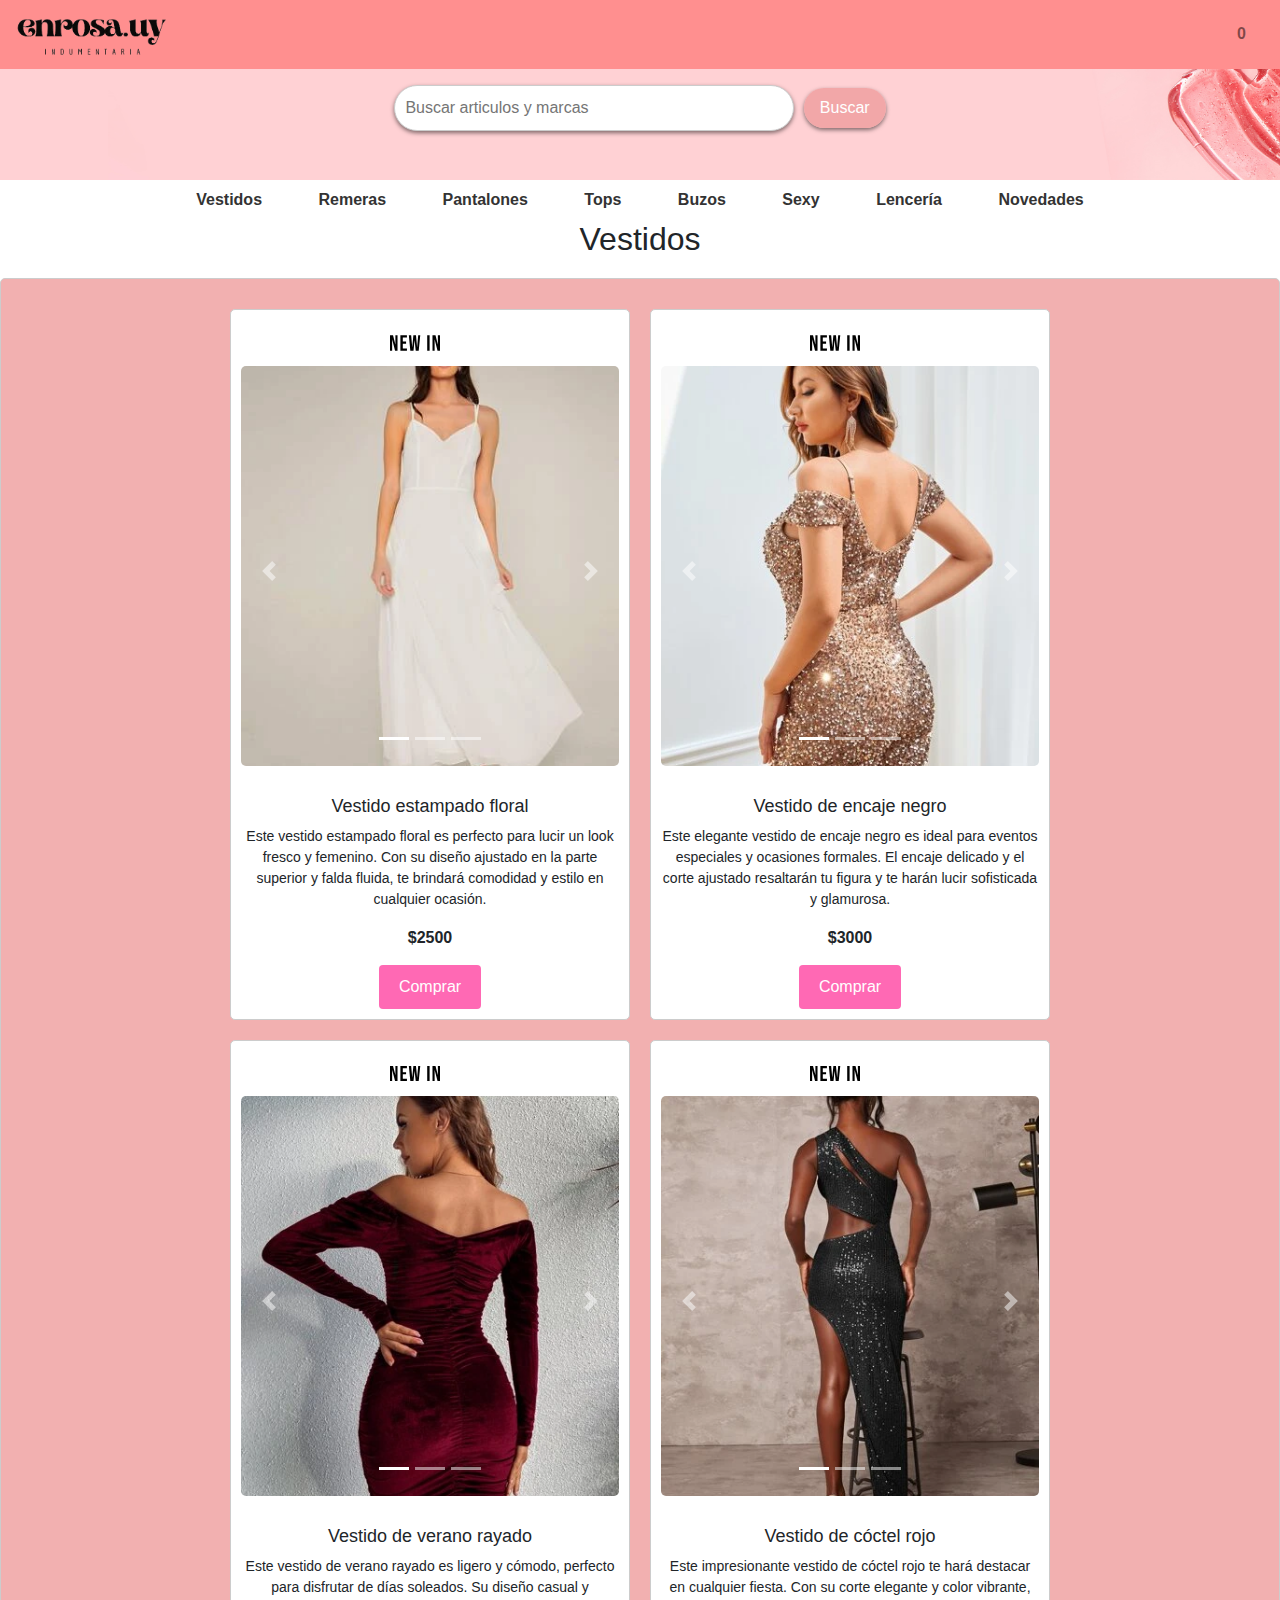
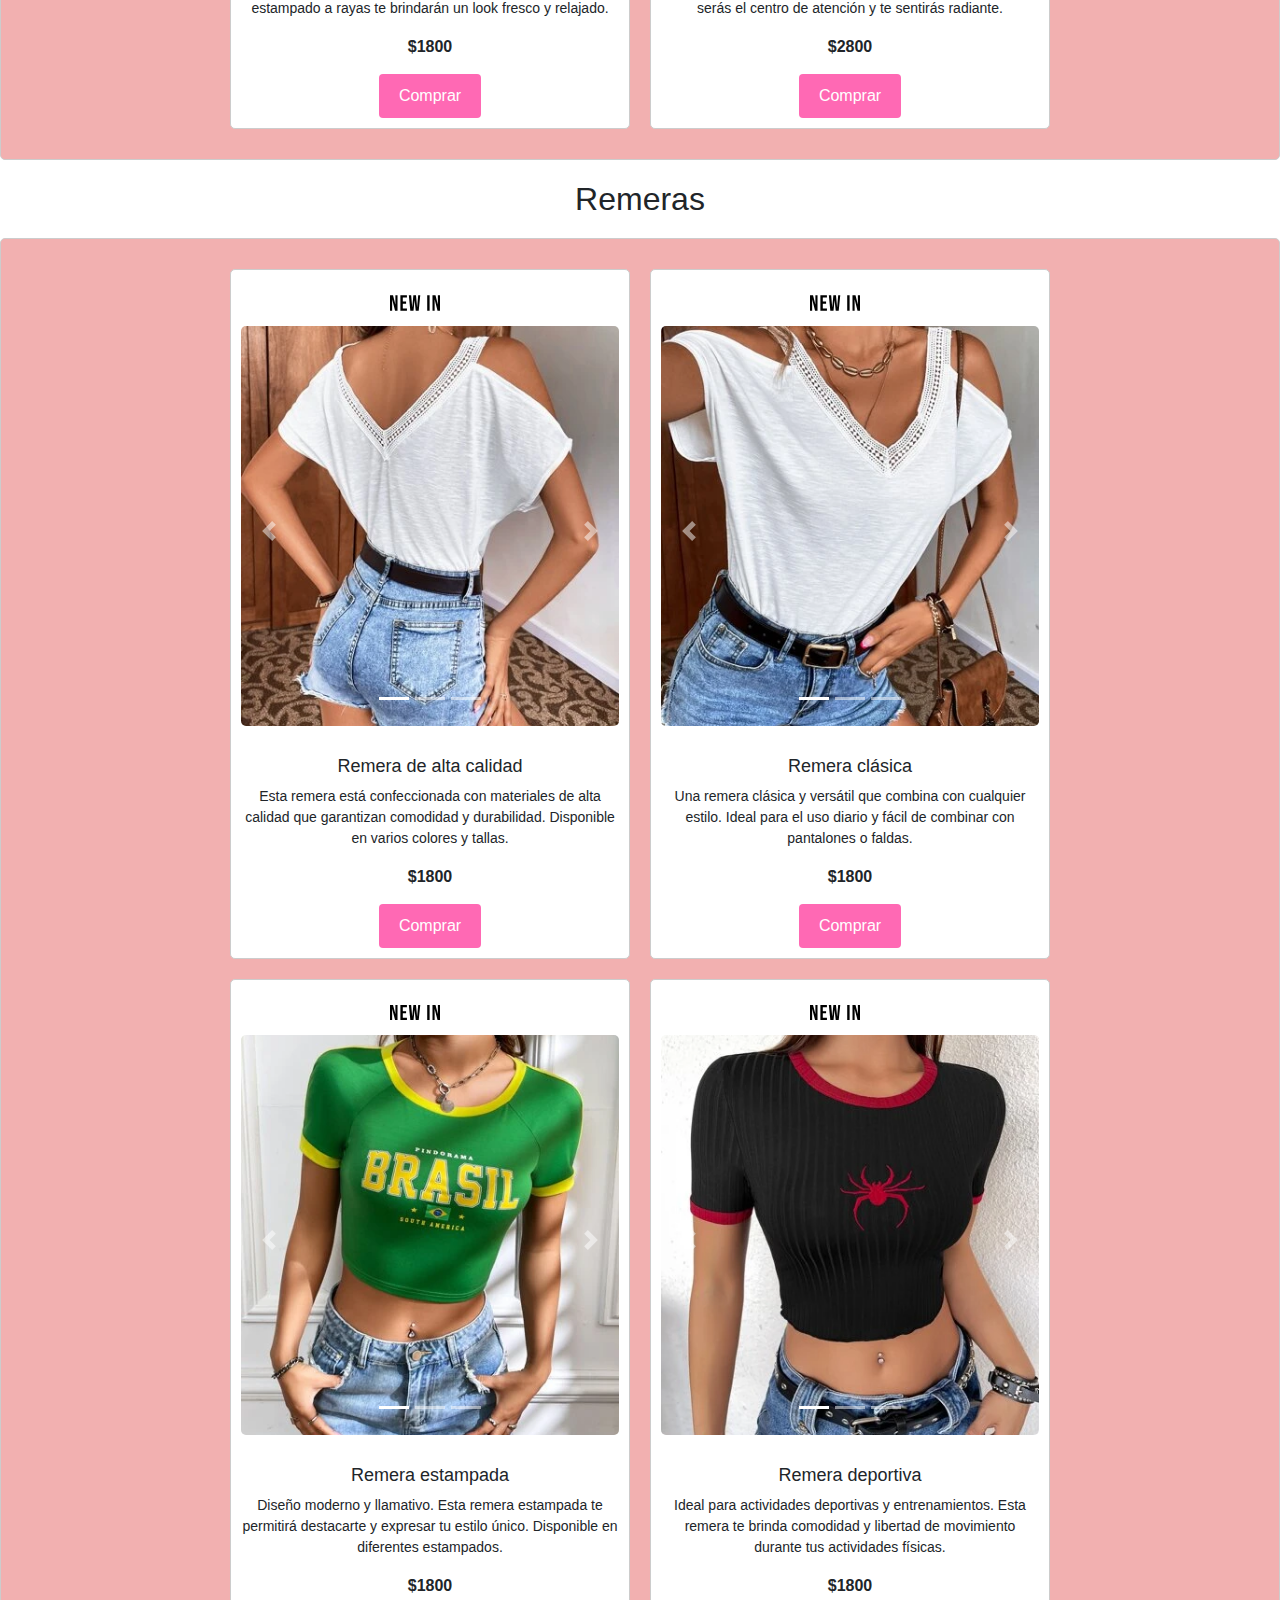
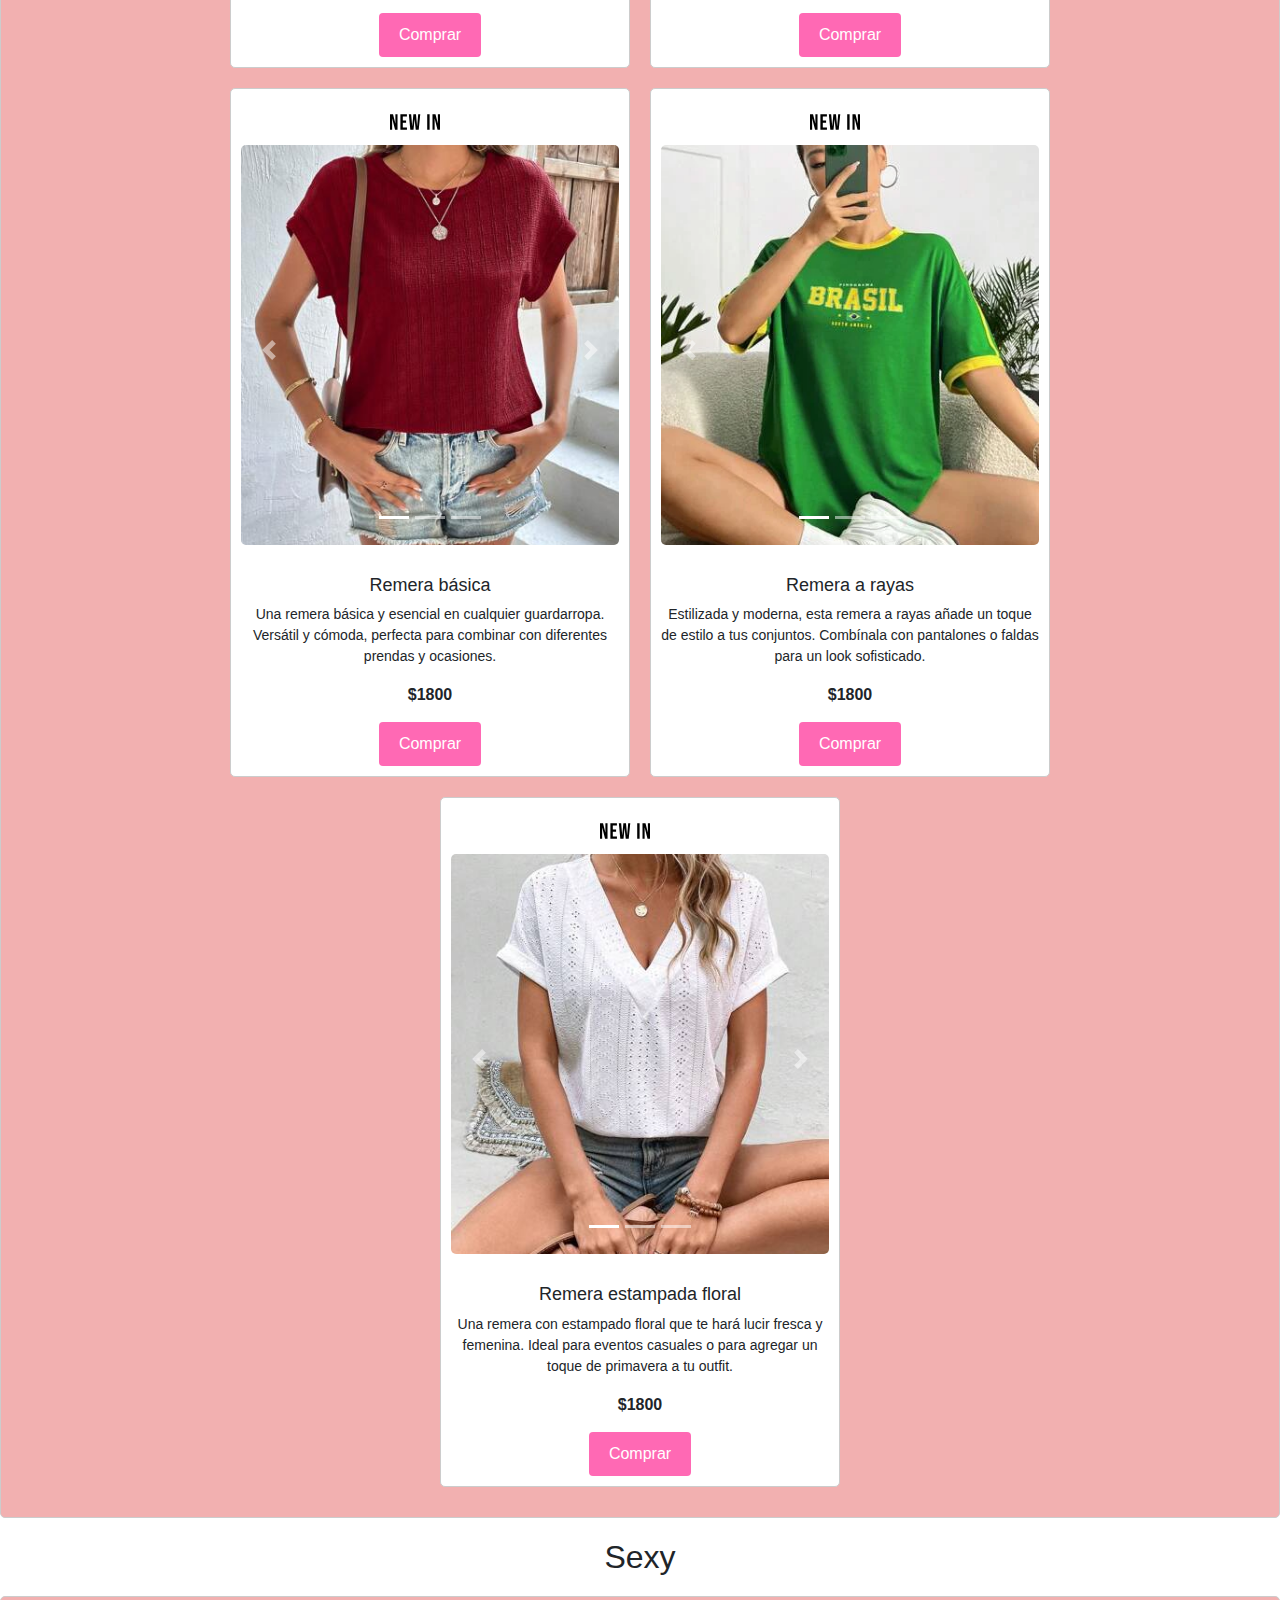
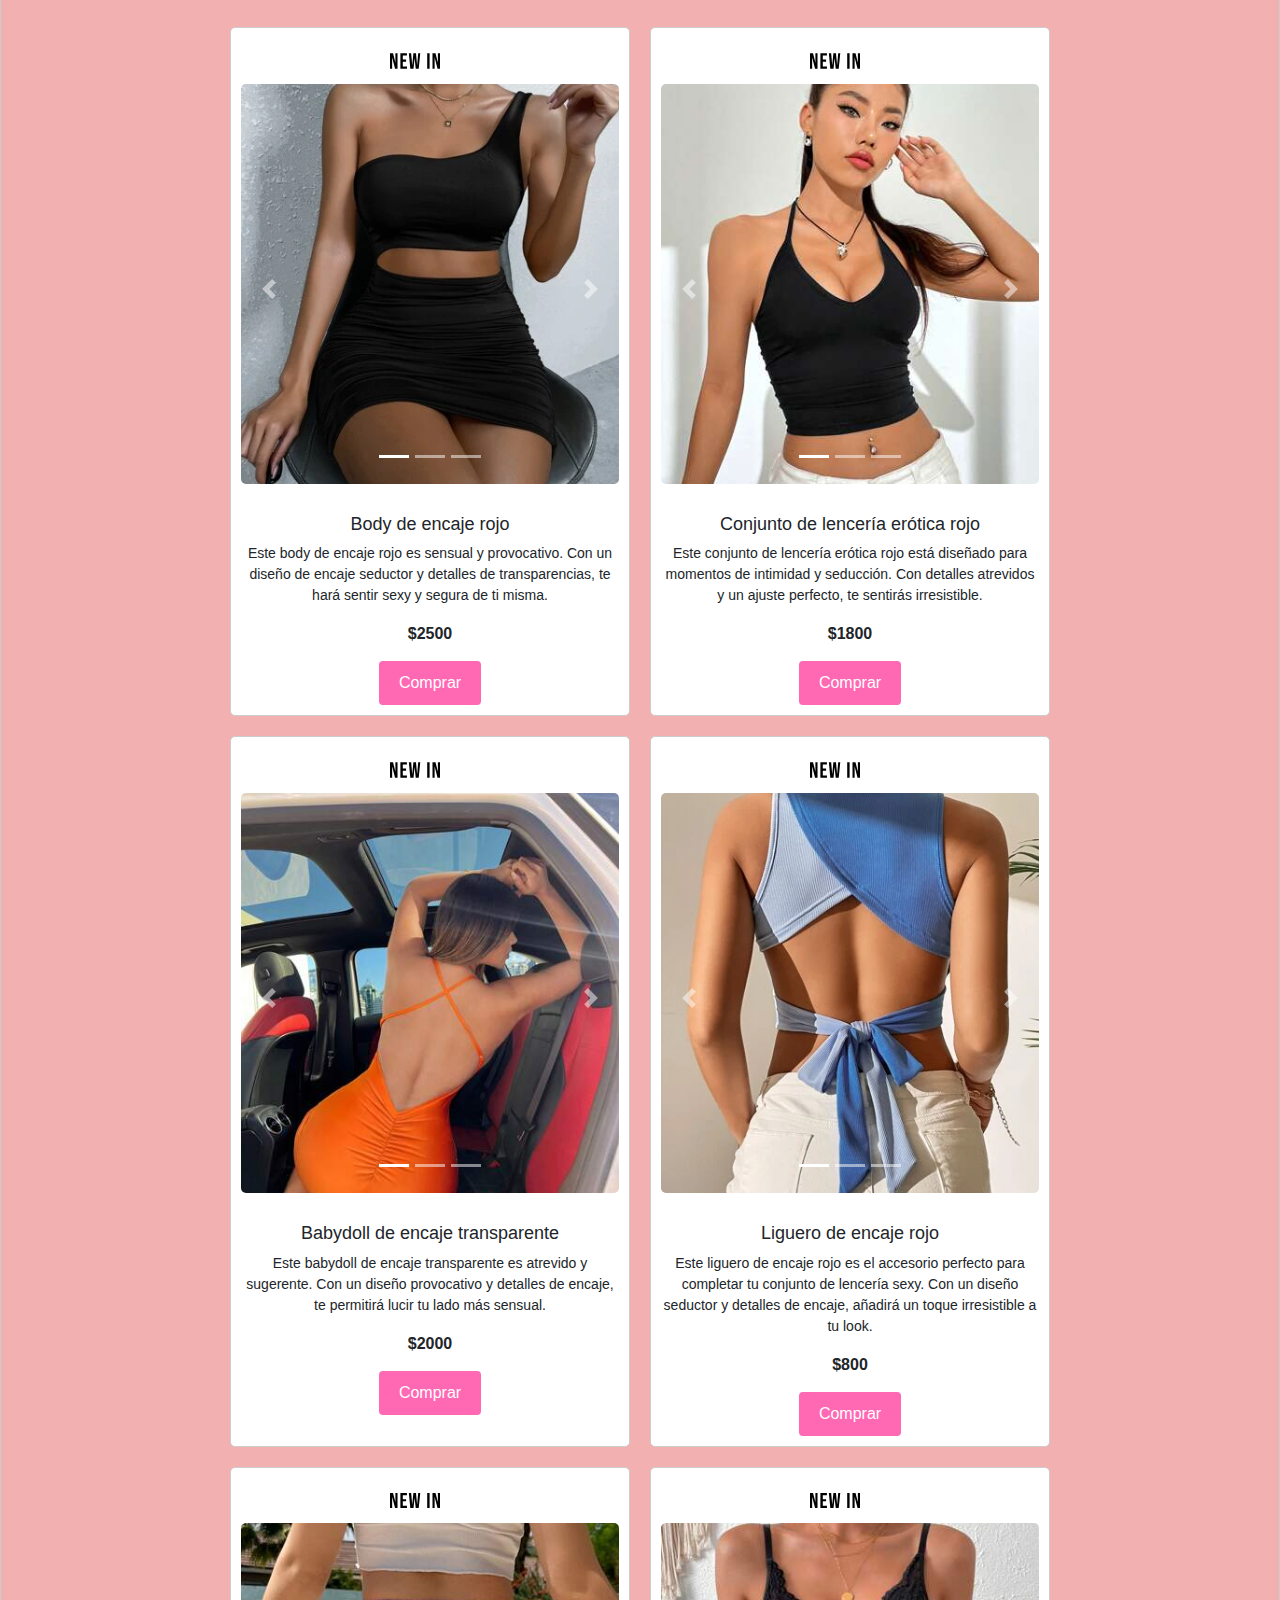
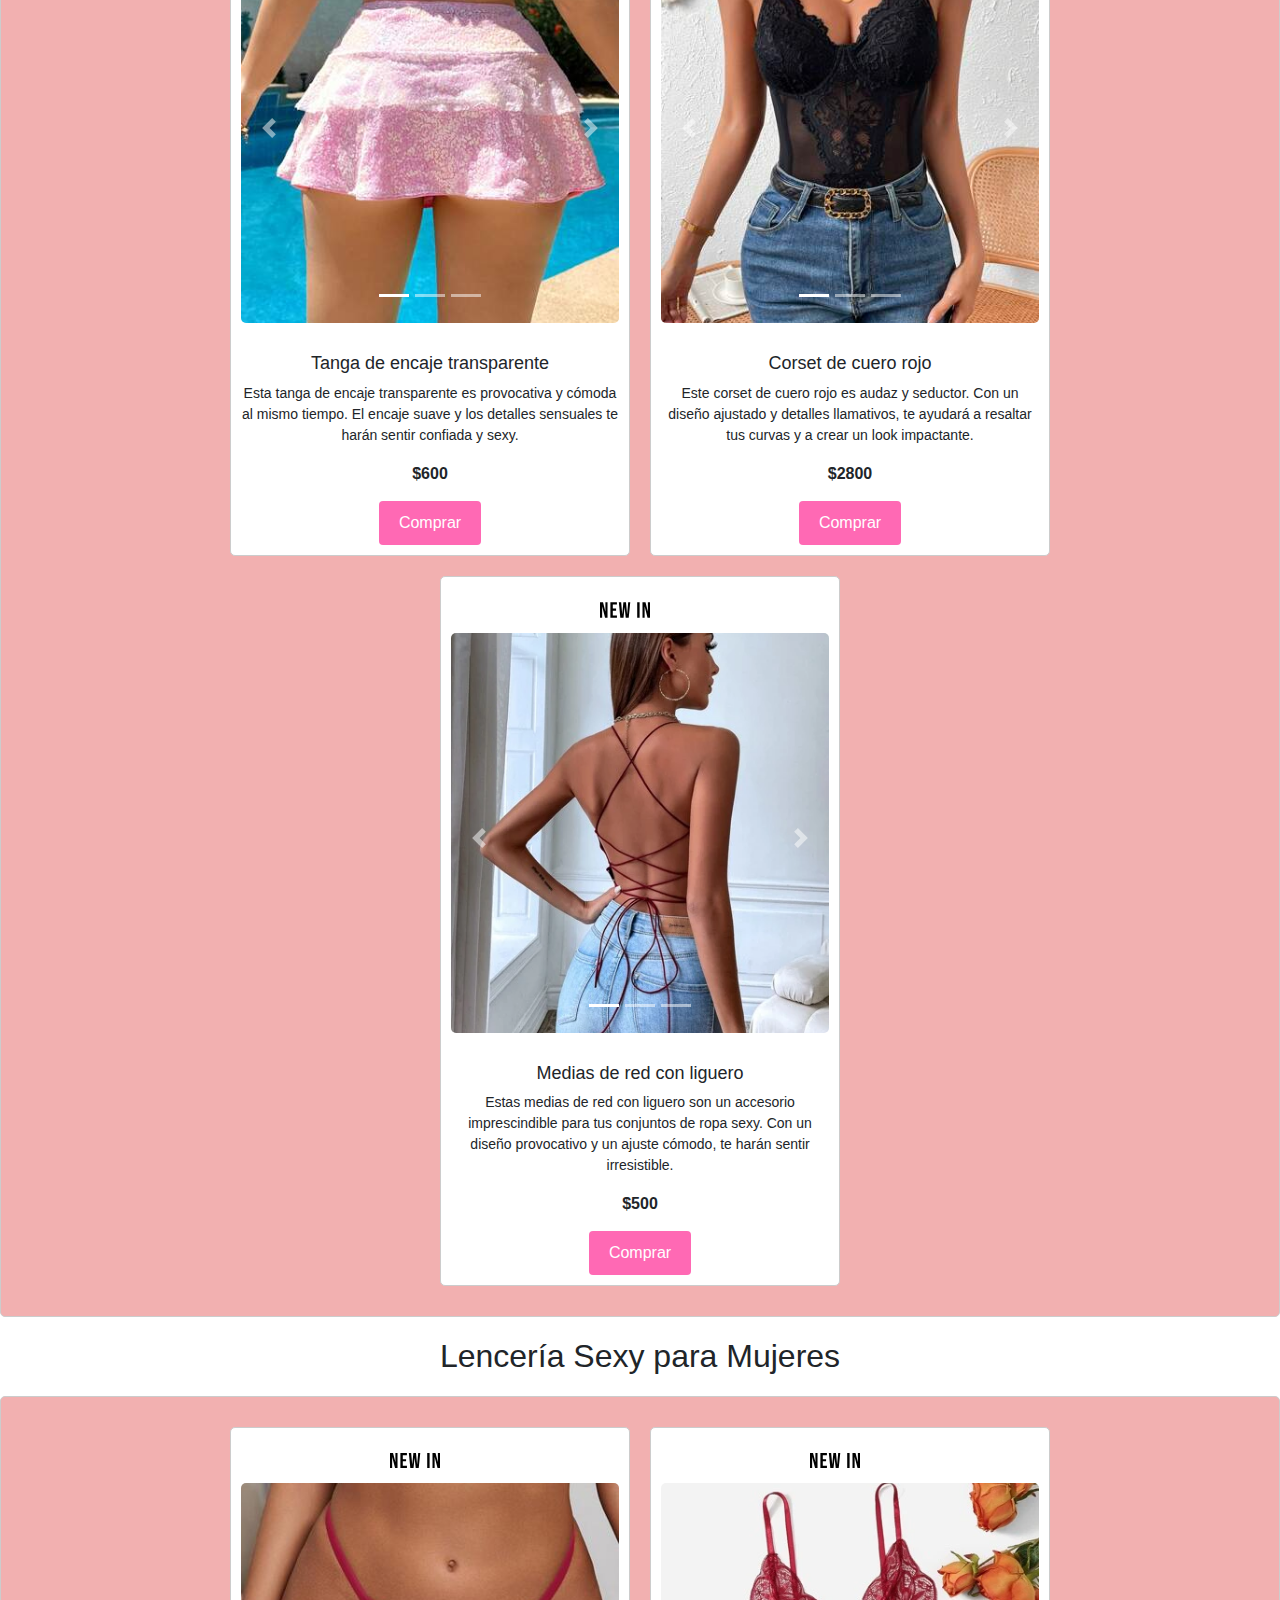
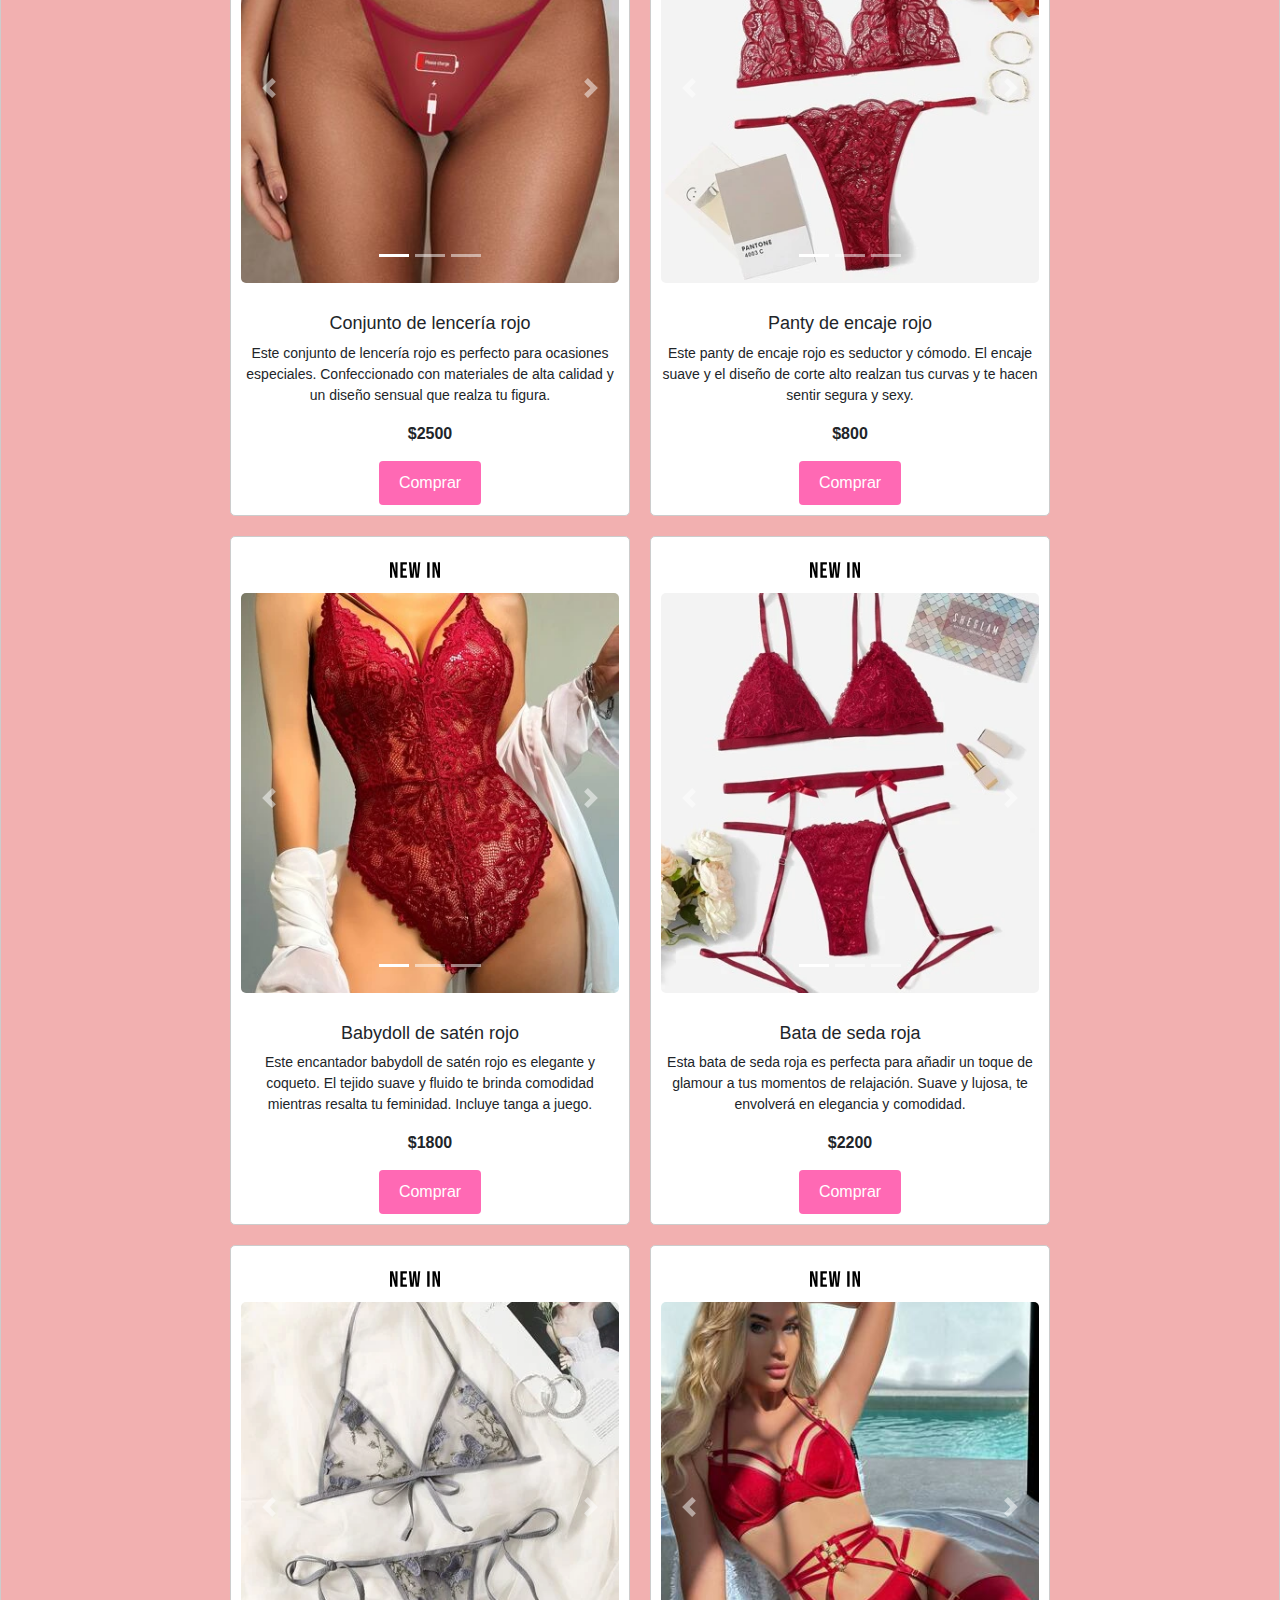
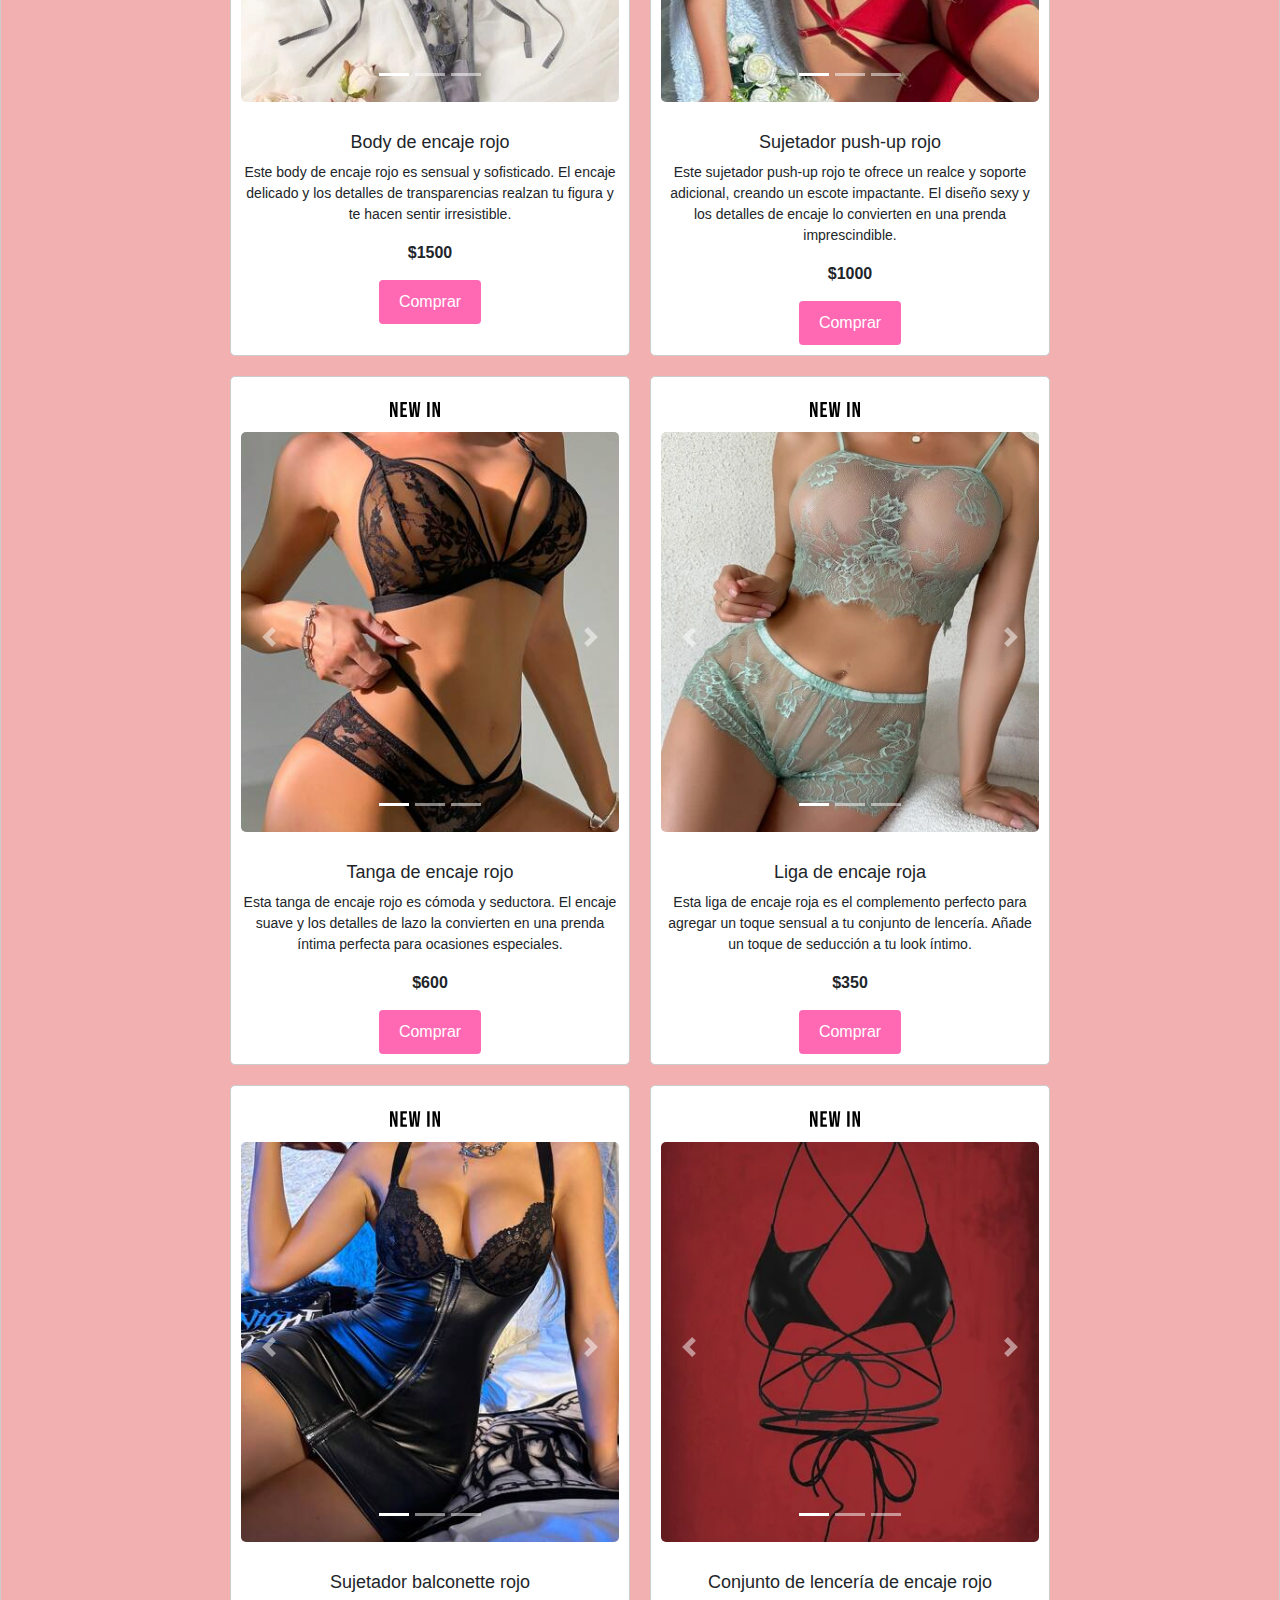
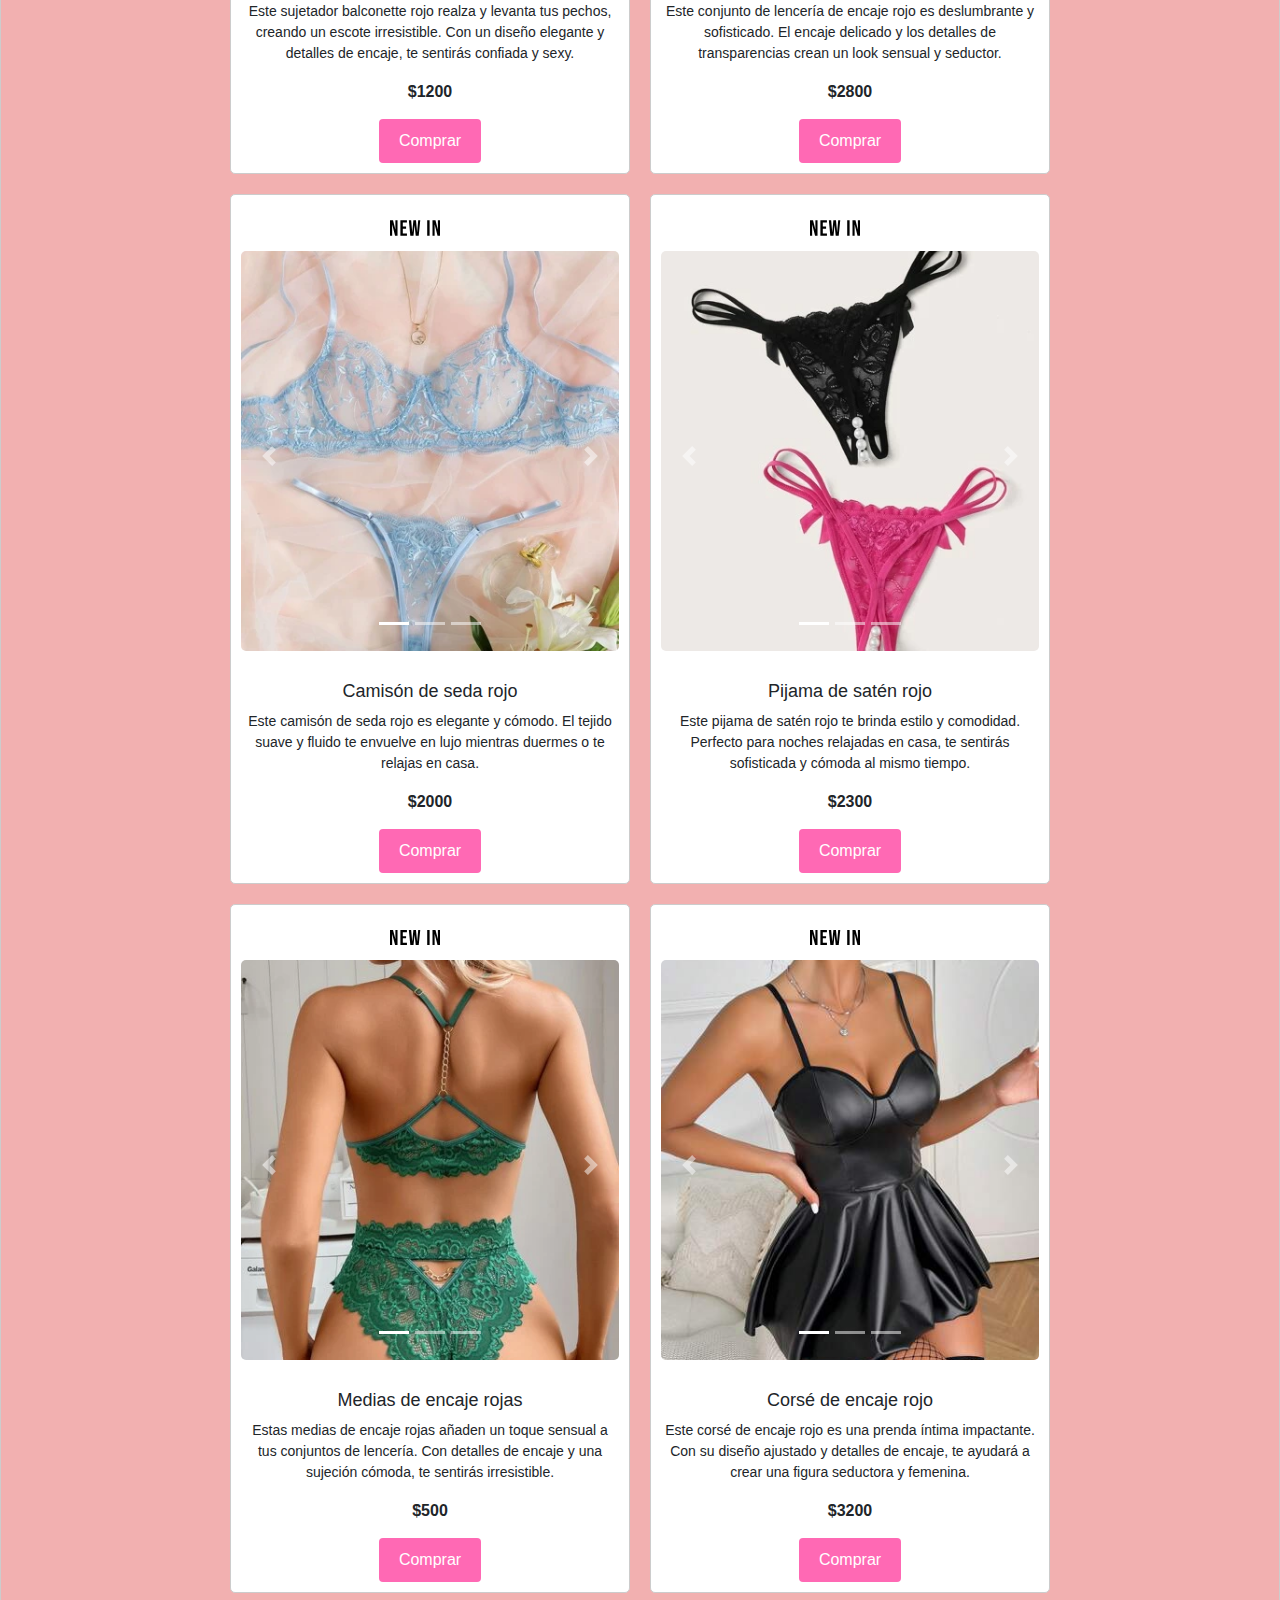
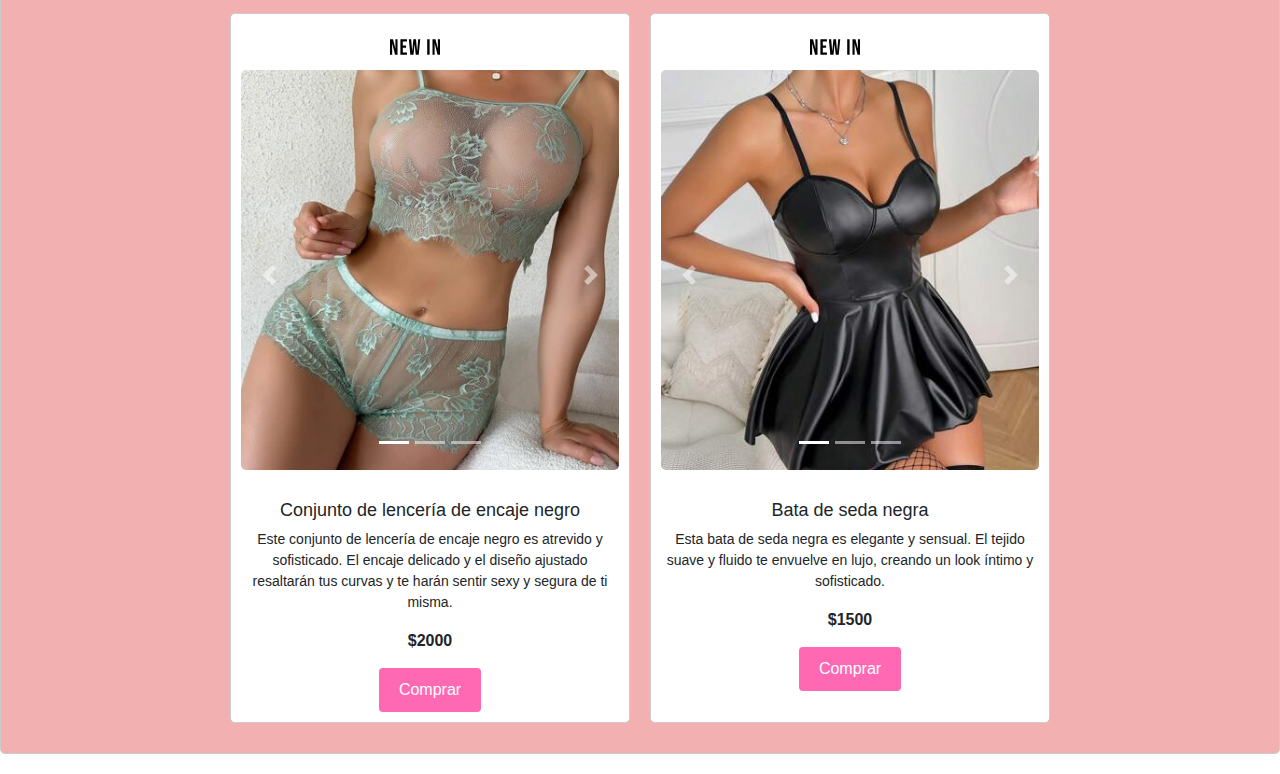
==== index.html @ fdf48790 "Commit inicial" ====
<!DOCTYPE html>
<html lang="en">

<head>
    <meta charset="UTF-8">
    <meta http-equiv="X-UA-Compatible" content="IE=edge">
    <meta name="viewport" content="width=device-width, initial-scale=1.0">
    <link rel="stylesheet" href="https://stackpath.bootstrapcdn.com/bootstrap/4.3.1/css/bootstrap.min.css">
    <script src="https://kit.fontawesome.com/1cd972ff5a.js" crossorigin="anonymous"></script>
    <link rel="stylesheet" href="./css/style.css">
    <title>En Rosa UY</title>
</head>

<body>


    <!-- Navbar -->
<nav class="navbar navbar-expand-lg navbar-light bg-light">
    <a class="navbar-brand" href="#"><img  class="lgobarra" src="./imagenes/logo3-removebg-preview (1).png" alt=""></a>
    <button class="navbar-toggler" type="button" data-toggle="collapse" data-target="#navbarNav"
        aria-controls="navbarNav" aria-expanded="false" aria-label="Toggle navigation">
        <span class="navbar-toggler-icon"></span>
    </button>
    <div class="collapse navbar-collapse" id="navbarNav">
        <ul class="social-icons">
            <li><a href="#" target="_blank"><i class="fab fa-facebook" style="color: #1877f2;"></i></a></li>
            <li><a href="#" target="_blank"><i class="fab fa-whatsapp" style="color: #25d366;"></i></a></li>
        </ul>
        <ul class="navbar-nav ml-auto">
            <li class="nav-item">
                <a class="nav-link" href="./pages/carrito.html">
                    <i class="fas fa-shopping-cart"></i>
                    <span id="cartCount">0</span>
                </a>
            </li>
        </ul>
    </div>
</nav>




  
    <div class="contbus">
        <div class="search-container justi">
            <input type="text" class="search-input buscadorBarra" placeholder="Buscar articulos y marcas">
            <button class="search-button BuscarBoton">Buscar</button>
        </div>
    </div>



    
    

    <nav>
        <ul>
            <li><a class="nav-link" href="#calzas">Vestidos</a></li>
            <li><a class="nav-link" href="#remeras">Remeras</a></li>
            <li><a class="nav-link" href="#pantalones">Pantalones</a></li>
            <li><a class="nav-link" href="#tops">Tops</a></li>
            <li><a class="nav-link" href="#buzos">Buzos</a></li>
            <li><a class="nav-link" href="#sexy">Sexy</a></li>
            <li><a class="nav-link" href="#Lencería">Lencería</a></li>
            <li><a class="nav-link" href="#novedades">Novedades</a></li>


        </ul>
    </nav>

  


    </div>

    <div class="resultadosBusqueda" id="resultadosBusqueda"></div>
    

    <div id="contenedorProductos"></div>


    <h2 id="calzas">Vestidos</h2>
    <div class="sectionVestidos section"></div>







    <h2 id="remeras">Remeras</h2>
    <div class="sectionRemeras section"></div>









    <h2 id="sexy">Sexy</h2>
    <div class="sectionSexy section"></div>
    





    <h2 id="Lencería">Lencería Sexy para Mujeres</h2>

    <div class="sectionLenceria section"></div>



















    <button id="scrollToTopBtn" onclick="scrollToTop()">Subir</button>


    <script src="https://code.jquery.com/jquery-3.3.1.slim.min.js"></script>
    <script src="https://cdnjs.cloudflare.com/ajax/libs/popper.js/1.14.7/umd/popper.min.js"></script>
    <script src="https://stackpath.bootstrapcdn.com/bootstrap/4.3.1/js/bootstrap.min.js"></script>

    <script src="https://stackpath.bootstrapcdn.com/bootstrap/4.3.1/js/bootstrap.min.js"></script>
    <script src="https://cdn.jsdelivr.net/npm/bootstrap@5.3.0/dist/js/bootstrap.bundle.min.js"
        integrity="sha384-geWF76RCwLtnZ8qwWowPQNguL3RmwHVBC9FhGdlKrxdiJJigb/j/68SIy3Te4Bkz"
        crossorigin="anonymous"></script>
        <script src="//cdn.jsdelivr.net/npm/sweetalert2@11"></script>

    <script src="./js/main.js"></script>
    <script src="./js/carrito.js"></script>
</body>

</html>
---- css/style.css ----
navbar-toggler {
    border: none;
    outline: none;
    padding: 0;
    width: 40px;
    height: 40px;
    background-color: transparent;
}

.navbar-toggler-icon {
    width: 20px;
    height: 2px;
    background-color: #333;
    display: block;
    position: relative;
    transition: background-color 0.3s ease;
}

.navbar-toggler-icon:before,
.navbar-toggler-icon:after {
    content: "";
    width: 20px;
    height: 2px;
    background-color: #333;
    position: absolute;
    left: 0;
    transition: transform 0.3s ease;
}

.navbar-toggler-icon:before {
    top: -6px;
}

.navbar-toggler-icon:after {
    top: 6px;
}

.navbar-toggler[aria-expanded="true"] .navbar-toggler-icon {
    background-color: transparent;
}

.navbar-toggler[aria-expanded="true"] .navbar-toggler-icon:before {
    transform: rotate(45deg);
}

.navbar-toggler[aria-expanded="true"] .navbar-toggler-icon:after {
    transform: rotate(-45deg);
}

.social-icons {
    list-style: none;
    margin: 0;
    padding: 0;
}

.social-icons li {
    display: inline-block;
    margin-right: 10px;
}

.social-icons li:last-child {
    margin-right: 0;
}

.social-icons a {
    color: #fff;
    font-size: 20px;
}

.social-icons a:hover {
    color: #ccc;
}

.bg-light {
    background-color: #ff8f8f !important;
}

.search-container {

    justify-content: center;
    align-items: center;
}

.search-input {
    padding: 8px;
    border: 1px solid #ccc;
    border-radius: 1.5rem;
    margin-right: 5px;
    width: 500px;
    margin-top: 50px;
    box-shadow: 0 2px 4px rgba(0, 0, 0, 0.5);
}



.search-button {
    padding: 8px 16px;
    background-color: #ef9c9ccc;
    color: white;
    border: none;
    border-radius: 1.5rem;
    cursor: pointer;
    margin-top: 50px;
    box-shadow: 0 2px 4px rgba(0, 0, 0, 0.5);
}

#scrollToTopBtn {
    display: none;
    position: fixed;
    bottom: 20px;
    right: 20px;
    z-index: 99;
    cursor: pointer;
    padding: 10px;
    border: none;
    border-radius: 50%;
    background-color: pink;
    color: #fff;
}

#scrollToTopBtn:hover {
    background-color: #ff87b3;
}

.center-button {
    display: flex;
    justify-content: center;
    align-items: center;
    height: 100vh;
}

.clothing-item {
    max-width: 400px;
    margin: 0 auto;
    padding: 20px;
    border: 1px solid #ccc;
    border-radius: 5px;
    text-align: center;
    margin: 50px 10px;
}


.clothing-item h3 {
    margin-top: 10px;
    font-size: 18px;
}

.clothing-item p {
    margin-top: 5px;
    font-size: 14px;
}

.clothing-item span {
    display: block;
    margin-top: 10px;
    font-weight: bold;
    font-size: 16px;
}

.clothing-item .buy-button {
    margin-top: 15px;
    padding: 10px 20px;
    background-color: #FF69B4;
    color: white;
    border: none;
    border-radius: 4px;
    cursor: pointer;
}


.contenedor {
    display: flex;
    justify-content: center;
}

.contbus {
    background-image: url(../imagenes/rosa.jpg);
    background-size: cover;
    background-position: center center;
    background-repeat: no-repeat;
    height: 180px;
    display: flex;
    justify-content: center;
    align-items: center;
}







body {
    font-family: Arial, sans-serif;
}

h2 {
    text-align: center;
}

/* Estilos de las secciones */
.section {
    max-width: 800px;
    margin: 20px auto;
    padding: 20px;
    border: 1px solid #ccc;
    border-radius: 5px;

}

/* Estilos de los ítems */
.item {
    display: inline-block;
    margin: 10px;
    padding: 10px;
    border: 1px solid #ccc;
    border-radius: 5px;
    background-color: #fff;
    text-align: center;
}



.section {
    max-width: 100%;
    margin: 20px auto;
    padding: 20px;
    border: 1px solid #ccc;
    border-radius: 5px;
    background-color: #ef9c9ccc;
    display: flex;
    justify-content: center;
    flex-wrap: wrap;
}

/* Estilos de los ítems */
.item {
    display: inline-block;
    margin: 10px;
    padding: 10px;
    border: 1px solid #ccc;
    border-radius: 5px;
    background-color: #fff;
    text-align: center;
}

/* Estilos de la lista de navegación */
nav ul {
    list-style: none;
    padding: 0;
    margin: 0;
    text-align: center;
}

nav ul li {
    display: inline-block;
    margin: 0 10px;
}

nav ul li a {
    text-decoration: none;
    color: #333;
    font-weight: bold;
}

nav ul li a:hover {
    color: #ff69b4;
}

.carousel {
    margin: 20px 0px;
}


.cart-section {
    display: flex;
    margin: 10px;
    align-items: center;
    margin-top: 50px;
    border: solid 1px black;
    margin-bottom: 10px;

}

.product-item {
    display: flex;
    flex-wrap: wrap;
    margin-bottom: 20px;
}

.product-item img {

    margin-right: 20px;
}

.product-details {
    display: flex;
    flex-direction: column;
    width: 300px;
}

.add-button,
.remove-button {
    padding: 8px 16px;
    margin-top: 10px;
    border: none;
    background-color: #1877f2;
    color: #fff;
    cursor: pointer;
}

.add-button:hover,
.remove-button:hover {
    background-color: #125699;
}


.imgCarrito {
    max-width: 150px;
    height: auto;
}

.cart-section {
    display: block;
}

.quantity-input {
    width: 40px;
    height: 20px;
    text-align: center;
}


table {
    width: 100%;
    border-collapse: collapse;
}

th,
td {
    padding: 8px;
    text-align: left;
    border-bottom: 1px solid #ddd;
}



.remove-button {
    background-color: #ff0000;
    color: #fff;
    border: none;
    padding: 5px 10px;
    cursor: pointer;
}

/* Estilos CSS para la tabla del carrito */
table {
    width: 100%;
    border-collapse: collapse;
}

th,
td {
    padding: 8px;
    text-align: left;
    border-bottom: 1px solid #ddd;
}



.remove-button {
    background-color: #ff0000;
    color: #fff;
    border: none;
    padding: 5px 10px;
    cursor: pointer;
}


.product-description {
    max-width: 600px;
}


form {
    max-width: 600px;
    margin: 0 auto;
}

label {
    display: block;
    margin-bottom: 10px;
}

input[type="text"],
textarea {
    width: 100%;
    padding: 5px;
    margin-bottom: 10px;
}

button[type="submit"] {
    background-color: #4CAF50;
    color: white;
    padding: 10px 20px;
    border: none;
    cursor: pointer;
}

button[type="submit"]:hover {
    background-color: #45a049;
}



#checkout-form {
    background-color: #fff;
    padding: 20px;
    border-radius: 10px;
    box-shadow: 0px 0px 10px rgba(0, 0, 0, 0.2);
    max-width: 500px;
}

label {
    display: block;
    margin-bottom: 10px;
    color: #333;
}

input[type="text"],
textarea {
    width: 400px;
    padding: 10px;
    border: 1px solid #ccc;
    border-radius: 1.5rem;
    margin-bottom: 15px;
}

button {
    background-color: #ff5c8a;
    color: #fff;
    padding: 10px 20px;
    border: none;
    border-radius: 5px;
    cursor: pointer;
}

button:hover {
    background-color: #ff3a6d;
}


.resultadosBusqueda {
    display: flex;
    justify-content: center;
    flex-wrap: wrap;

}

.navbar {
    position: fixed;
    top: 0;
    left: 0;
    width: 100%;
    background-color: #b61063;


}





  .number-input .decrement {
    background-color: red;
    color: white;
    padding: 5px 20px;
  }

  .number-input .increment {
    background-color: green;
    color: white;
    padding: 5px 20px;
  }

  .numbeaumenta{
    width: 50px;
  }


  .my-swal-container {
    background-color: #ff5c8a;
    color: #333;
    border-radius: 5px;
    padding: 10px;
  }
  
  .my-swal-title {
    font-size: 18px;
    font-weight: bold;
    color: #ff5c8a;
  }
  

  
  @media (max-width: 550px) {
  .BuscarBoton{
    margin-bottom: 12px;
  }

  .justi{
    display: flex;
    
  }
  .buscadorBarra{
    max-width: 290px !important;
  }

 
}


.nav-menu {
    display: flex;
    justify-content: center;
    list-style: none;
}

.nav-link {
    font-size: 16px;
}

@media (max-width: 550px) {
    .nav-menu {
        flex-wrap: wrap;
    }

    .nav-link {
        font-size: 14px;
        padding: 5px 10px;
    }

 
}



.logo-img {
   
    
    top: 10px;
    right: 15px;
    max-width: 50px;
}


body {
    overflow-x: hidden;
  }
  

  .lgobarra{
    max-width: 150px;
  }


  .carousel {
    position: relative; /* Agregar posición absoluta */
    top: 0;
    left: 0;
    z-index: 1; /* Asegurarse de que el carrusel esté debajo del menú */
  }




.tit{
    text-align: center;
}

.navTop{margin-top: 80px;}


.clothing-item img {
    width: 100%;
    max-height: 400px;
    object-fit: cover;
    border-radius: 5px;

}

.navbar {
    position: fixed;
    top: 0;
    left: 0;
    width: 100%;
    z-index: 1000; /* Ajusta el valor del z-index según sea necesario */
  }
  
  img {
    max-width: 100%;
    height: auto;
    display: block;
    margin: 0 auto;
    position: relative;
    z-index: 1;
  }
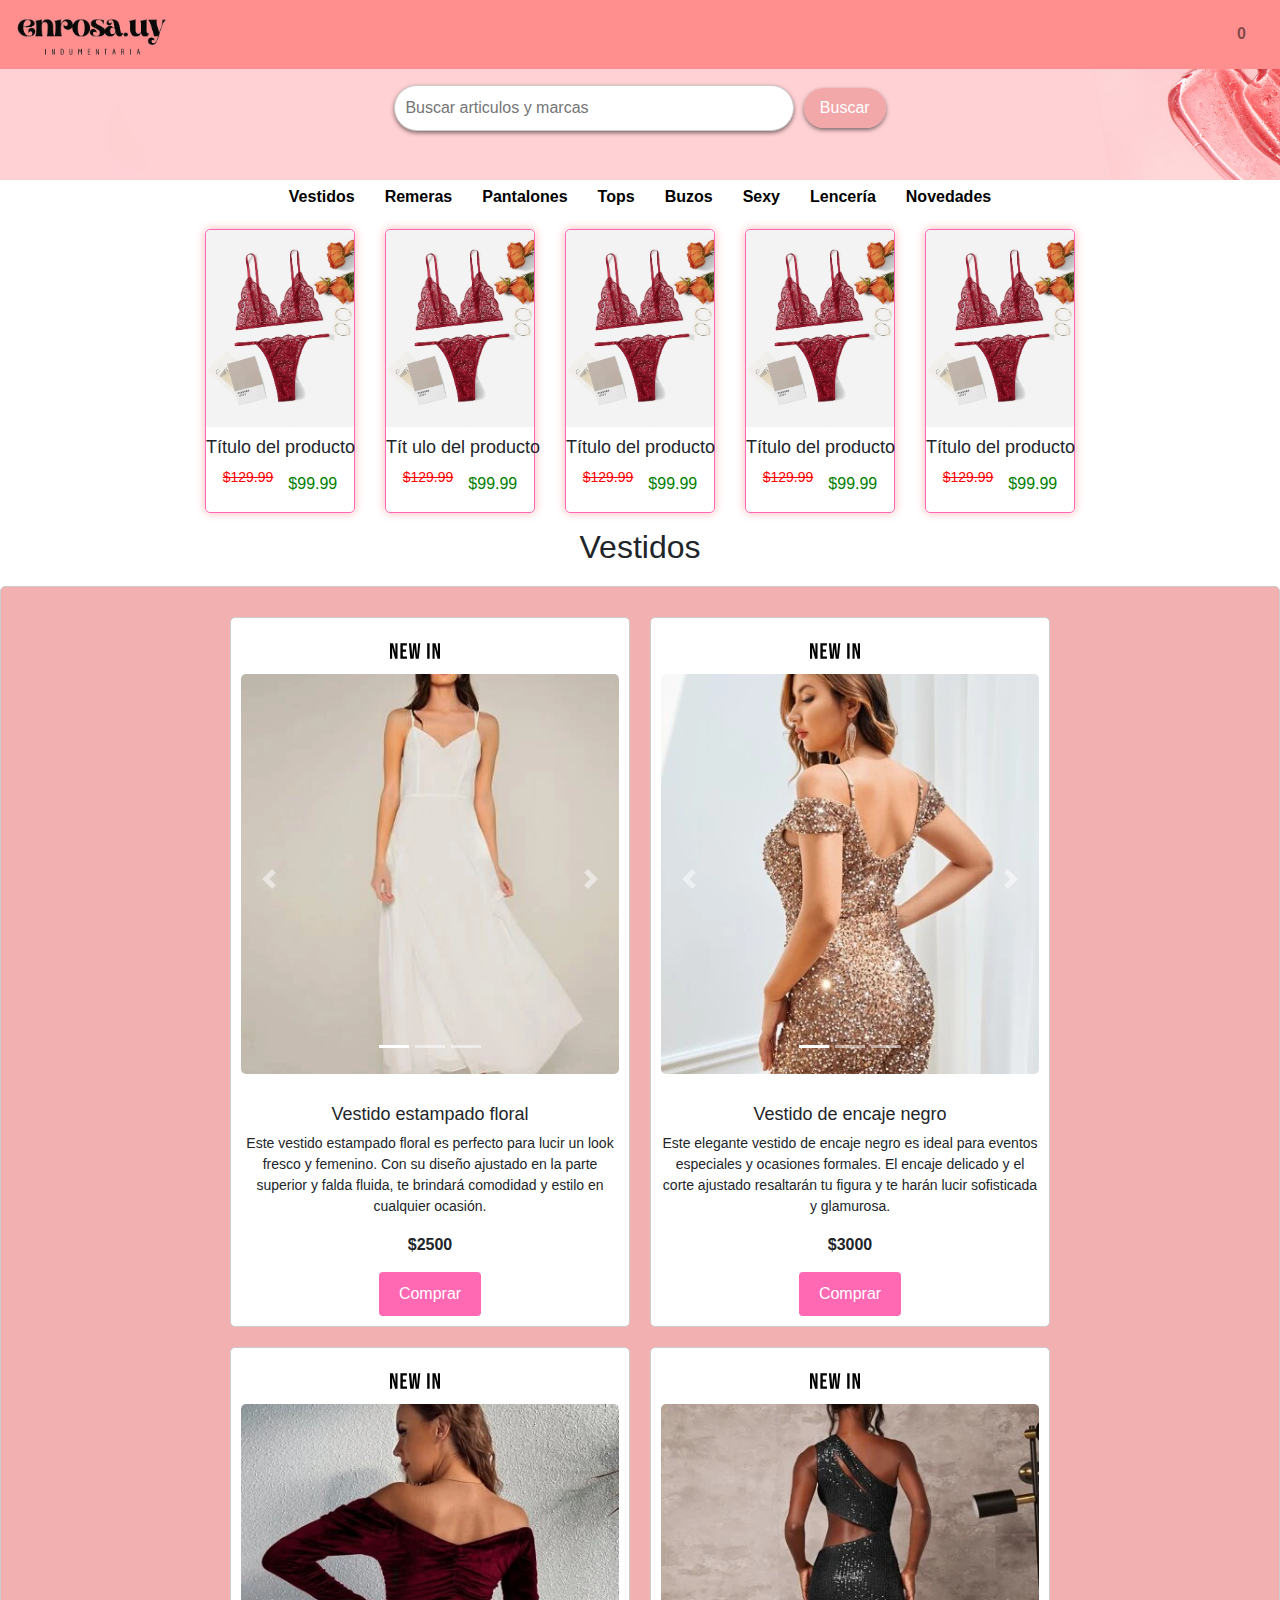
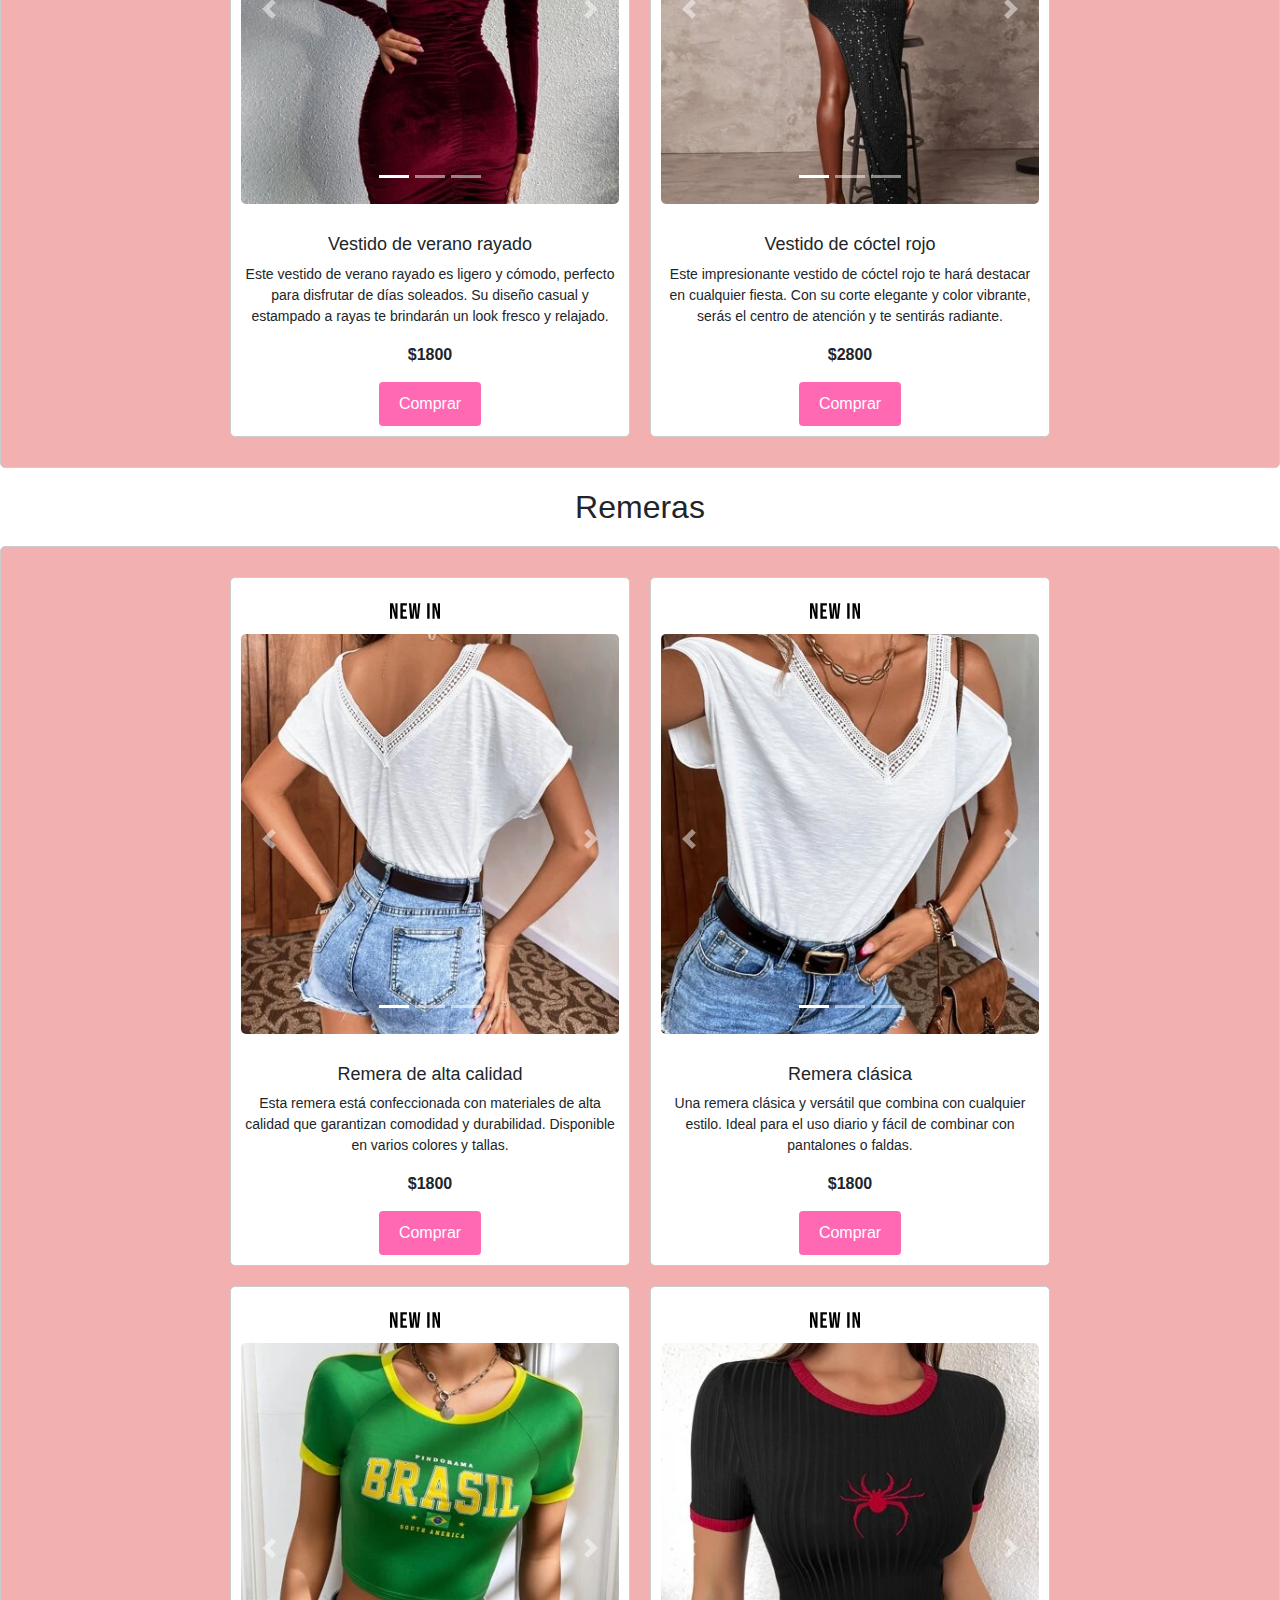
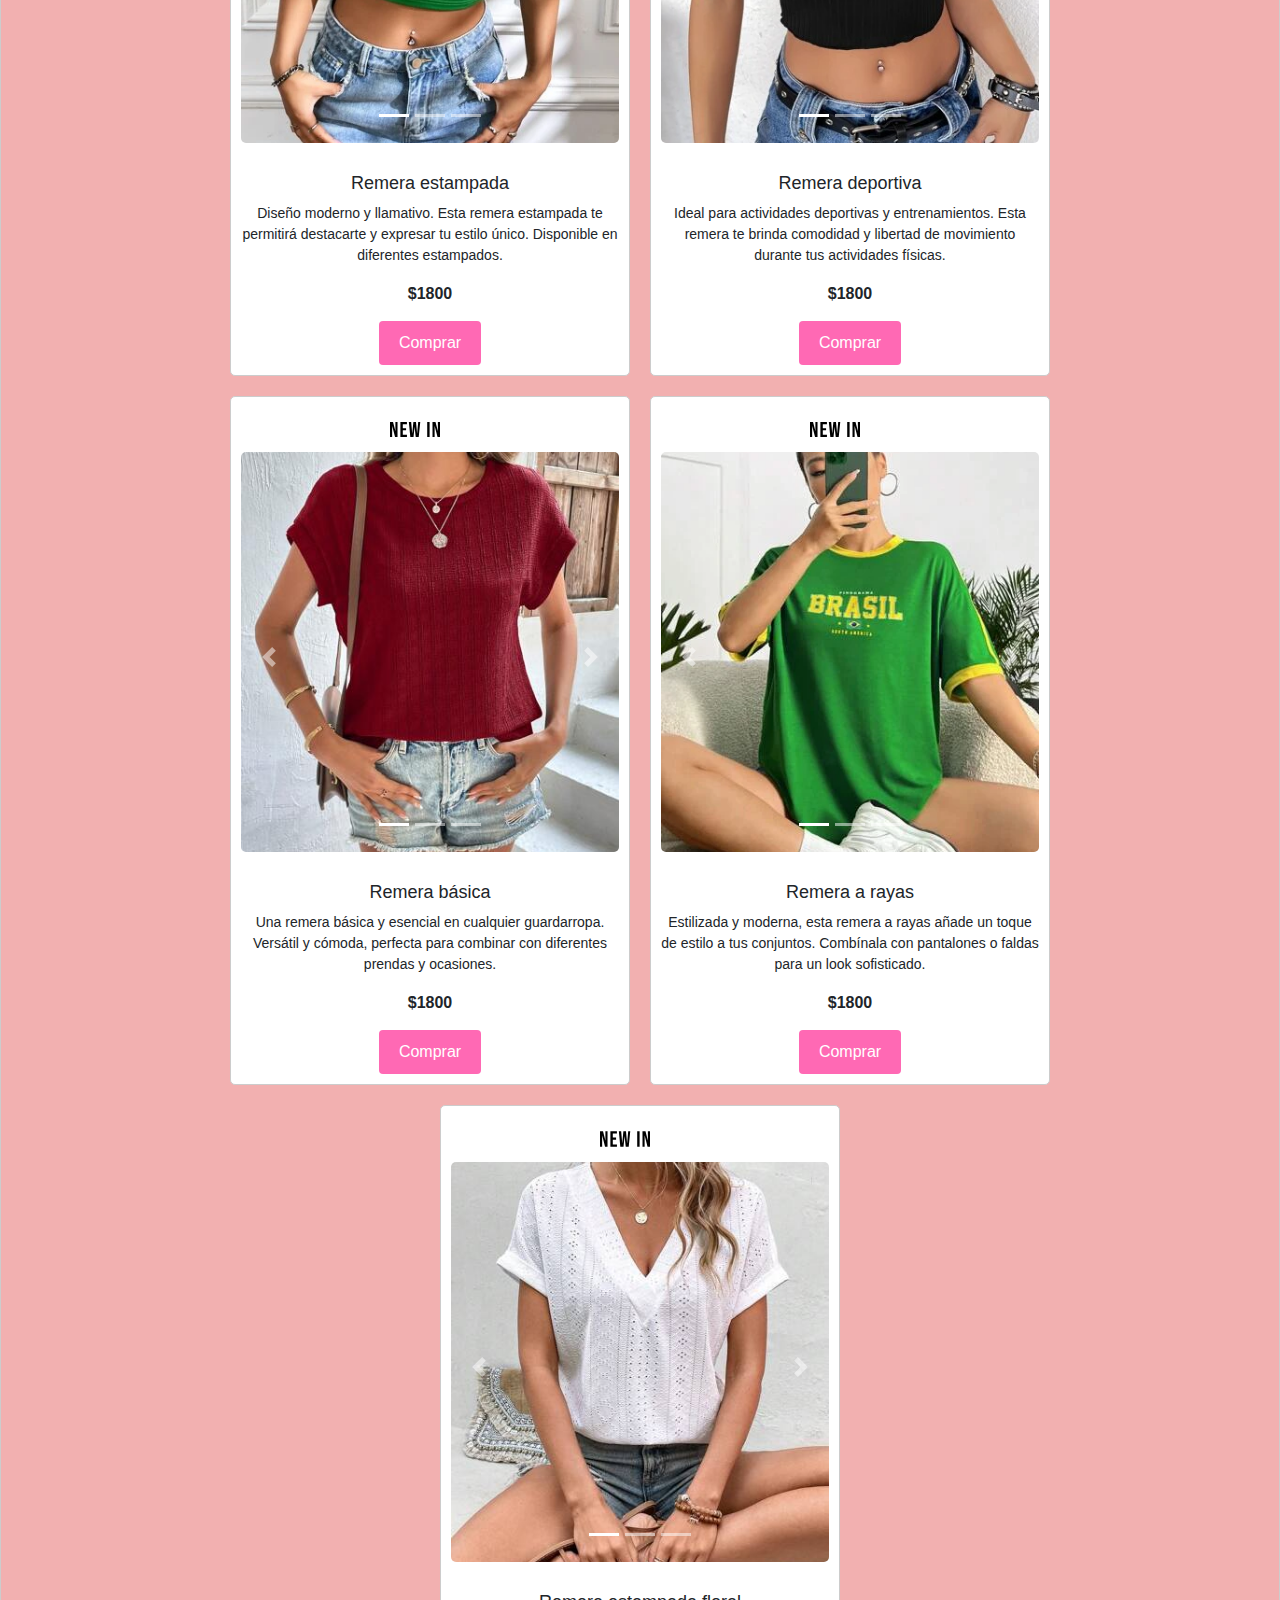
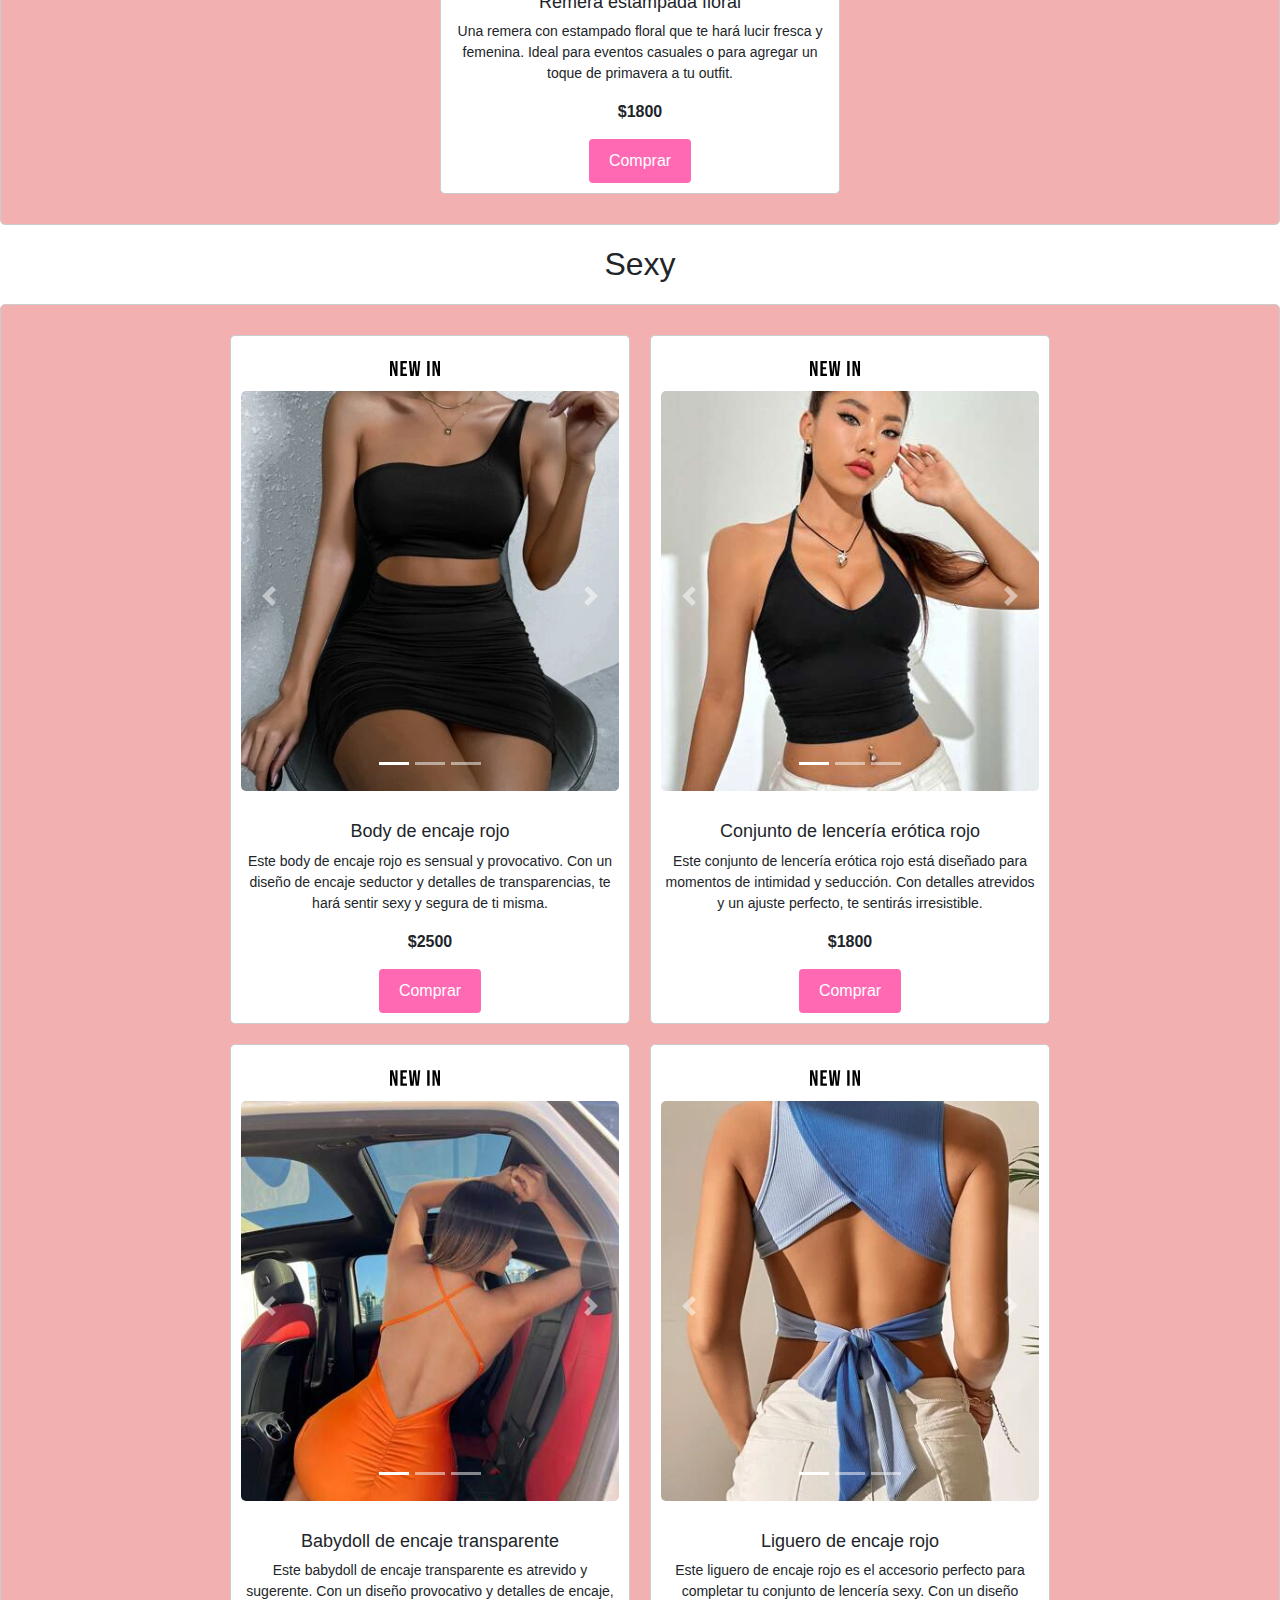
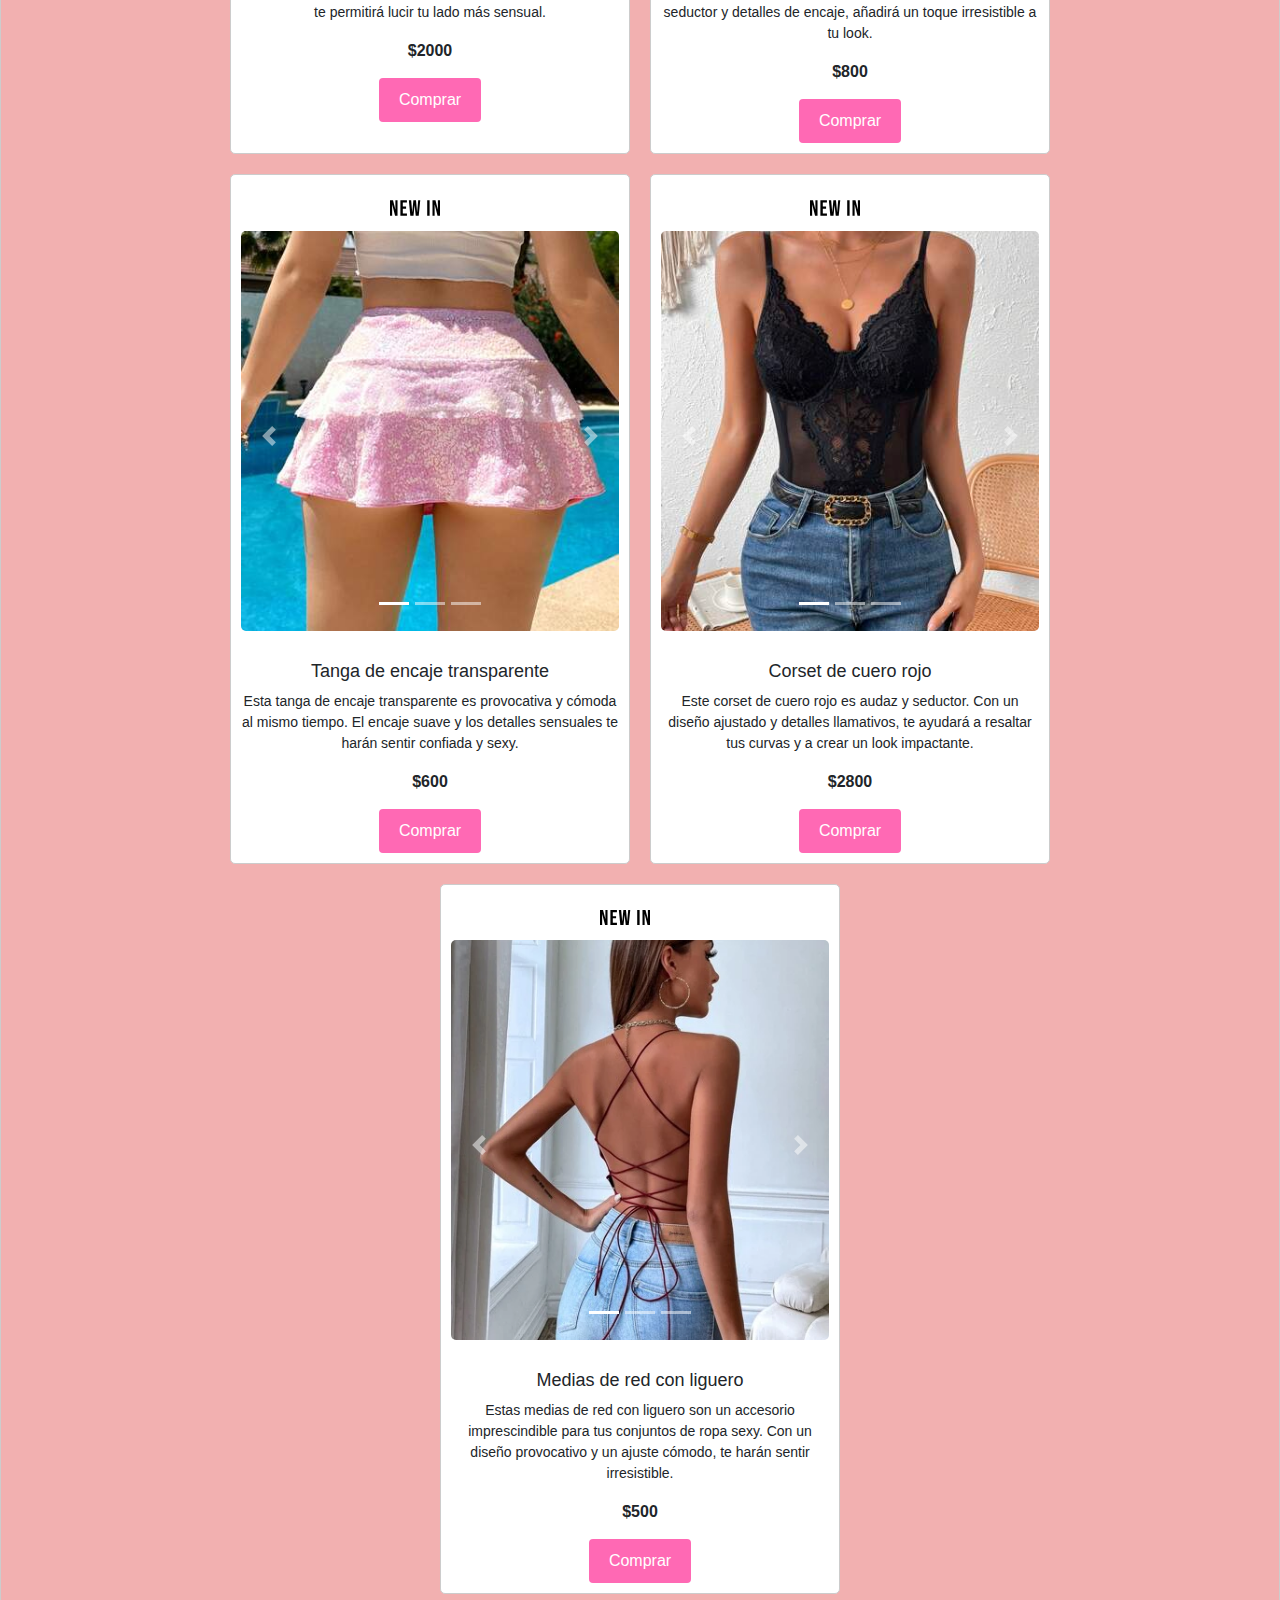
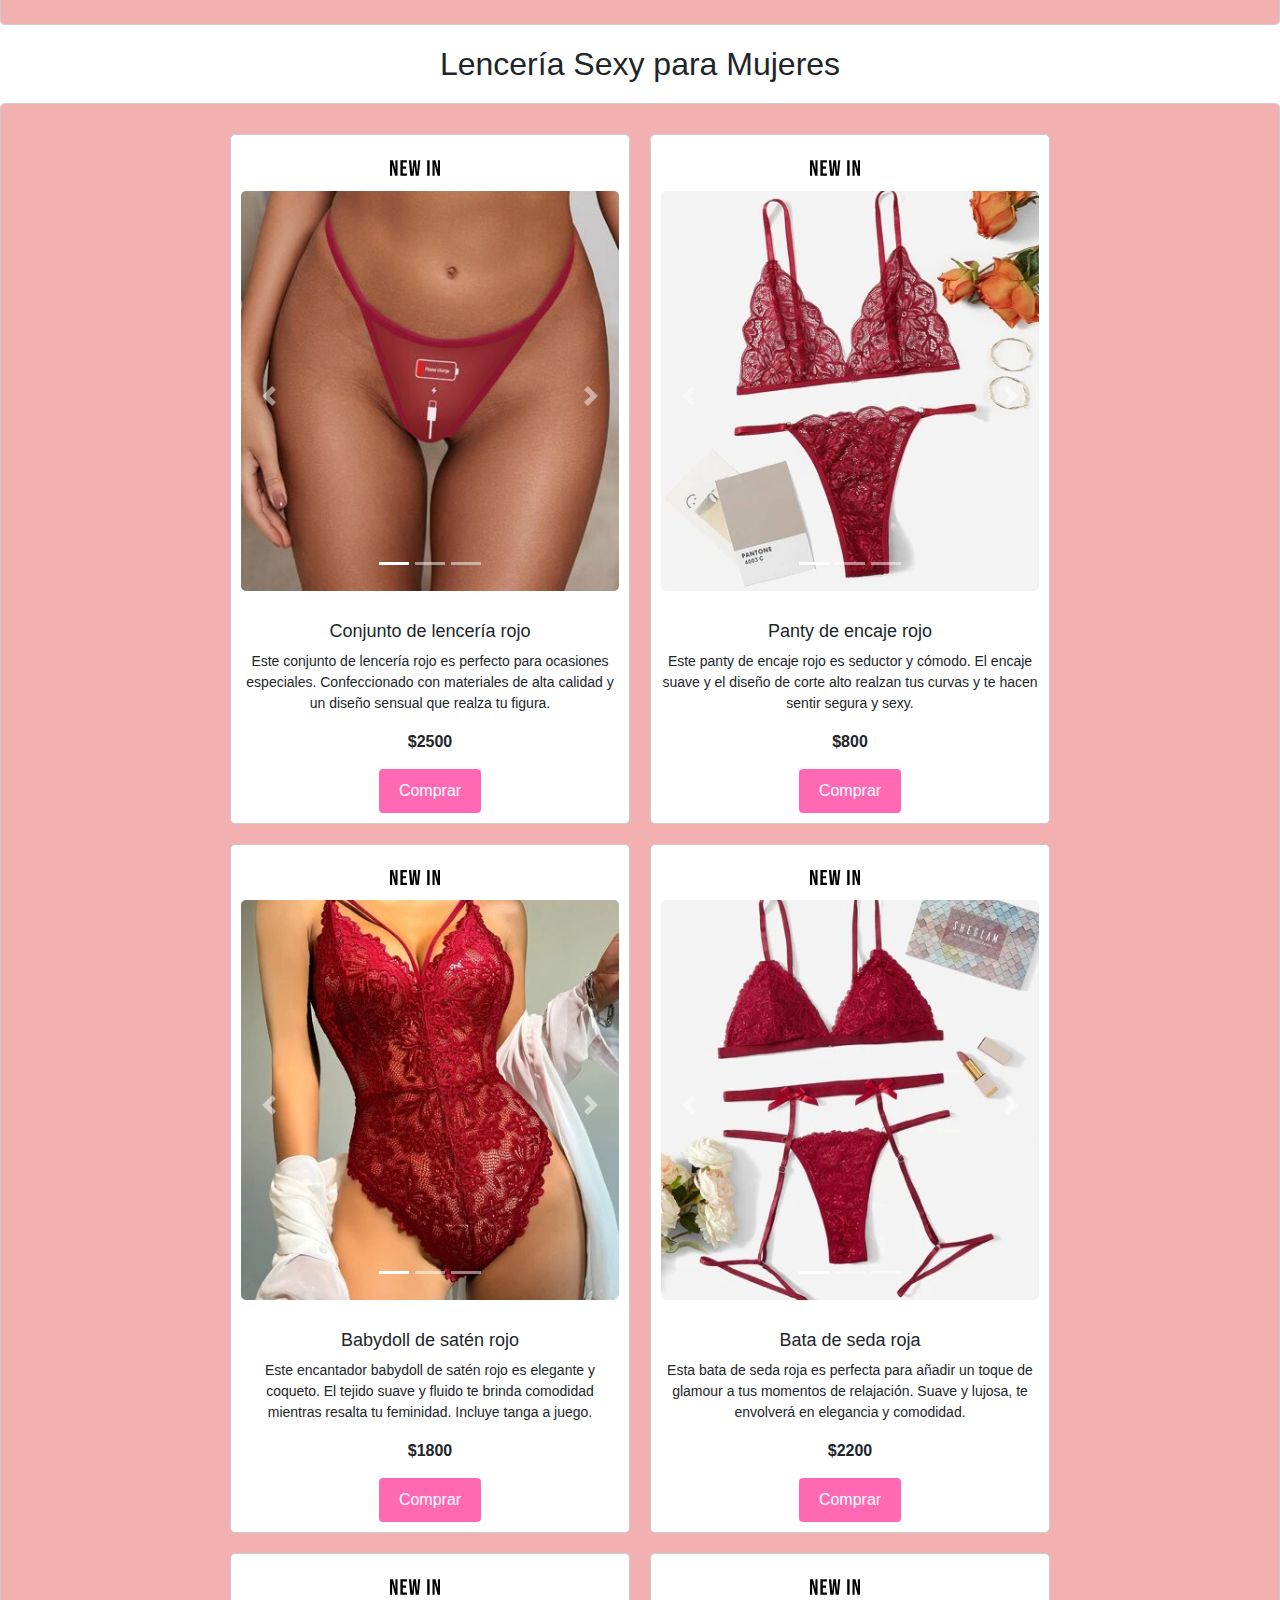
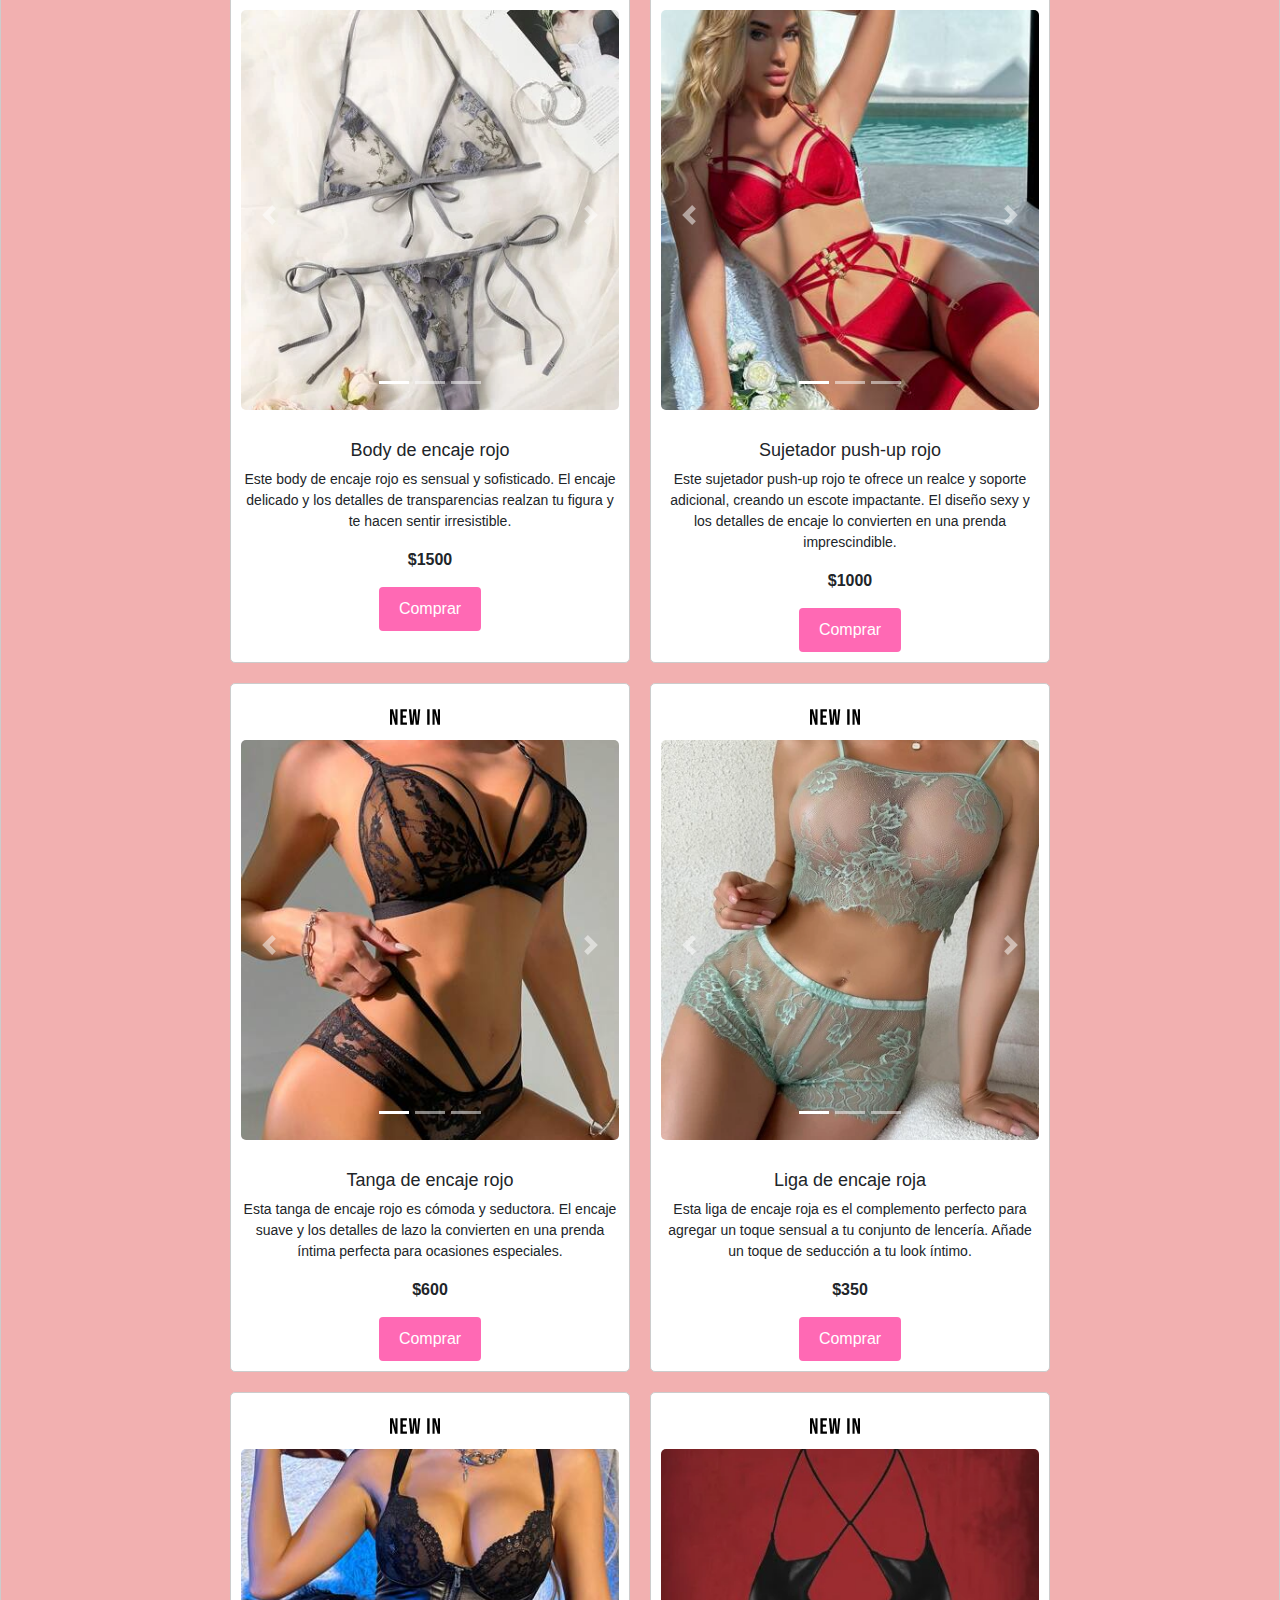
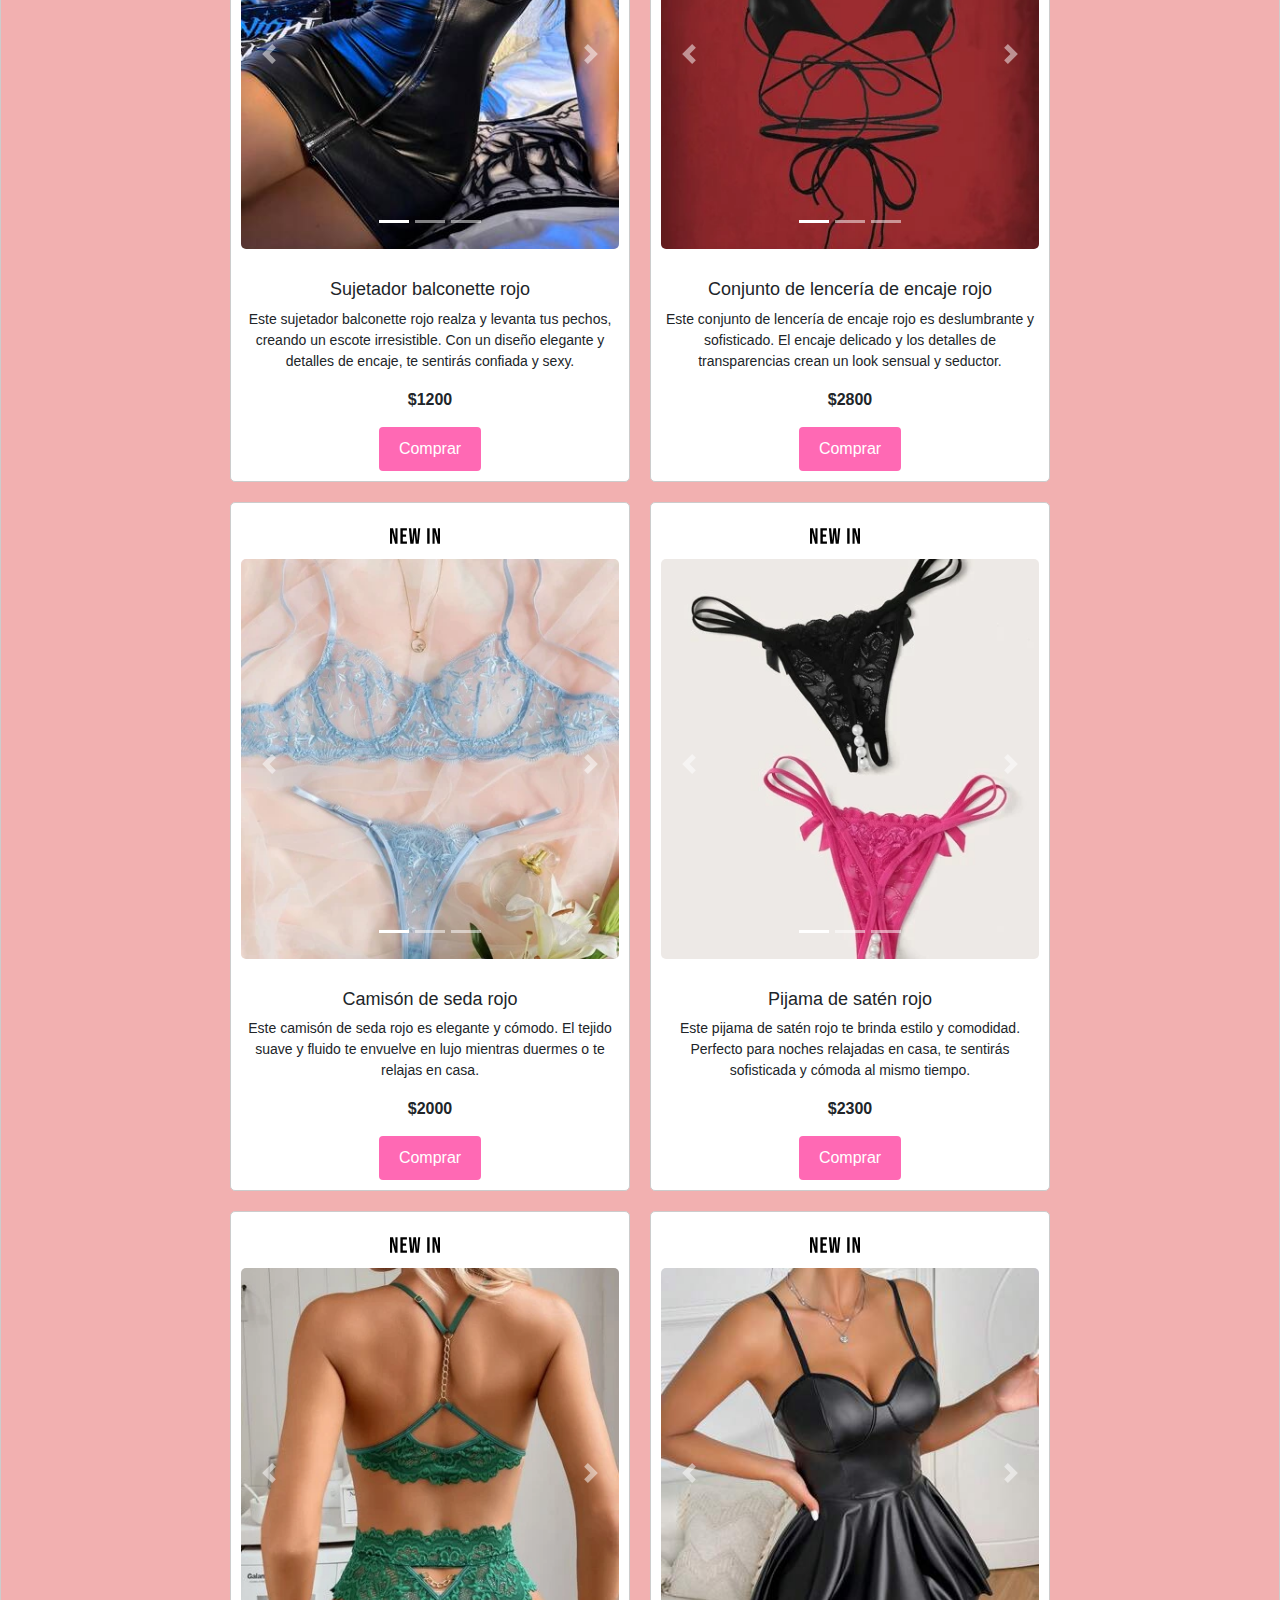
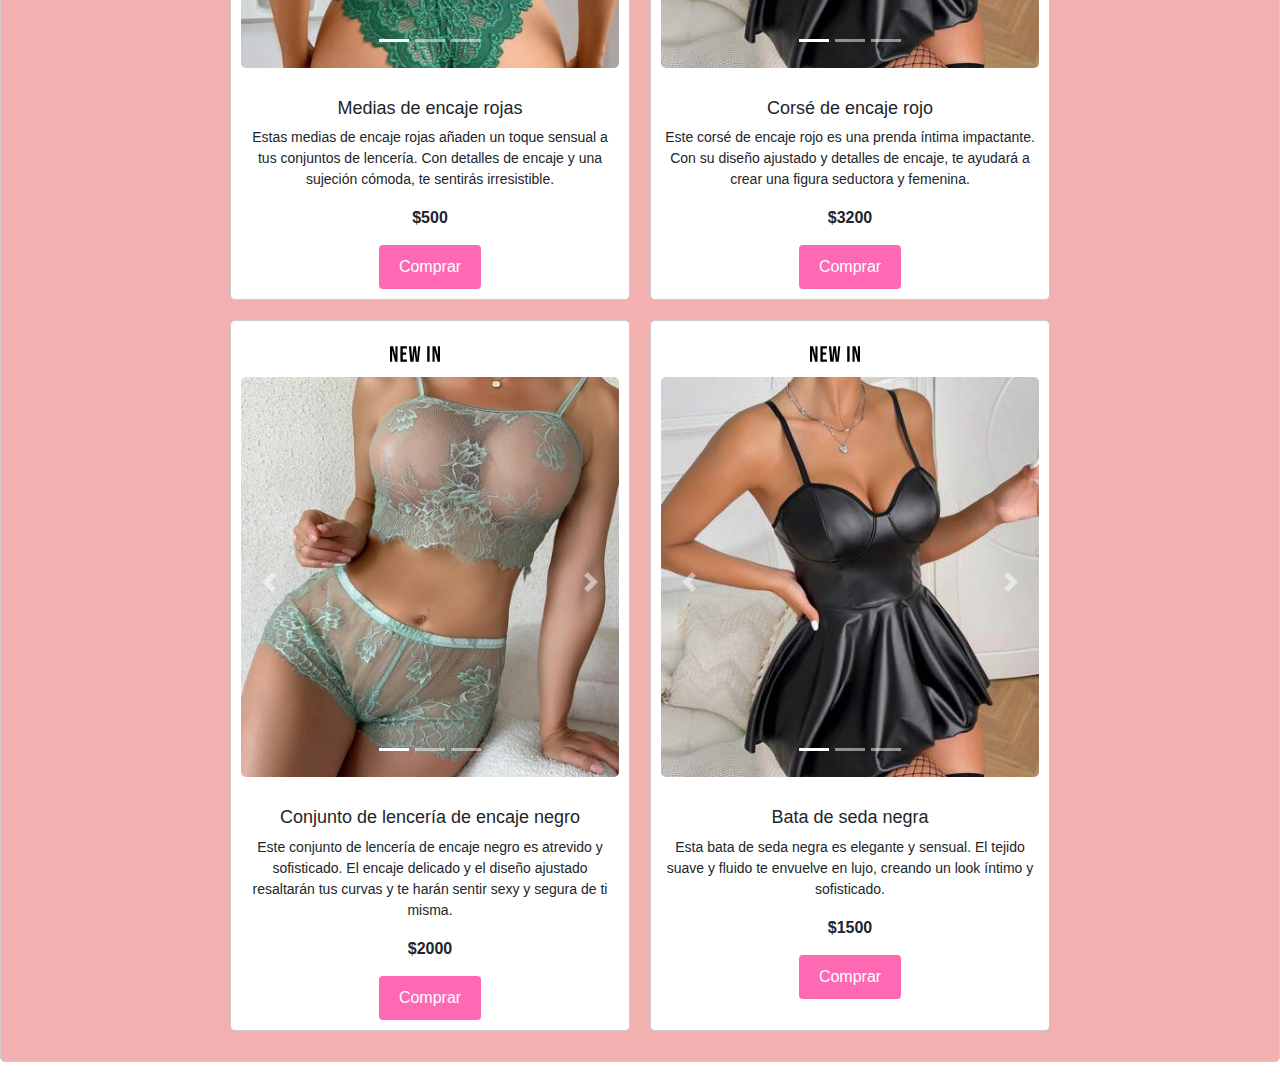
==== commit c512561c: "scroll" ====
--- a/index.html
+++ b/index.html
@@ -15,32 +15,33 @@
 
 
     <!-- Navbar -->
-<nav class="navbar navbar-expand-lg navbar-light bg-light">
-    <a class="navbar-brand" href="#"><img  class="lgobarra" src="./imagenes/logo3-removebg-preview (1).png" alt=""></a>
-    <button class="navbar-toggler" type="button" data-toggle="collapse" data-target="#navbarNav"
-        aria-controls="navbarNav" aria-expanded="false" aria-label="Toggle navigation">
-        <span class="navbar-toggler-icon"></span>
-    </button>
-    <div class="collapse navbar-collapse" id="navbarNav">
-        <ul class="social-icons">
-            <li><a href="#" target="_blank"><i class="fab fa-facebook" style="color: #1877f2;"></i></a></li>
-            <li><a href="#" target="_blank"><i class="fab fa-whatsapp" style="color: #25d366;"></i></a></li>
-        </ul>
-        <ul class="navbar-nav ml-auto">
-            <li class="nav-item">
-                <a class="nav-link" href="./pages/carrito.html">
-                    <i class="fas fa-shopping-cart"></i>
-                    <span id="cartCount">0</span>
-                </a>
-            </li>
-        </ul>
-    </div>
-</nav>
-
-
-
-
-  
+    <nav class="navbar navbar-expand-lg navbar-light bg-light">
+        <a class="navbar-brand" href="#"><img class="lgobarra" src="./imagenes/logo3-removebg-preview (1).png"
+                alt=""></a>
+        <button class="navbar-toggler" type="button" data-toggle="collapse" data-target="#navbarNav"
+            aria-controls="navbarNav" aria-expanded="false" aria-label="Toggle navigation">
+            <span class="navbar-toggler-icon"></span>
+        </button>
+        <div class="collapse navbar-collapse" id="navbarNav">
+            <ul class="social-icons">
+                <li><a href="#" target="_blank"><i class="fab fa-facebook" style="color: #1877f2;"></i></a></li>
+                <li><a href="#" target="_blank"><i class="fab fa-whatsapp" style="color: #25d366;"></i></a></li>
+            </ul>
+            <ul class="navbar-nav ml-auto">
+                <li class="nav-item">
+                    <a class="nav-link" href="./pages/carrito.html">
+                        <i class="fas fa-shopping-cart"></i>
+                        <span id="cartCount">0</span>
+                    </a>
+                </li>
+            </ul>
+        </div>
+    </nav>
+
+
+
+
+
     <div class="contbus">
         <div class="search-container justi">
             <input type="text" class="search-input buscadorBarra" placeholder="Buscar articulos y marcas">
@@ -50,8 +51,8 @@
 
 
 
-    
-    
+
+
 
     <nav>
         <ul>
@@ -68,13 +69,89 @@
         </ul>
     </nav>
 
-  
+
+
+
+    <div class="pasante">
+
+       <div class="product-container">
+            <img class="product-image" src="./imagenes/lenceria1.webp" alt="Imagen">
+            <h2 class="title">Título del producto</h2>
+            <div class="antPrecio">
+                <p class="old-price"> $129.99</p>
+                <p class="price"> $99.99</p>
+            </div>
+
+        </div>
+
+
+        <div class="product-container">
+            <img class="product-image" src="./imagenes/lenceria1.webp" alt="Imagen">
+            <h2 class="title">Tít ulo del producto</h2>
+            <div class="antPrecio">
+                <p class="old-price"> $129.99</p>
+                <p class="price"> $99.99</p>
+            </div>
+
+        </div>
+
+
+        <div class="product-container">
+            <img class="product-image" src="./imagenes/lenceria1.webp" alt="Imagen">
+            <h2 class="title">Título del producto</h2>
+            <div class="antPrecio">
+                <p class="old-price"> $129.99</p>
+                <p class="price"> $99.99</p>
+            </div>
+
+        </div>
+
+
+        <div class="product-container">
+            <img class="product-image" src="./imagenes/lenceria1.webp" alt="Imagen">
+            <h2 class="title">Título del producto</h2>
+            <div class="antPrecio">
+                <p class="old-price"> $129.99</p>
+                <p class="price"> $99.99</p>
+            </div>
+
+        </div>
+
+        <div class="product-container">
+            <img class="product-image" src="./imagenes/lenceria1.webp" alt="Imagen">
+            <h2 class="title">Título del producto</h2>
+            <div class="antPrecio">
+                <p class="old-price"> $129.99</p>
+                <p class="price"> $99.99</p>
+            </div>
+
+        </div>
+
+
 
 
     </div>
 
+
+
+
+
+
+
+
+
+
+
+
+
+
+
+
+
     <div class="resultadosBusqueda" id="resultadosBusqueda"></div>
-    
+
+
+
 
     <div id="contenedorProductos"></div>
 
@@ -101,7 +178,7 @@
 
     <h2 id="sexy">Sexy</h2>
     <div class="sectionSexy section"></div>
-    
+
 
 
 
@@ -140,7 +217,7 @@
     <script src="https://cdn.jsdelivr.net/npm/bootstrap@5.3.0/dist/js/bootstrap.bundle.min.js"
         integrity="sha384-geWF76RCwLtnZ8qwWowPQNguL3RmwHVBC9FhGdlKrxdiJJigb/j/68SIy3Te4Bkz"
         crossorigin="anonymous"></script>
-        <script src="//cdn.jsdelivr.net/npm/sweetalert2@11"></script>
+    <script src="//cdn.jsdelivr.net/npm/sweetalert2@11"></script>
 
     <script src="./js/main.js"></script>
     <script src="./js/carrito.js"></script>
--- a/css/style.css
+++ b/css/style.css
@@ -471,52 +471,53 @@
 
 
 
-  .number-input .decrement {
+.number-input .decrement {
     background-color: red;
     color: white;
     padding: 5px 20px;
-  }
-
-  .number-input .increment {
+}
+
+.number-input .increment {
     background-color: green;
     color: white;
     padding: 5px 20px;
-  }
-
-  .numbeaumenta{
+}
+
+.numbeaumenta {
     width: 50px;
-  }
-
-
-  .my-swal-container {
+}
+
+
+.my-swal-container {
     background-color: #ff5c8a;
     color: #333;
     border-radius: 5px;
     padding: 10px;
-  }
-  
-  .my-swal-title {
+}
+
+.my-swal-title {
     font-size: 18px;
     font-weight: bold;
     color: #ff5c8a;
-  }
-  
-
-  
-  @media (max-width: 550px) {
-  .BuscarBoton{
-    margin-bottom: 12px;
-  }
-
-  .justi{
-    display: flex;
-    
-  }
-  .buscadorBarra{
-    max-width: 290px !important;
-  }
-
- 
+}
+
+
+
+@media (max-width: 550px) {
+    .BuscarBoton {
+        margin-bottom: 12px;
+    }
+
+    .justi {
+        display: flex;
+
+    }
+
+    .buscadorBarra {
+        max-width: 290px !important;
+    }
+
+
 }
 
 
@@ -540,14 +541,14 @@
         padding: 5px 10px;
     }
 
- 
+
 }
 
 
 
 .logo-img {
-   
-    
+
+
     top: 10px;
     right: 15px;
     max-width: 50px;
@@ -556,29 +557,33 @@
 
 body {
     overflow-x: hidden;
-  }
-  
-
-  .lgobarra{
+}
+
+
+.lgobarra {
     max-width: 150px;
-  }
-
-
-  .carousel {
-    position: relative; /* Agregar posición absoluta */
+}
+
+
+.carousel {
+    position: relative;
+    /* Agregar posición absoluta */
     top: 0;
     left: 0;
-    z-index: 1; /* Asegurarse de que el carrusel esté debajo del menú */
-  }
-
-
-
-
-.tit{
+    z-index: 1;
+    /* Asegurarse de que el carrusel esté debajo del menú */
+}
+
+
+
+
+.tit {
     text-align: center;
 }
 
-.navTop{margin-top: 80px;}
+.navTop {
+    margin-top: 80px;
+}
 
 
 .clothing-item img {
@@ -594,15 +599,266 @@
     top: 0;
     left: 0;
     width: 100%;
-    z-index: 1000; /* Ajusta el valor del z-index según sea necesario */
-  }
-  
-  img {
+    z-index: 1000;
+    /* Ajusta el valor del z-index según sea necesario */
+}
+
+img {
     max-width: 100%;
     height: auto;
     display: block;
     margin: 0 auto;
     position: relative;
     z-index: 1;
+}
+
+
+.totpagarCar {
+    font-size: 1.2rem;
+    font-weight: bold;
+    color: #333;
+}
+
+.totpagarCar samp {
+    display: inline-block;
+    font-size: 1rem;
+    font-weight: bold;
+    color: #ff5c8a;
+    padding: 5px 10px;
+    background-color: #f9f9f9;
+    border-radius: 5px;
+    border: 1px solid #ccc;
+    box-shadow: 2px 2px 4px rgba(0, 0, 0, 0.1);
+}
+
+
+
+.totpagarCar i {
+    margin-right: 10px;
+}
+
+.totpagarCar {
+    text-align: center;
+}
+
+.shopping-bag-icon {
+    color: #ff5c8a;
+    /* Color rosado en código hexadecimal */
+    font-size: 24px;
+    /* Tamaño de fuente más grande */
+}
+
+
+.mi-formulario {
+    display: flex;
+    flex-direction: column;
+    max-width: 500px;
+    margin: 0 auto;
+}
+
+.mi-grupo-form {
+    margin-bottom: 20px;
+}
+
+
+.my-form {
+    display: flex;
+    flex-direction: column;
+    max-width: 500px;
+    margin: 0 auto;
+}
+
+.form-group {
+    margin-bottom: 0;
+}
+
+.my-label {
+    font-weight: bold;
+}
+
+.my-input {
+    width: 100% !important;
+    height: 35px !important;
+    padding: 8px;
+    border: 1px solid #ccc;
+    border-radius: 4px;
+    box-shadow: 0px 0px 10px rgba(0, 0, 0, 0.2);
+}
+
+.my-button {
+    padding: 10px 20px;
+    background-color: #ff5c8a !important;
+    color: white;
+    border: none;
+    border-radius: 4px;
+    cursor: pointer;
+}
+
+.my-button:hover {
+    background-color: #a51f45 !important;
+}
+
+@media (max-width: 768px) {
+    .my-form {
+        max-width: 100%;
+        padding: 0 20px;
+    }
+}
+
+
+.carousel-inner {
+    transition-duration: 0.2s !important;
+    /* Ajusta la duración según tus necesidades */
+}
+
+
+
+
+
+.product-image {
+    width: 100%;
+    height: auto;
+    border-top-right-radius: 5px;
+    border-top-left-radius: 5px;
+}
+
+.title {
+    font-size: 14px;
+    margin-top: 10px;
+}
+
+.price {
+    font-size: 16px;
+
+    color: green;
+    margin-left: 15px;
+
+}
+
+.old-price {
+    font-size: 14px;
+    color: red;
+    text-decoration: line-through;
+}
+
+.antPrecio {
+    display: flex;
+    justify-content: center;
+}
+
+.pasante {
+    display: flex;
+    justify-content: center;
+    width: 100%;
+    overflow-x: scroll;
+}
+
+
+
+
+.product-container-wrapper {
+    overflow-x: scroll;
+}
+
+.product-container {
+    max-width: 150px;
+    text-align: center;
+    white-space: nowrap;
+    /* Evita el salto de línea */
+    display: inline-block;
+    /* Permite el desplazamiento horizontal */
+    margin-right: 10px;
+    /* Espacio entre los elementos del contenedor */
+    border: 1px solid #FF69B4;
+    margin: 15px;
+    border-radius: 5px;
+  
+    box-shadow: 0 0 10px rgba(255, 0, 0, 0.3);
+}
+
+.product-image {
+    width: 100%;
+    height: auto;
+}
+
+.title {
+    font-size: 18px;
+    margin-top: 10px;
+   
+}
+
+.price {
+    font-size: 16px;
+    margin-top: 5px;
+    color: green;
+}
+
+.old-price {
+    font-size: 14px;
+    color: red;
+    text-decoration: line-through;
+}
+
+
+
+
+
+
+nav {
+    display: flex;
+    justify-content: center;
+    overflow-x: auto; /* Desplazamiento horizontal */
+  }
+
+  ul {
+    white-space: nowrap; /* Evita el salto de línea */
+    display: flex; /* Permite el desplazamiento horizontal */
+    padding: 0;
+    margin: 0;
+    list-style: none;
+  }
+
+  li {
+    margin-right: 10px; /* Espacio entre los elementos */
+  }
+
+  .nav-link {
+    text-decoration: none;
+    color: #000;
+    padding: 5px;
+  }
+
+  @media screen and (max-width: 480px) {
+    ul {
+      flex-wrap: nowrap; /* Asegura que los elementos no se ajusten automáticamente */
+    }
+
+    li {
+      flex: 0 0 auto; /* Permite que los elementos tengan su tamaño original */
+    }
+  }
+
+
+  nav::-webkit-scrollbar {
+    display: none; /* Oculta las barras de desplazamiento en navegadores webkit */
   }
   
+  nav {
+    scrollbar-width: none; /* Oculta las barras de desplazamiento en navegadores Firefox */
+  }
+  
+
+
+  
+  @media (max-width: 600px) {
+    .pasante::-webkit-scrollbar {
+      display: none; /* Oculta las barras de desplazamiento en navegadores webkit */
+    }
+    
+    .pasante {
+      scrollbar-width: none; /* Oculta las barras de desplazamiento en navegadores Firefox */
+    }
+  }
+  
+
+
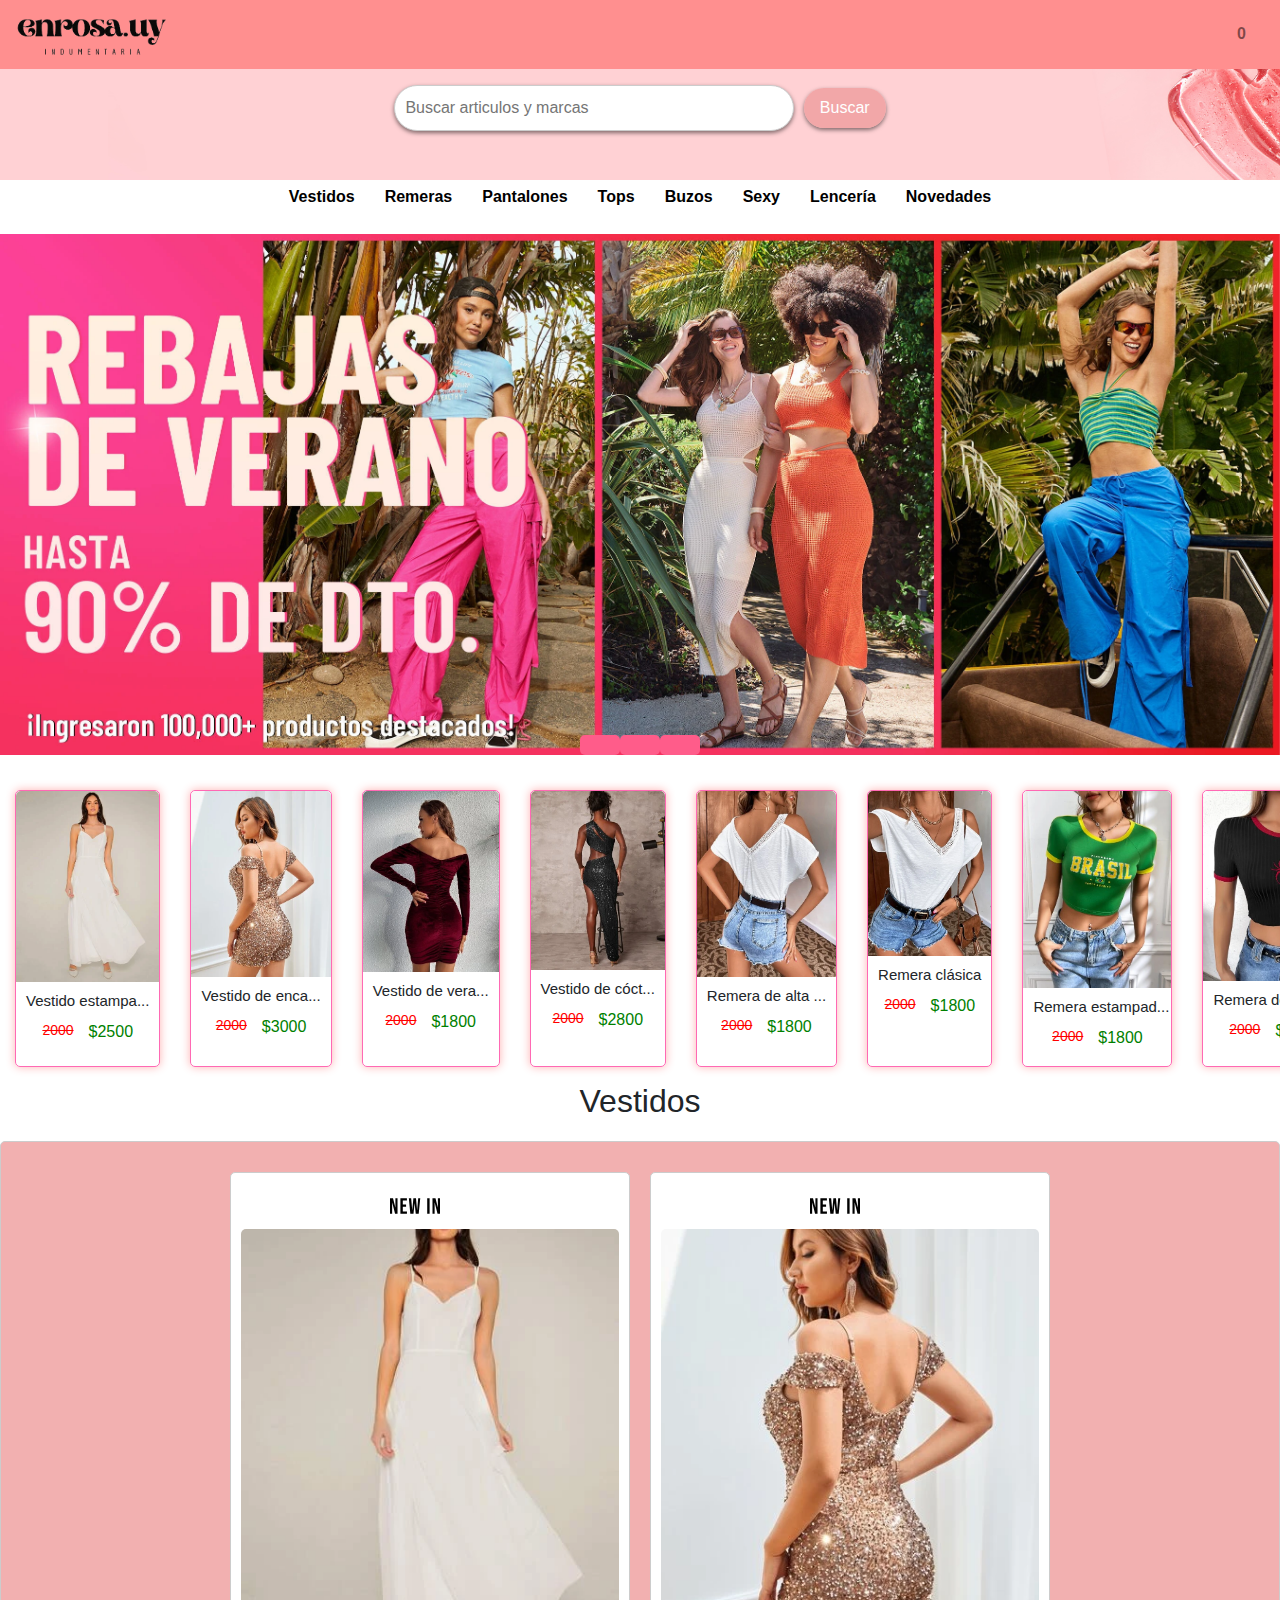
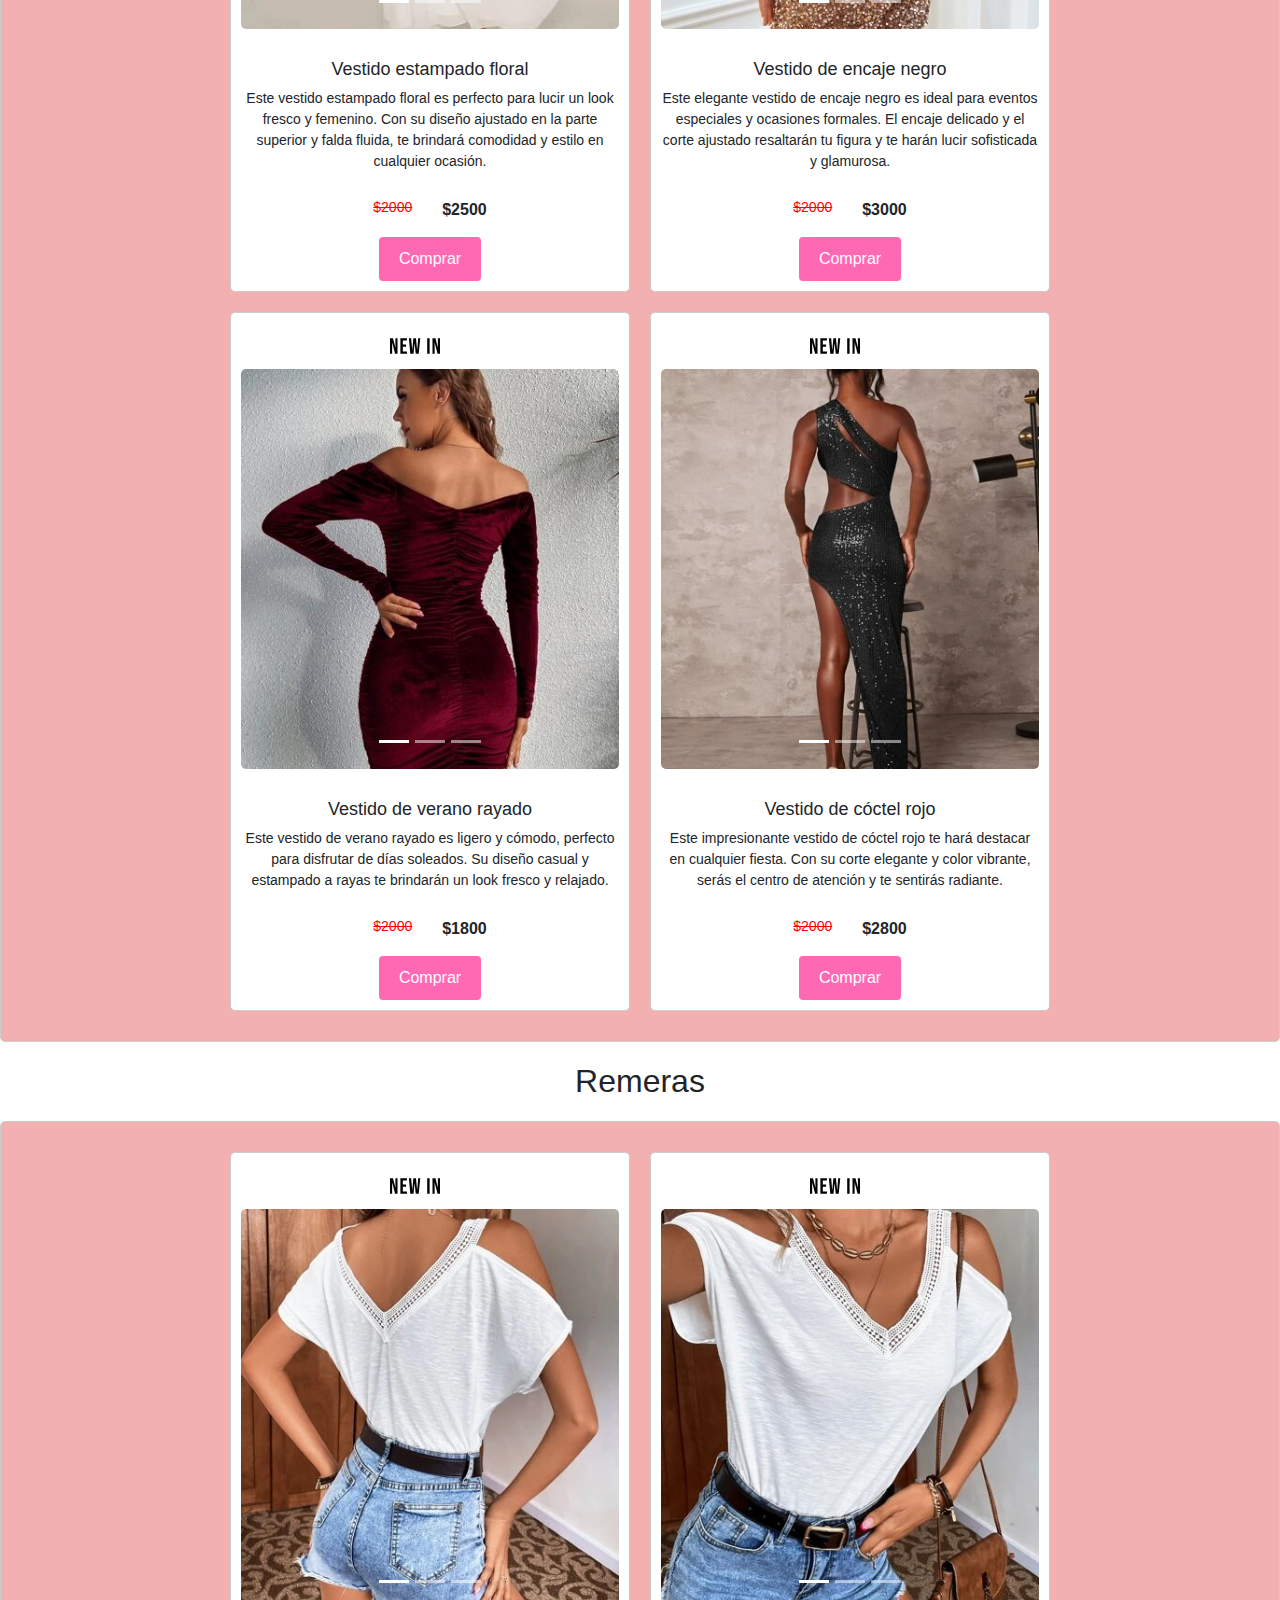
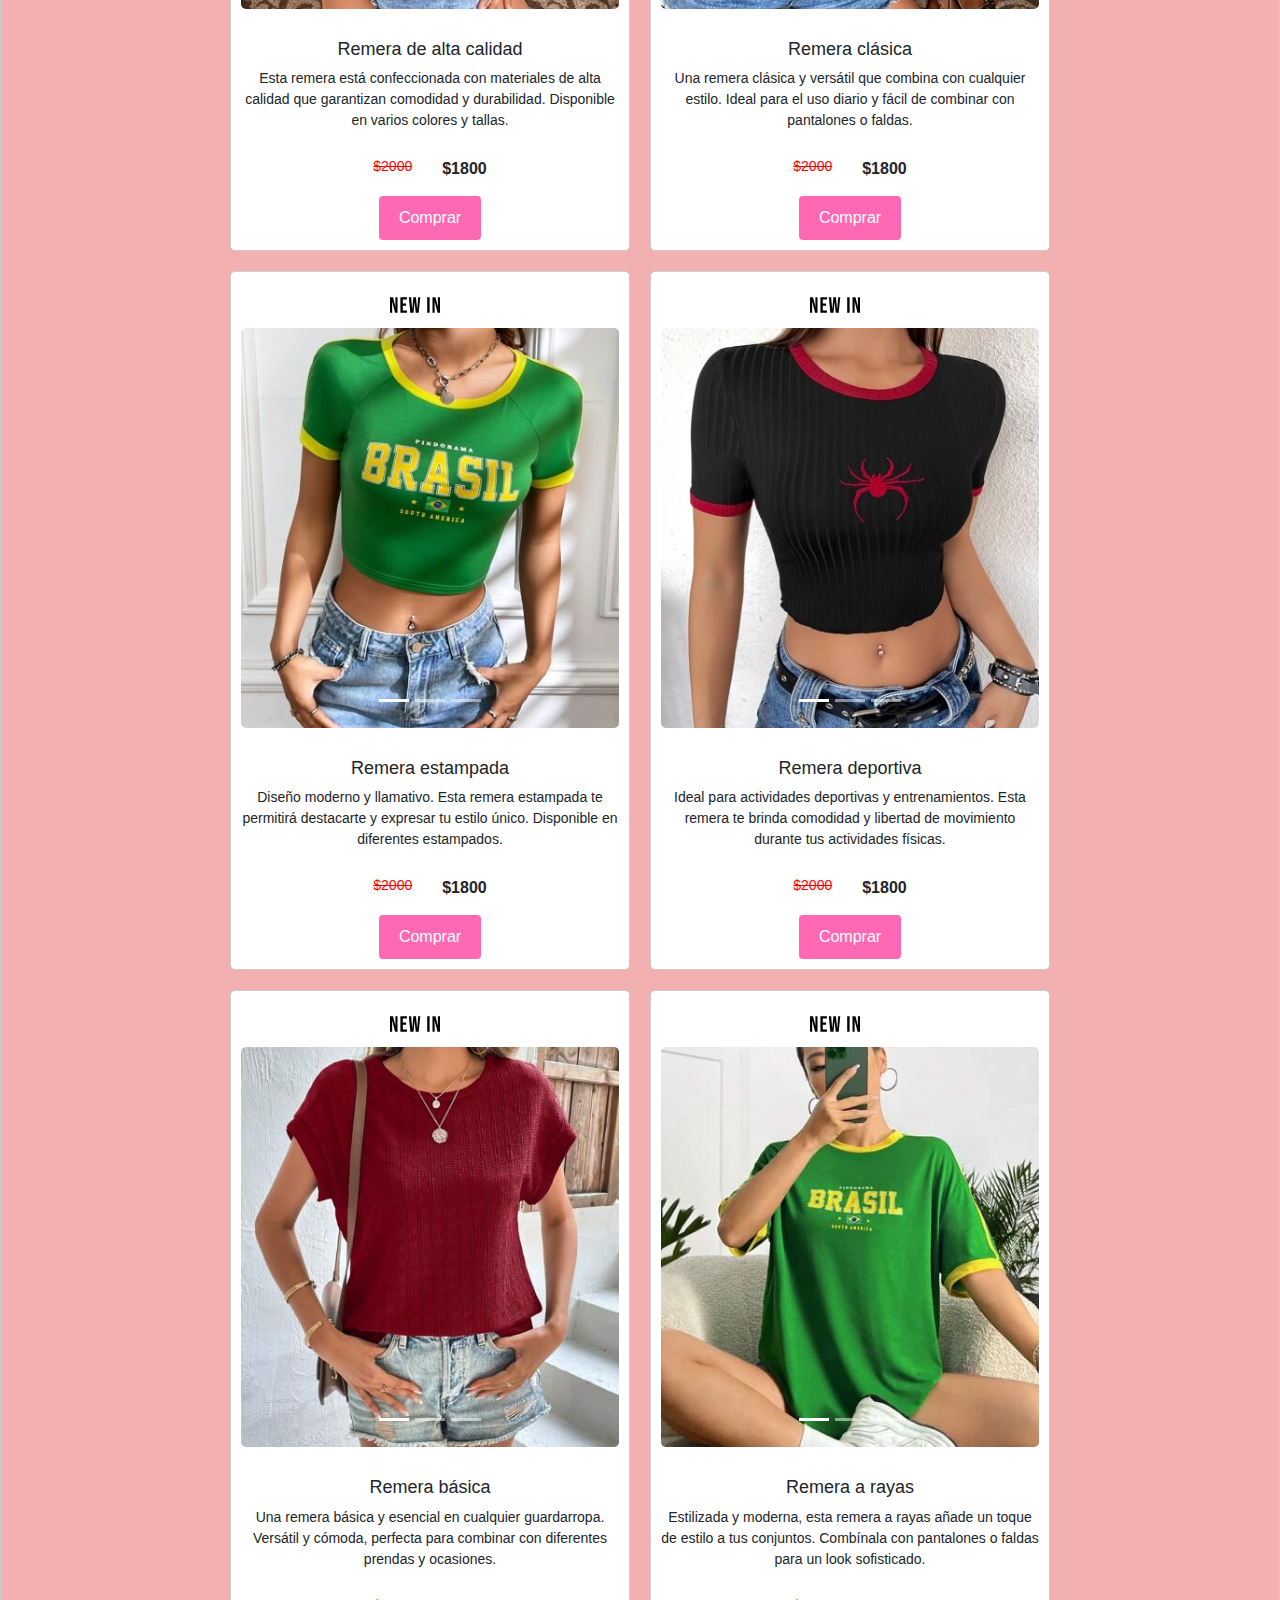
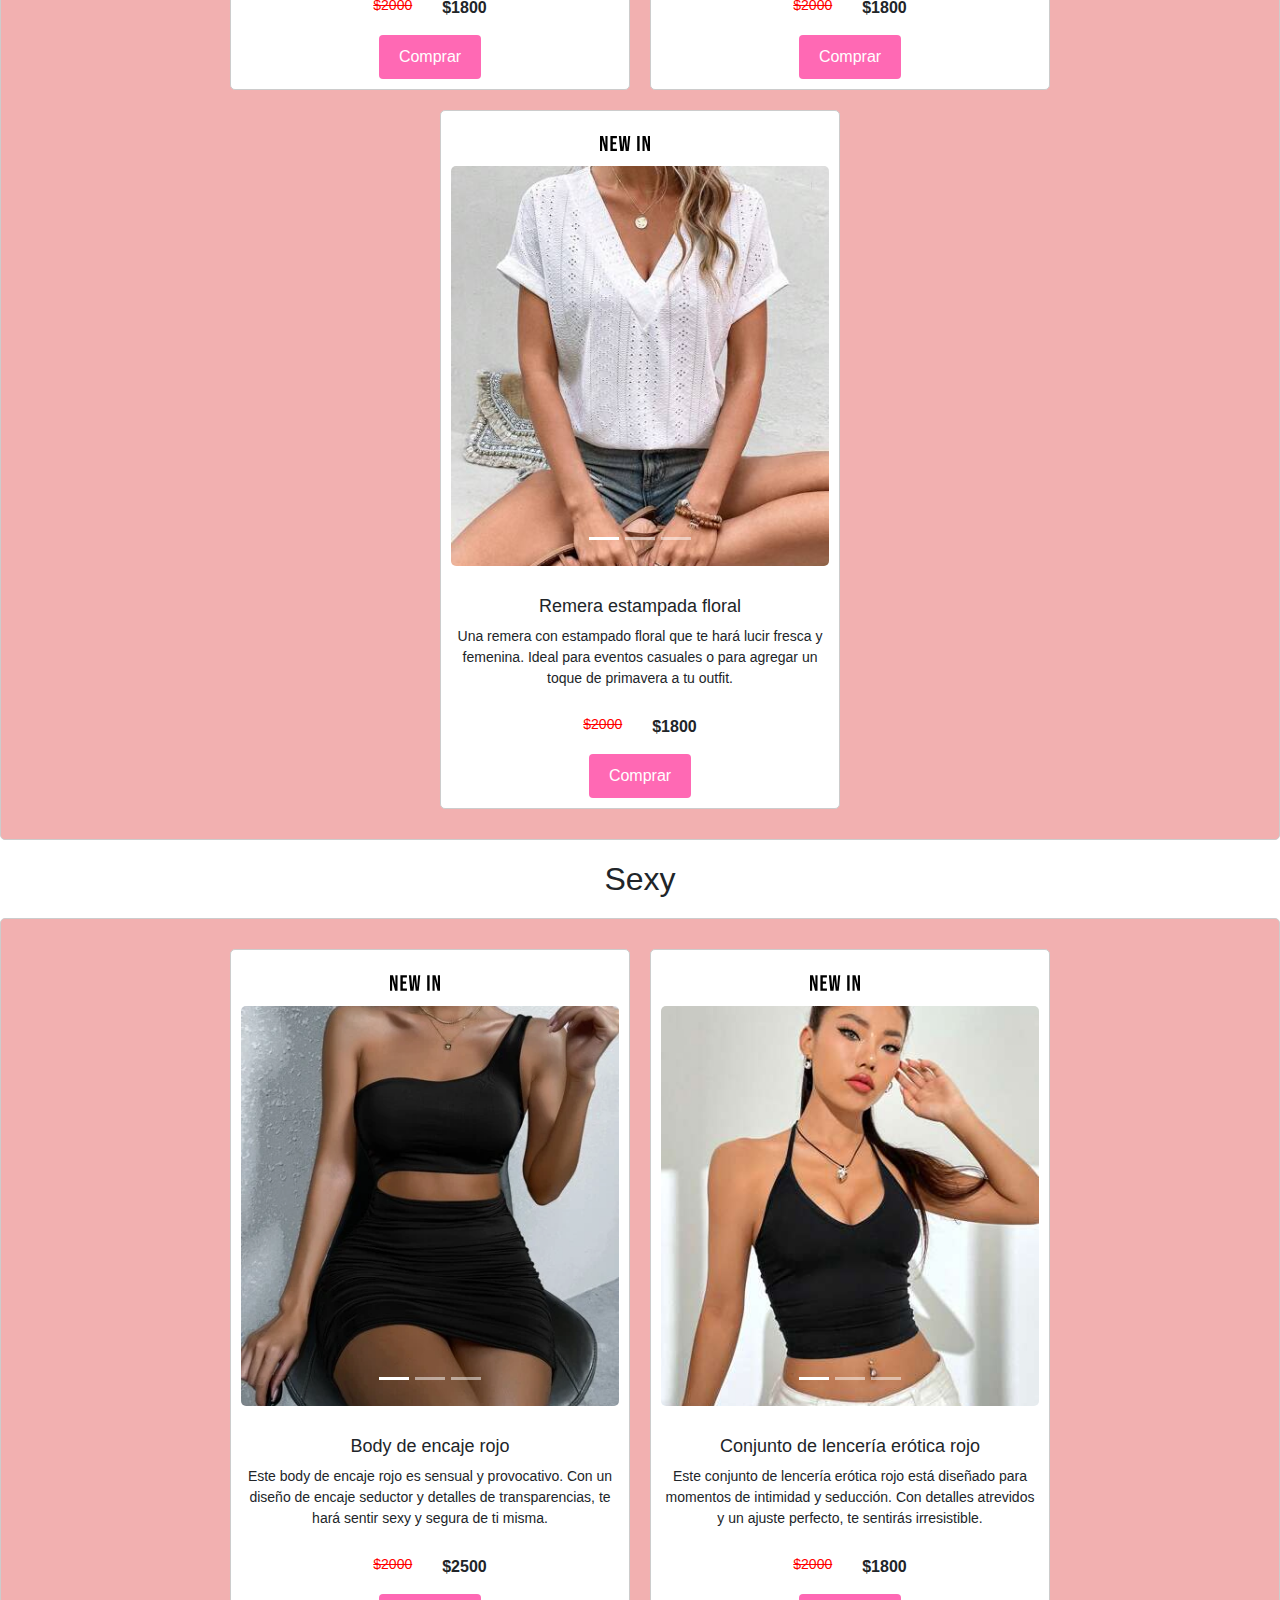
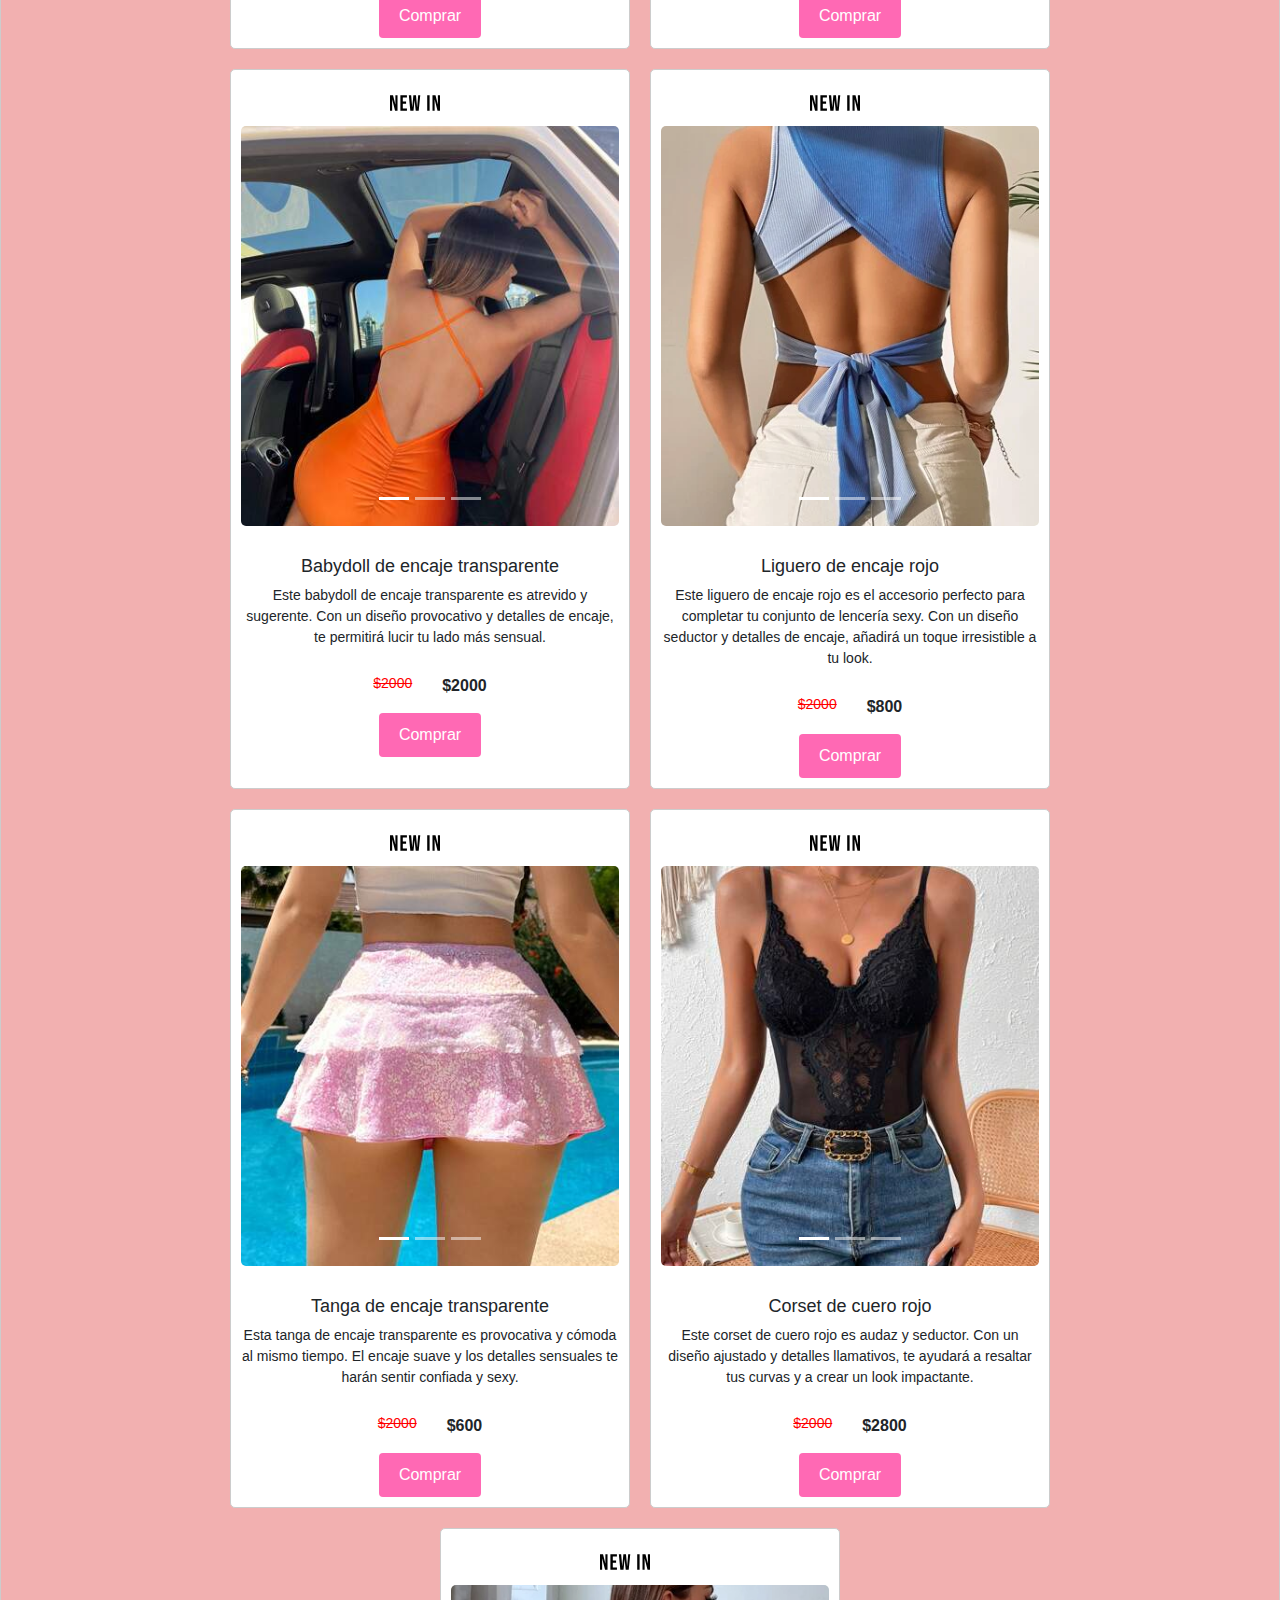
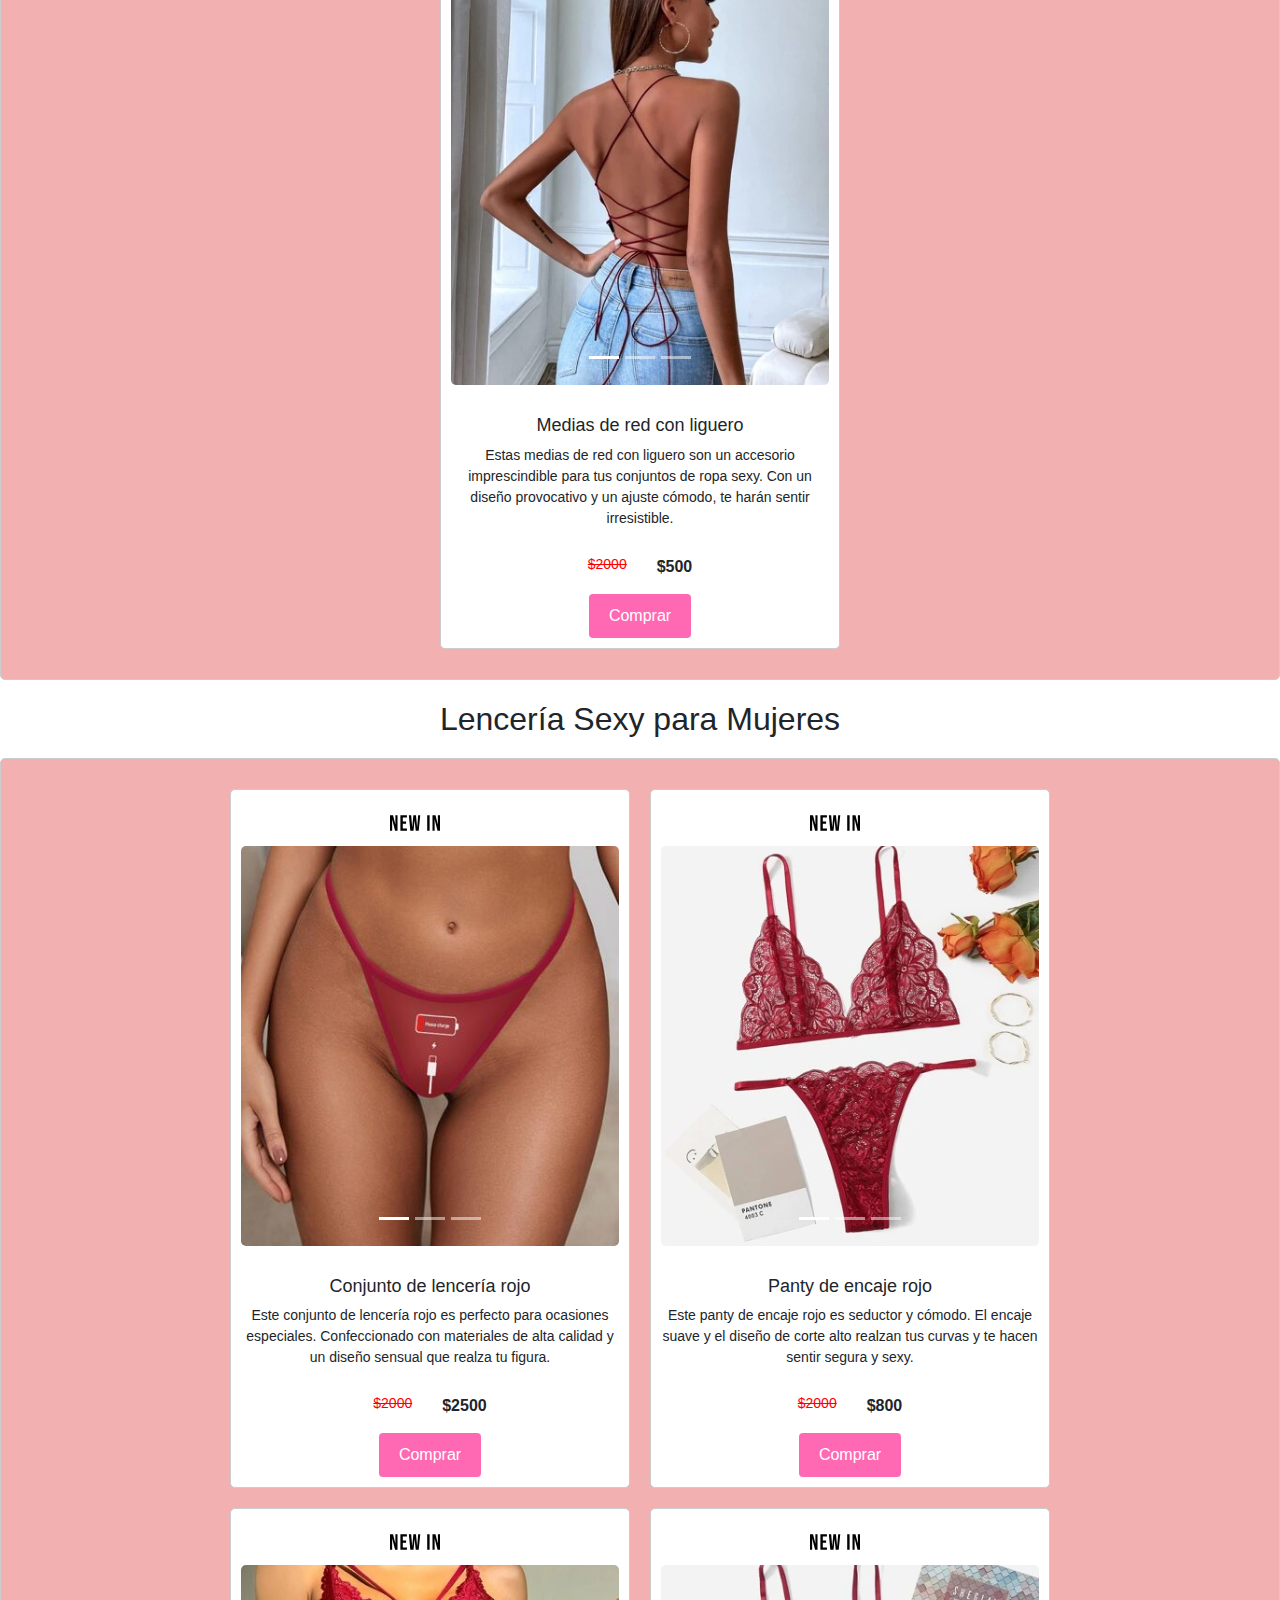
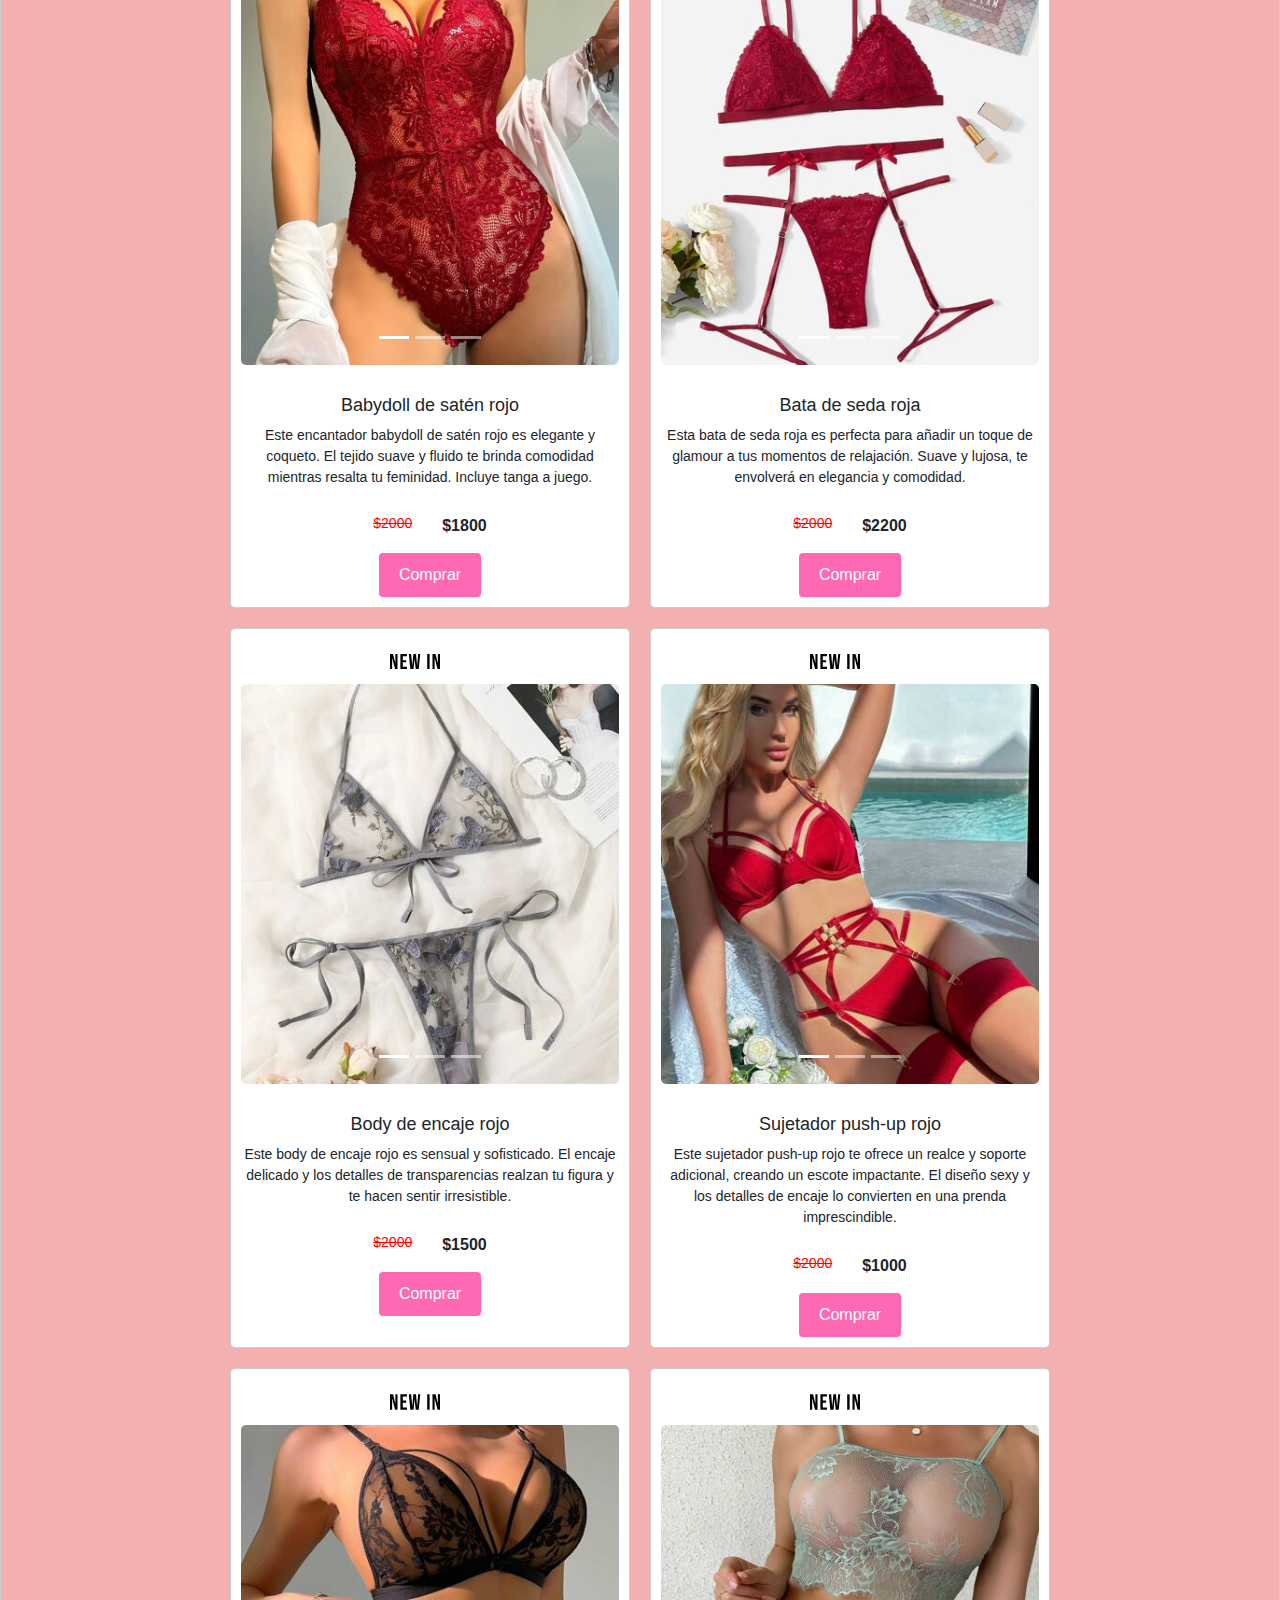
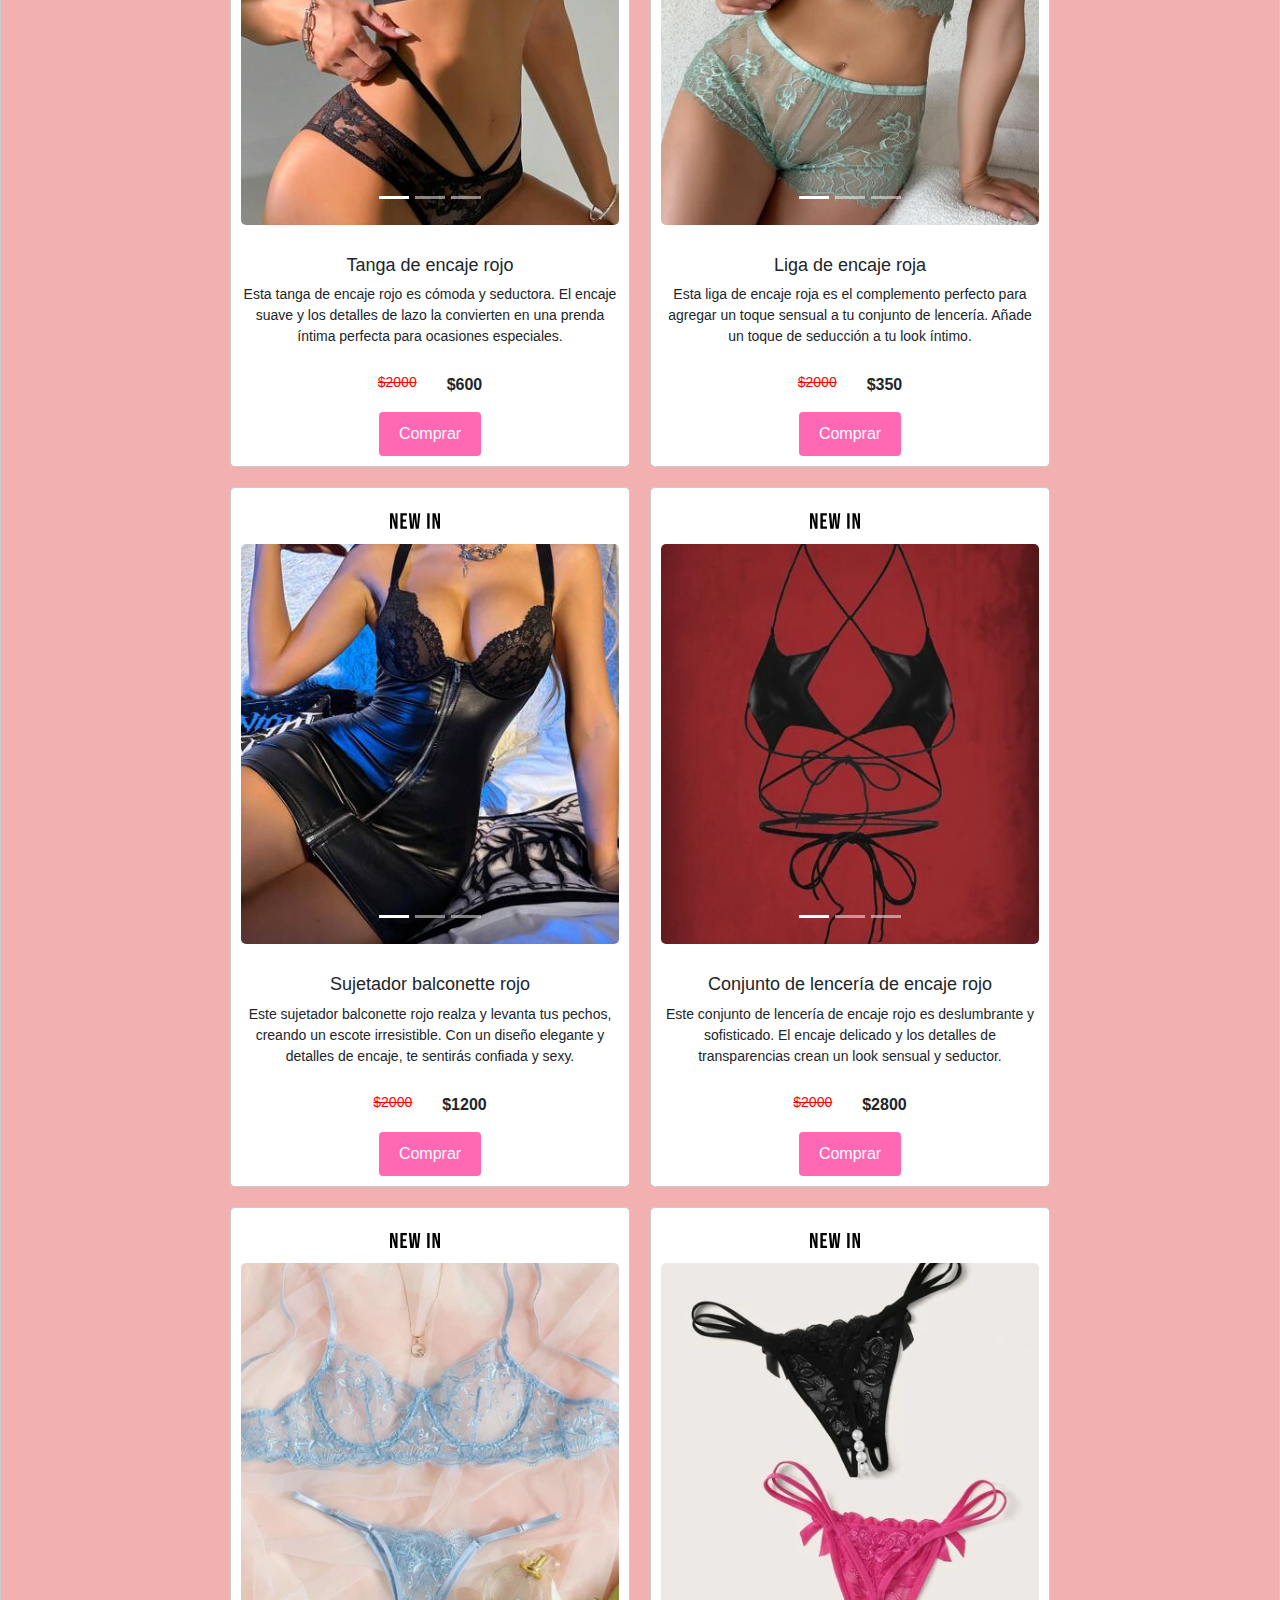
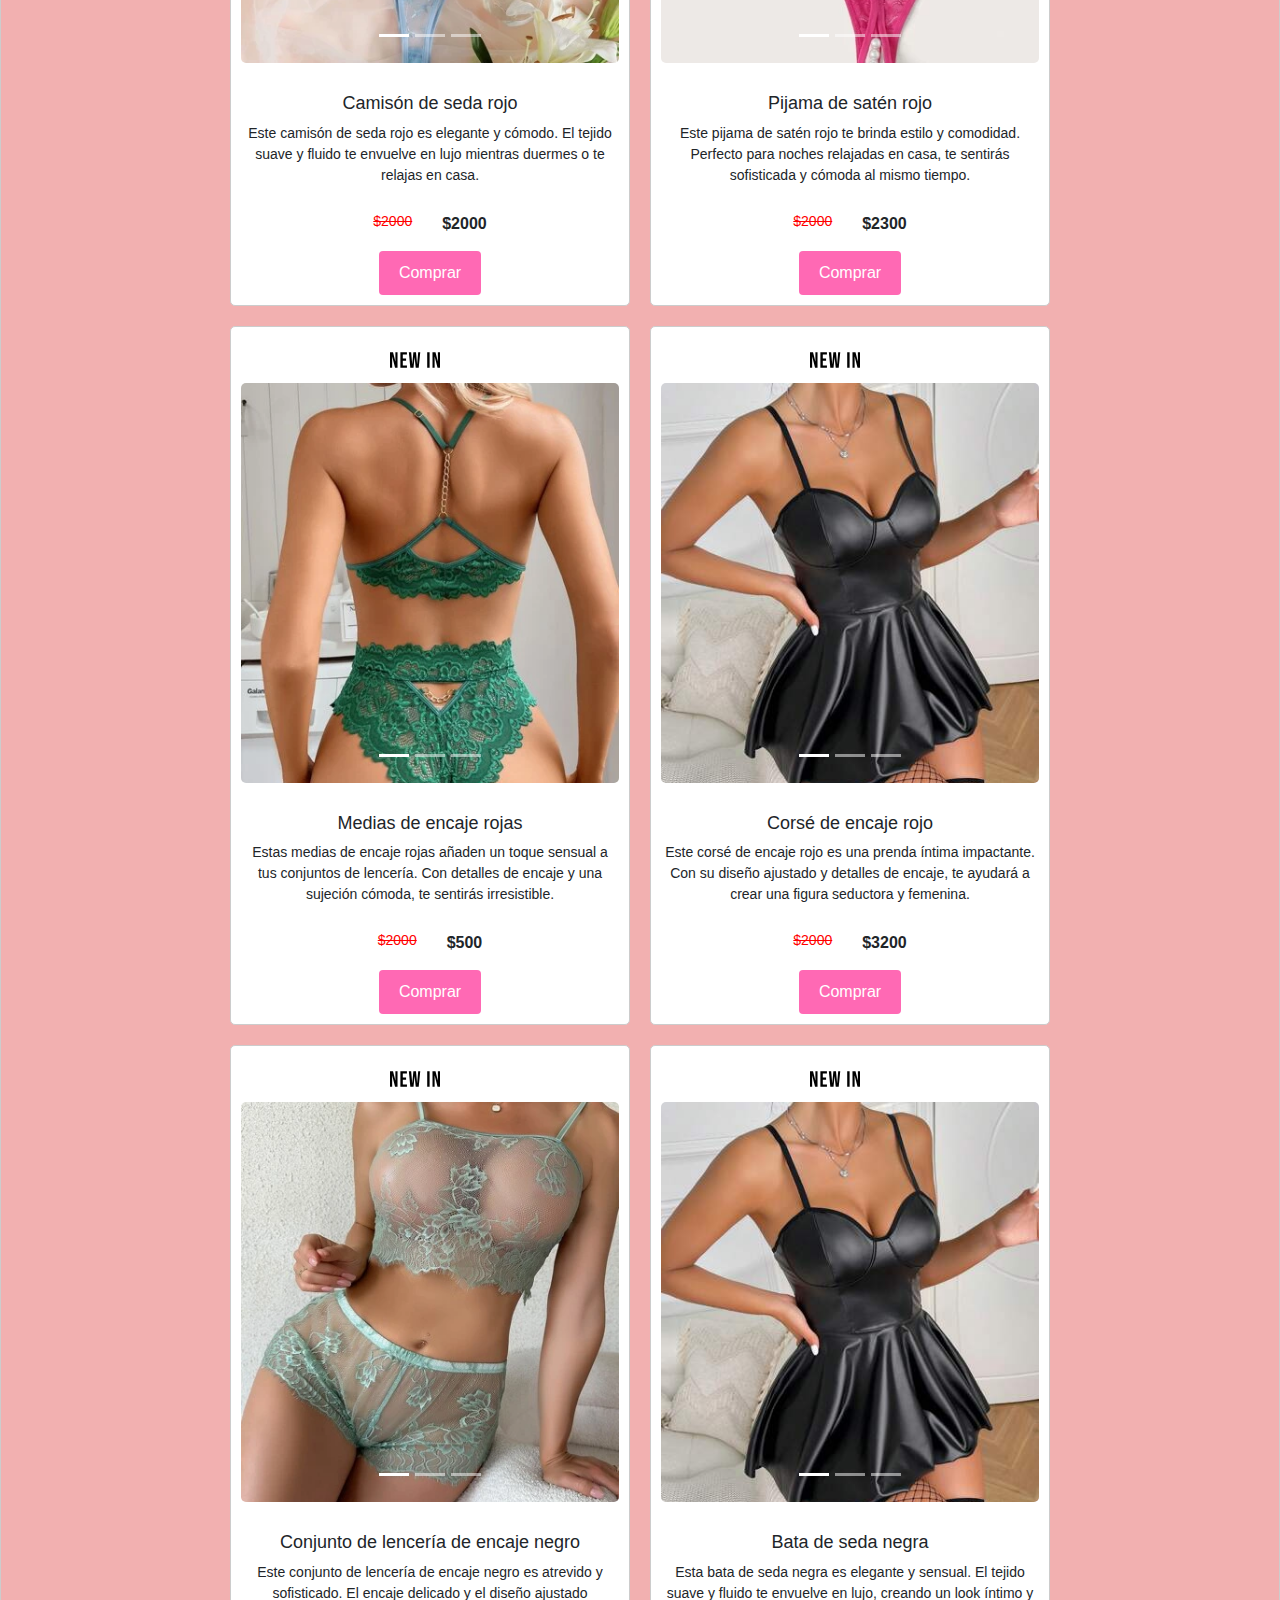
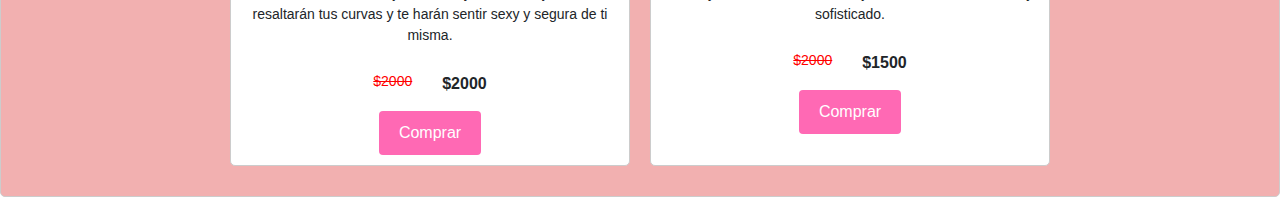
==== commit ae11c5a5: "carrusel" ====
--- a/index.html
+++ b/index.html
@@ -70,65 +70,45 @@
     </nav>
 
 
-
-
-    <div class="pasante">
-
-       <div class="product-container">
-            <img class="product-image" src="./imagenes/lenceria1.webp" alt="Imagen">
-            <h2 class="title">Título del producto</h2>
-            <div class="antPrecio">
-                <p class="old-price"> $129.99</p>
-                <p class="price"> $99.99</p>
+    <div id="carouselExampleIndicators" class="carousel slide">
+        <div class="carousel-indicators">
+            <button type="button" data-bs-target="#carouselExampleIndicators" data-bs-slide-to="0" class="active"
+                aria-current="true" aria-label="Slide 1"></button>
+            <button type="button" data-bs-target="#carouselExampleIndicators" data-bs-slide-to="1"
+                aria-label="Slide 2"></button>
+            <button type="button" data-bs-target="#carouselExampleIndicators" data-bs-slide-to="2"
+                aria-label="Slide 3"></button>
+        </div>
+        <div class="carousel-inner">
+            <div class="carousel-item active">
+                <img src="./imagenes/carusel.webp" class="d-block w-100" alt="...">
             </div>
-
-        </div>
-
-
-        <div class="product-container">
-            <img class="product-image" src="./imagenes/lenceria1.webp" alt="Imagen">
-            <h2 class="title">Tít ulo del producto</h2>
-            <div class="antPrecio">
-                <p class="old-price"> $129.99</p>
-                <p class="price"> $99.99</p>
+            <div class="carousel-item">
+                <img src="./imagenes/carssusel2.webp" class="d-block w-100" alt="...">
             </div>
-
-        </div>
-
-
-        <div class="product-container">
-            <img class="product-image" src="./imagenes/lenceria1.webp" alt="Imagen">
-            <h2 class="title">Título del producto</h2>
-            <div class="antPrecio">
-                <p class="old-price"> $129.99</p>
-                <p class="price"> $99.99</p>
+            <div class="carousel-item">
+                <img src="./imagenes/carrsuel3.webp" class="d-block w-100" alt="...">
             </div>
-
-        </div>
-
-
-        <div class="product-container">
-            <img class="product-image" src="./imagenes/lenceria1.webp" alt="Imagen">
-            <h2 class="title">Título del producto</h2>
-            <div class="antPrecio">
-                <p class="old-price"> $129.99</p>
-                <p class="price"> $99.99</p>
-            </div>
-
-        </div>
-
-        <div class="product-container">
-            <img class="product-image" src="./imagenes/lenceria1.webp" alt="Imagen">
-            <h2 class="title">Título del producto</h2>
-            <div class="antPrecio">
-                <p class="old-price"> $129.99</p>
-                <p class="price"> $99.99</p>
-            </div>
-
-        </div>
-
-
-
+        </div>
+        <button class="carousel-control-prev" type="button" data-bs-target="#carouselExampleIndicators"
+            data-bs-slide="prev">
+            <span class="carousel-control-prev-icon" aria-hidden="true"></span>
+            <span class="visually-hidden">Previous</span>
+        </button>
+        <button class="carousel-control-next" type="button" data-bs-target="#carouselExampleIndicators"
+            data-bs-slide="next">
+            <span class="carousel-control-next-icon" aria-hidden="true"></span>
+            <span class="visually-hidden">Next</span>
+        </button>
+    </div>
+
+
+
+
+
+    <div class="pasante " id="contenedorProductos">
+
+      
 
     </div>
 
--- a/css/style.css
+++ b/css/style.css
@@ -192,6 +192,7 @@
 
 body {
     font-family: Arial, sans-serif;
+    box-sizing: border-box;
 }
 
 h2 {
@@ -746,119 +747,144 @@
     justify-content: center;
 }
 
-.pasante {
-    display: flex;
-    justify-content: center;
-    width: 100%;
-    overflow-x: scroll;
-}
-
-
-
-
-.product-container-wrapper {
-    overflow-x: scroll;
-}
-
-.product-container {
-    max-width: 150px;
-    text-align: center;
+
+
+
+
+
+.product-image {
+    width: 100%;
+    height: auto;
+}
+
+.title {
+    font-size: 15px;
+    margin: 10px;
+    text-align: center;
+
+
+}
+
+.price {
+    font-size: 16px;
+    margin-top: 0;
+    color: green;
+}
+
+.old-price {
+    font-size: 14px;
+    color: red;
+    text-decoration: line-through;
+}
+
+
+
+
+
+
+nav {
+    display: flex;
+    justify-content: center;
+    width: 100%;
+    overflow-x: auto;
+    white-space: nowrap;
+}
+
+ul {
     white-space: nowrap;
     /* Evita el salto de línea */
-    display: inline-block;
+    display: flex;
+    /* Permite el desplazamiento horizontal */
+    padding: 0;
+    margin: 0;
+    list-style: none;
+}
+
+li {
+    margin-right: 10px;
+    /* Espacio entre los elementos */
+}
+
+.nav-link {
+    text-decoration: none;
+    color: #000;
+    padding: 5px;
+}
+
+@media screen and (max-width: 480px) {
+    ul {
+        flex-wrap: nowrap;
+        /* Asegura que los elementos no se ajusten automáticamente */
+    }
+
+    li {
+        flex: 0 0 auto;
+        /* Permite que los elementos tengan su tamaño original */
+    }
+}
+
+
+
+nav::-webkit-scrollbar {
+    display: none;
+    /* Oculta las barras de desplazamiento en navegadores webkit */
+}
+
+nav {
+    scrollbar-width: none;
+    /* Oculta las barras de desplazamiento en navegadores Firefox */
+}
+
+
+.pasante {
+    display: flex;
+    justify-content: flex-start;
+    width: 100%;
+    overflow-x: auto;
+    white-space: nowrap;
+}
+
+.product-container {
+    width: 150px;
+    text-align: center;
+    /* Evita el salto de línea */
+
     /* Permite el desplazamiento horizontal */
     margin-right: 10px;
     /* Espacio entre los elementos del contenedor */
     border: 1px solid #FF69B4;
     margin: 15px;
     border-radius: 5px;
-  
     box-shadow: 0 0 10px rgba(255, 0, 0, 0.3);
-}
-
-.product-image {
-    width: 100%;
-    height: auto;
-}
-
-.title {
-    font-size: 18px;
-    margin-top: 10px;
-   
-}
-
-.price {
-    font-size: 16px;
-    margin-top: 5px;
-    color: green;
-}
-
-.old-price {
-    font-size: 14px;
-    color: red;
-    text-decoration: line-through;
-}
-
-
-
-
-
-
-nav {
-    display: flex;
-    justify-content: center;
-    overflow-x: auto; /* Desplazamiento horizontal */
-  }
-
-  ul {
-    white-space: nowrap; /* Evita el salto de línea */
-    display: flex; /* Permite el desplazamiento horizontal */
-    padding: 0;
+
+}
+
+@media (max-width: 600px) {
+    .pasante::-webkit-scrollbar {
+        display: none;
+        /* Oculta las barras de desplazamiento en navegadores webkit */
+    }
+
+    .pasante {
+        scrollbar-width: none;
+        /* Oculta las barras de desplazamiento en navegadores Firefox */
+    }
+}
+
+.antesAhora {
+    display: flex;
+    justify-content: center;
+    align-items: center;
+}
+
+
+.inicio {
+
     margin: 0;
-    list-style: none;
-  }
-
-  li {
-    margin-right: 10px; /* Espacio entre los elementos */
-  }
-
-  .nav-link {
-    text-decoration: none;
-    color: #000;
-    padding: 5px;
-  }
-
-  @media screen and (max-width: 480px) {
-    ul {
-      flex-wrap: nowrap; /* Asegura que los elementos no se ajusten automáticamente */
-    }
-
-    li {
-      flex: 0 0 auto; /* Permite que los elementos tengan su tamaño original */
-    }
-  }
-
-
-  nav::-webkit-scrollbar {
-    display: none; /* Oculta las barras de desplazamiento en navegadores webkit */
-  }
-  
-  nav {
-    scrollbar-width: none; /* Oculta las barras de desplazamiento en navegadores Firefox */
-  }
-  
-
-
-  
-  @media (max-width: 600px) {
-    .pasante::-webkit-scrollbar {
-      display: none; /* Oculta las barras de desplazamiento en navegadores webkit */
-    }
-    
-    .pasante {
-      scrollbar-width: none; /* Oculta las barras de desplazamiento en navegadores Firefox */
-    }
-  }
-  
-
-
+    margin-right: 30px;
+}
+
+
+.carousel-control-next, .carousel-control-prev {
+    opacity: 0;
+}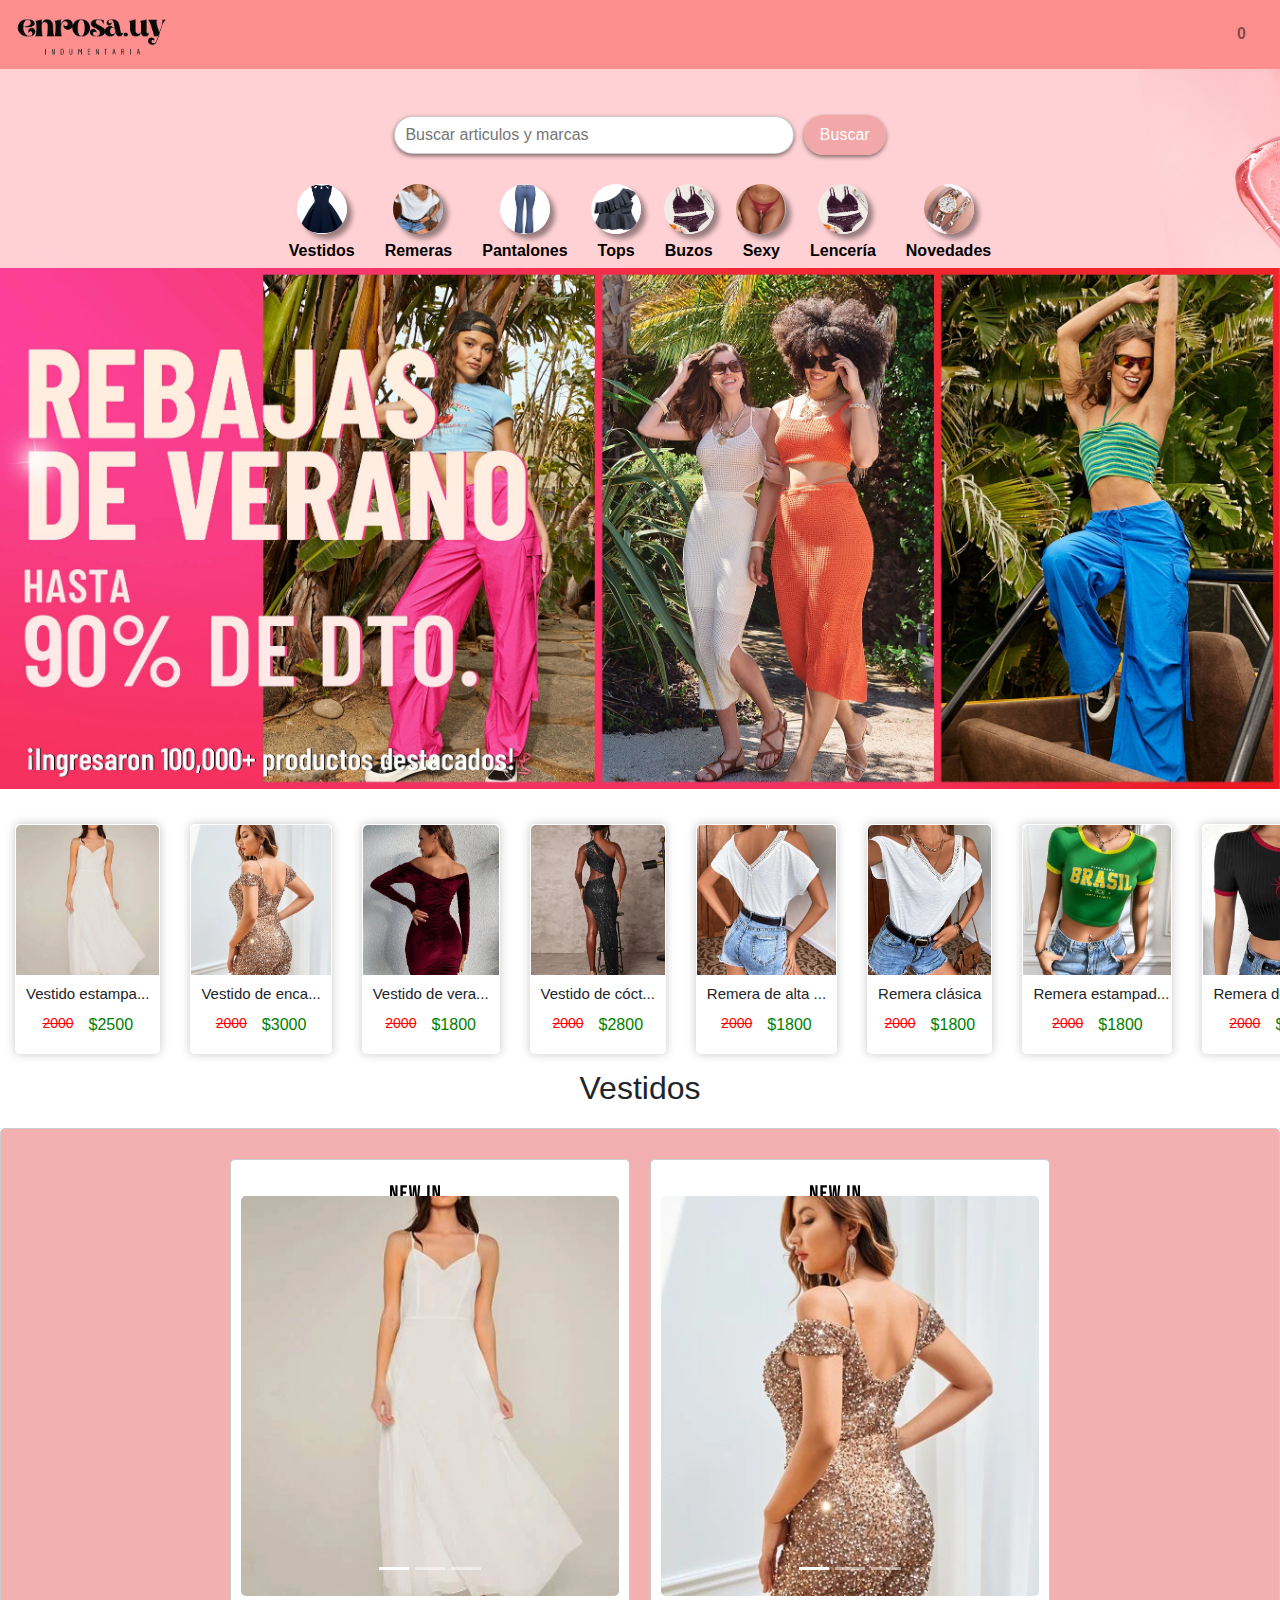
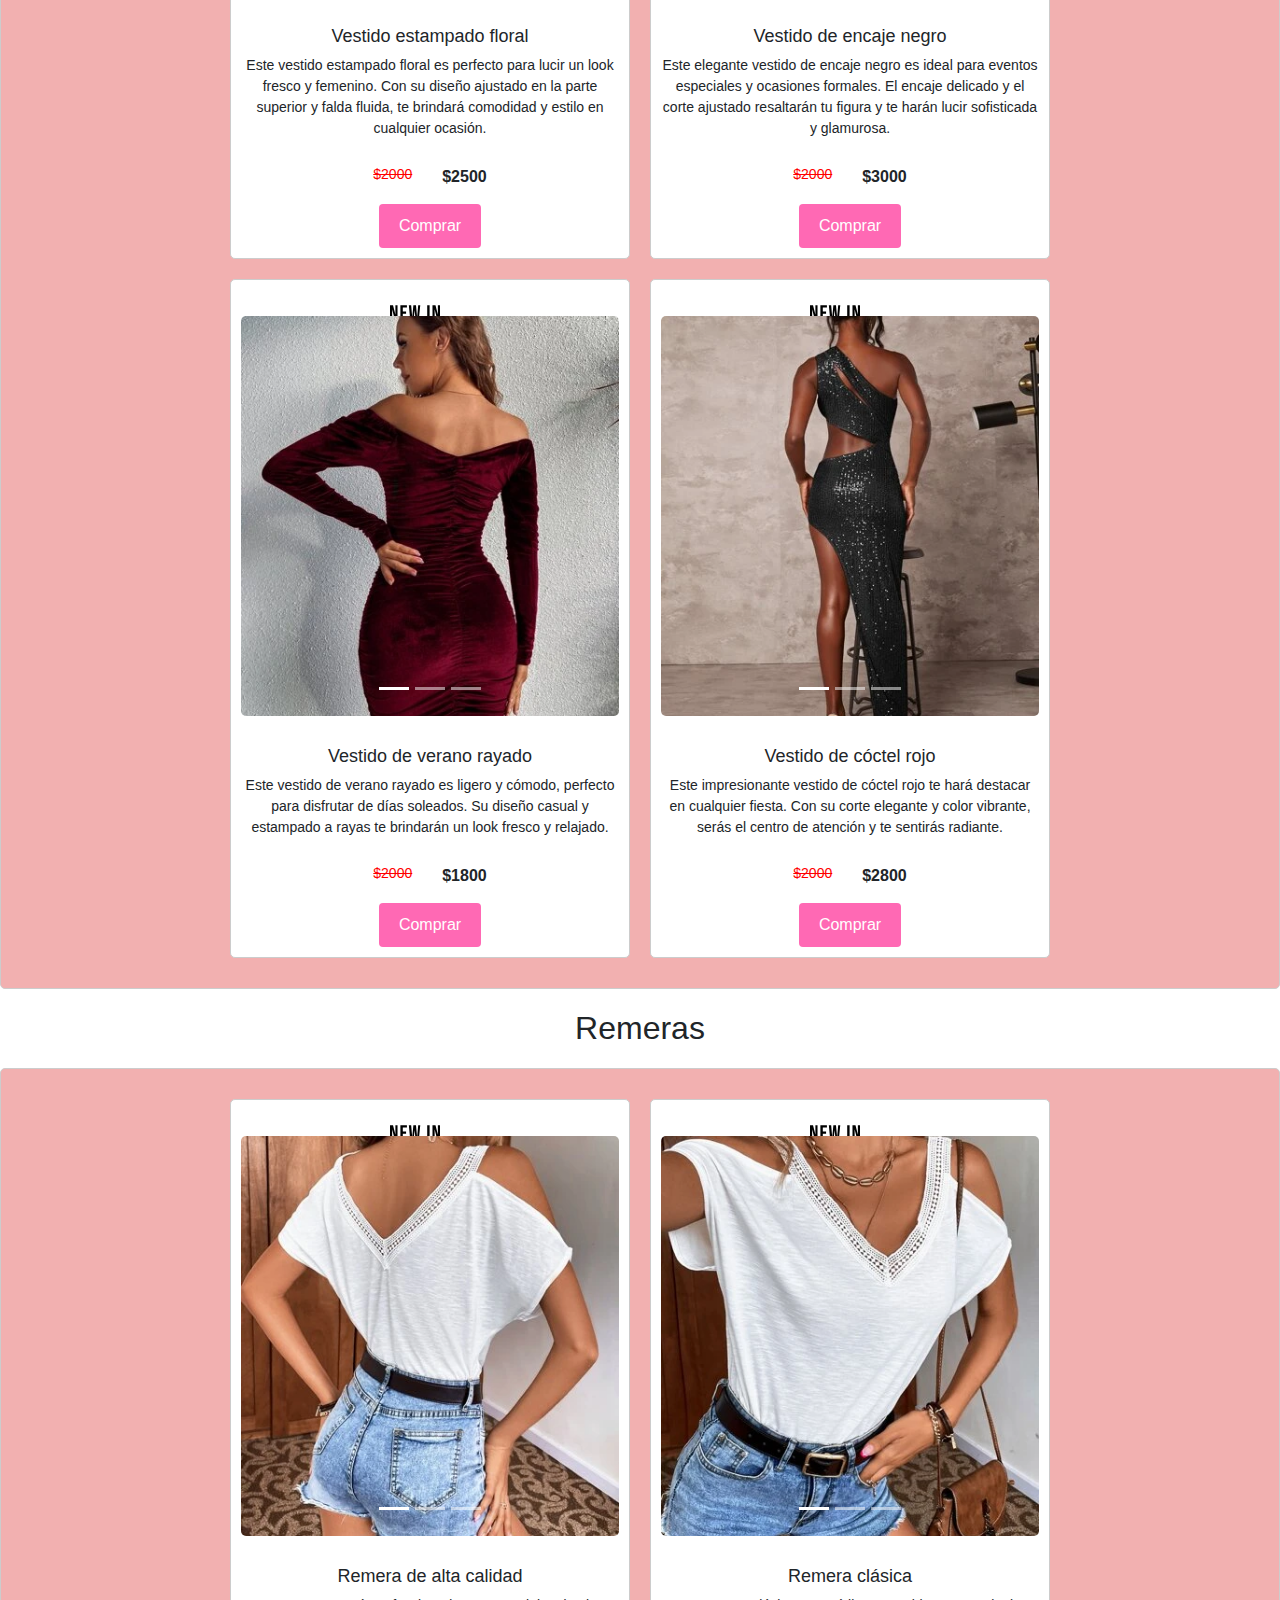
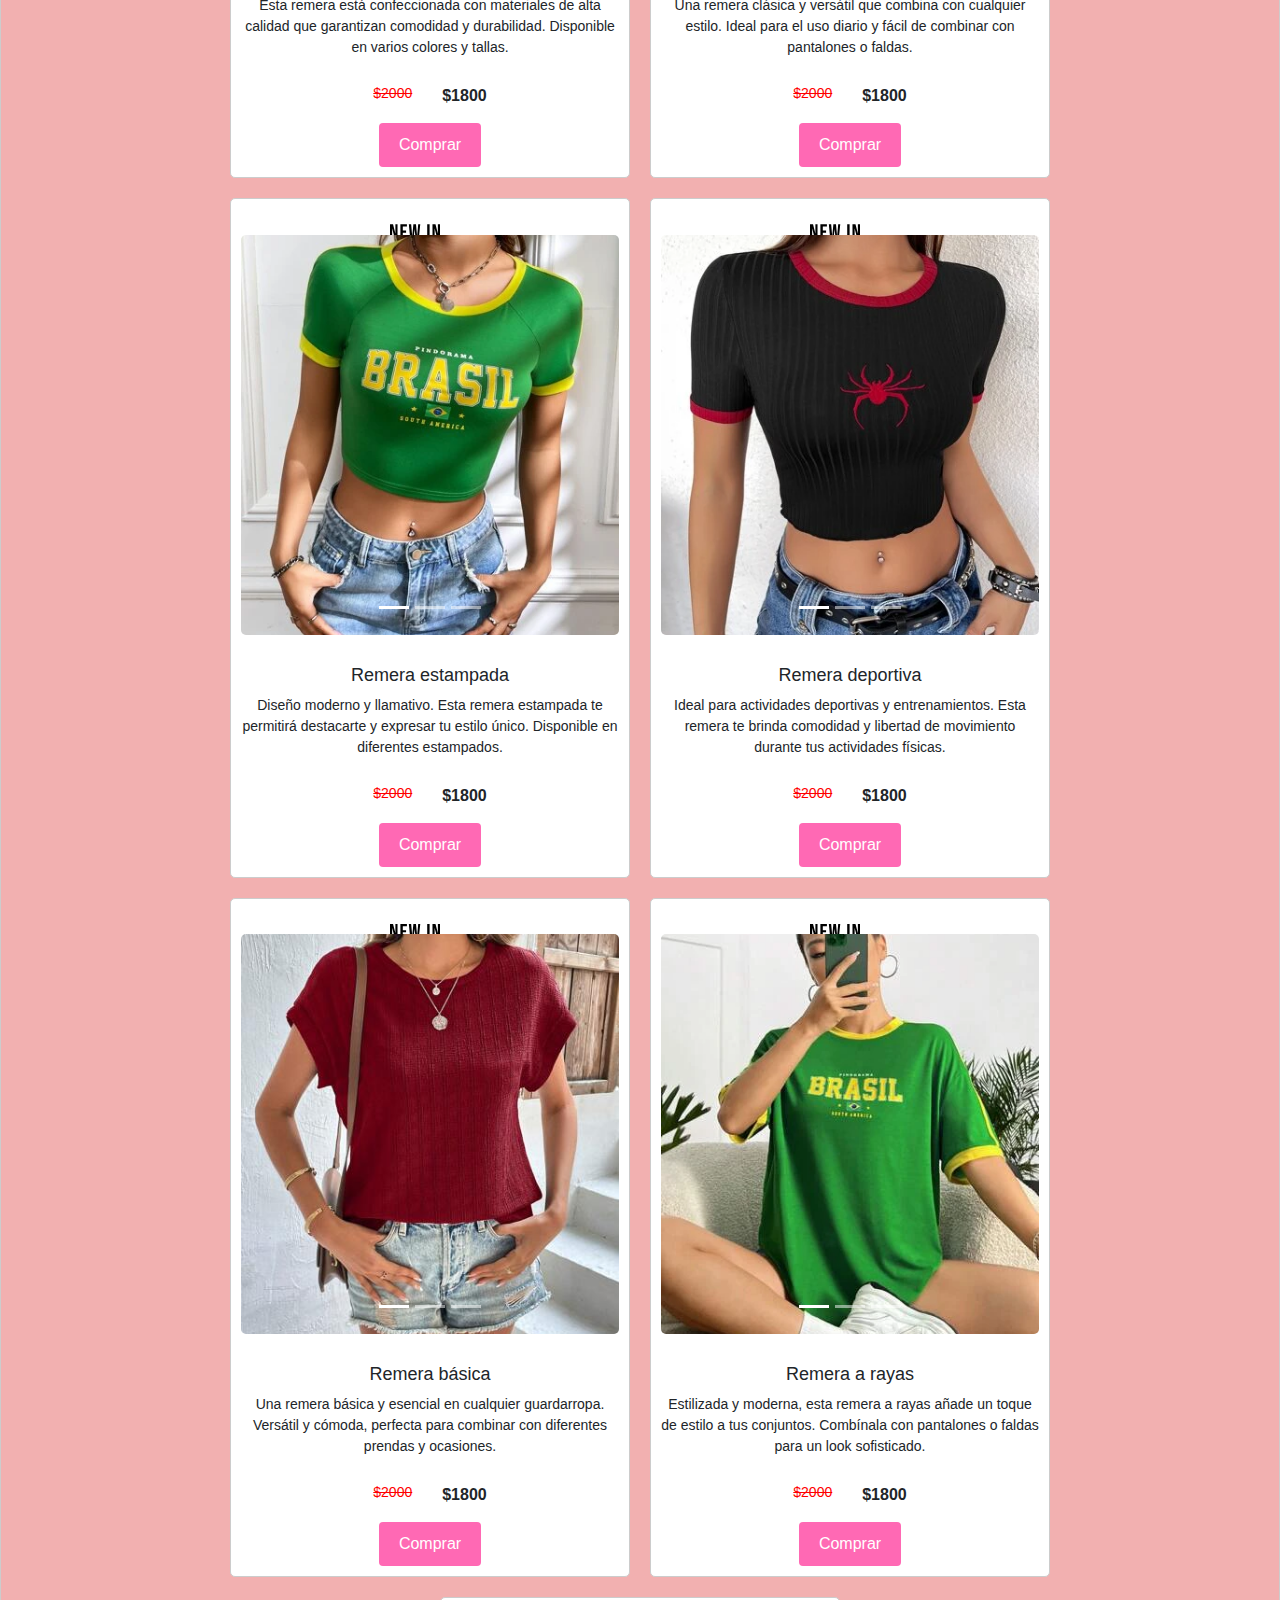
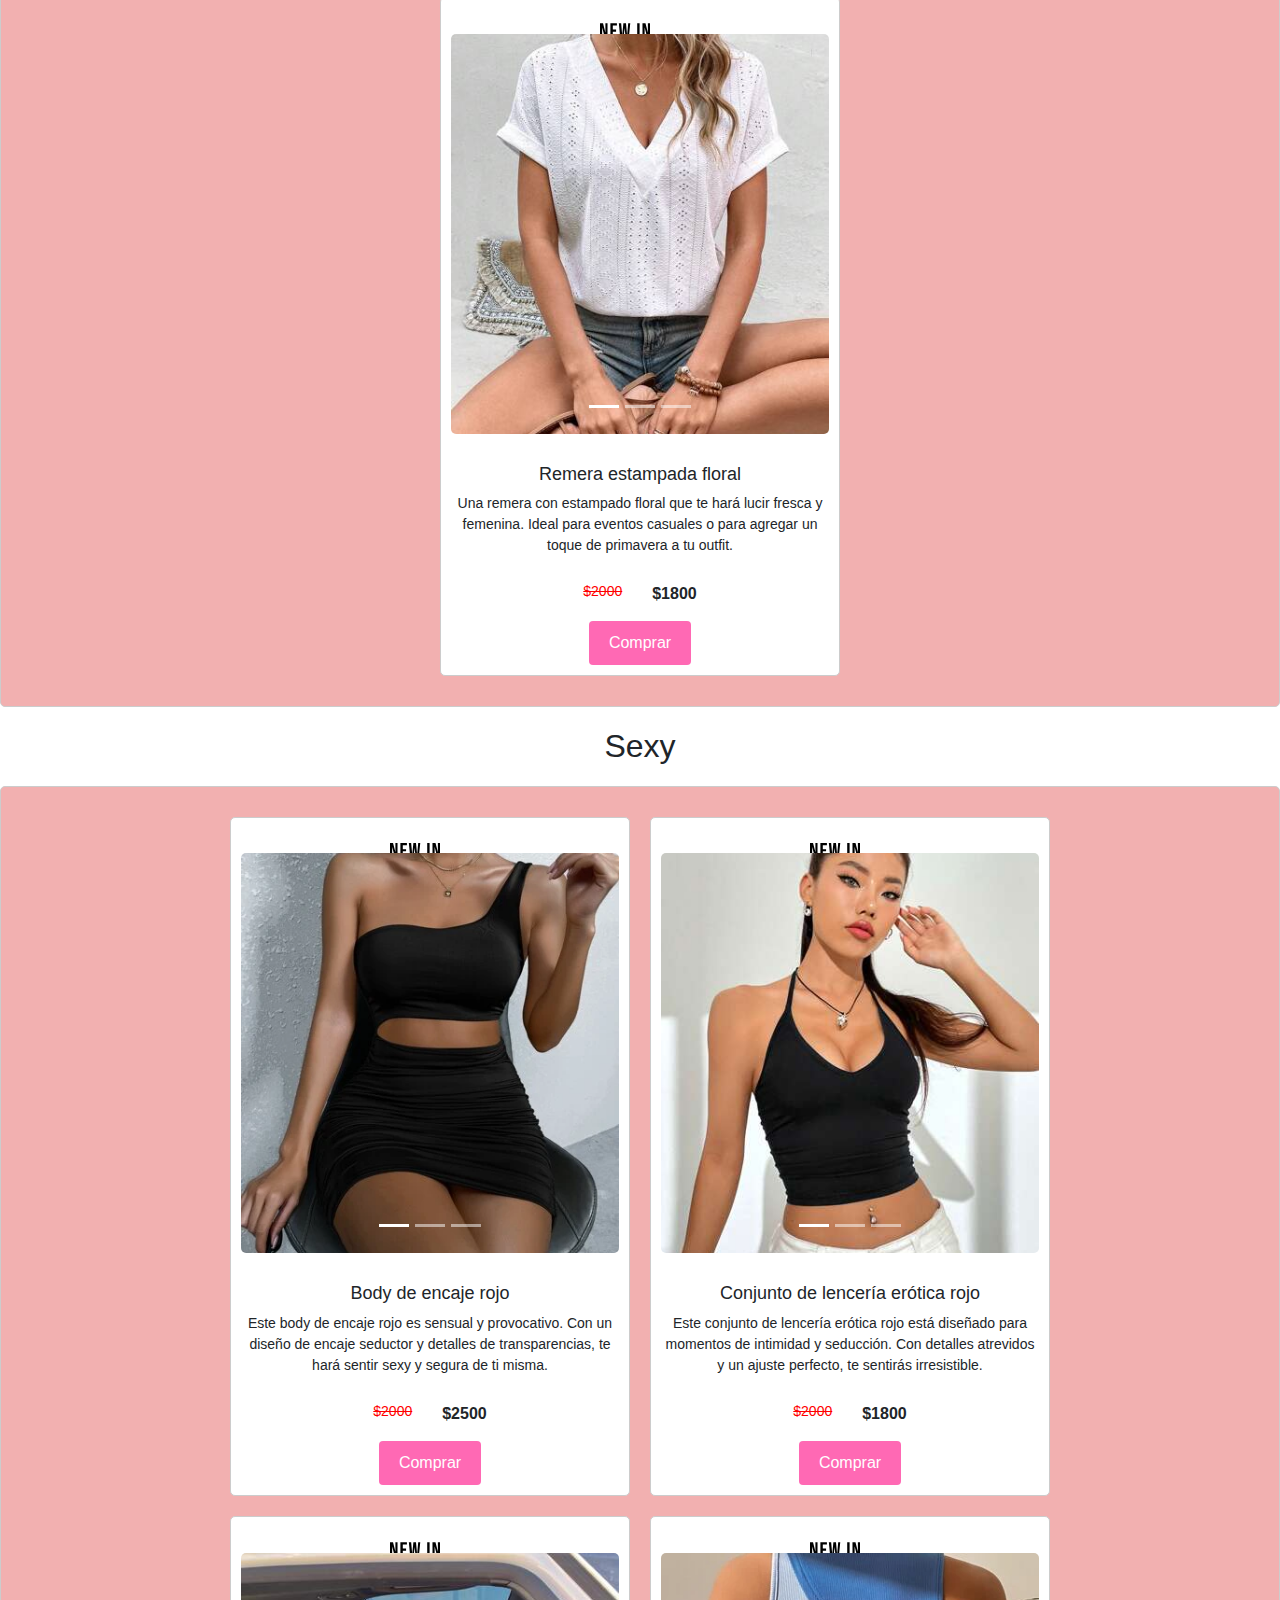
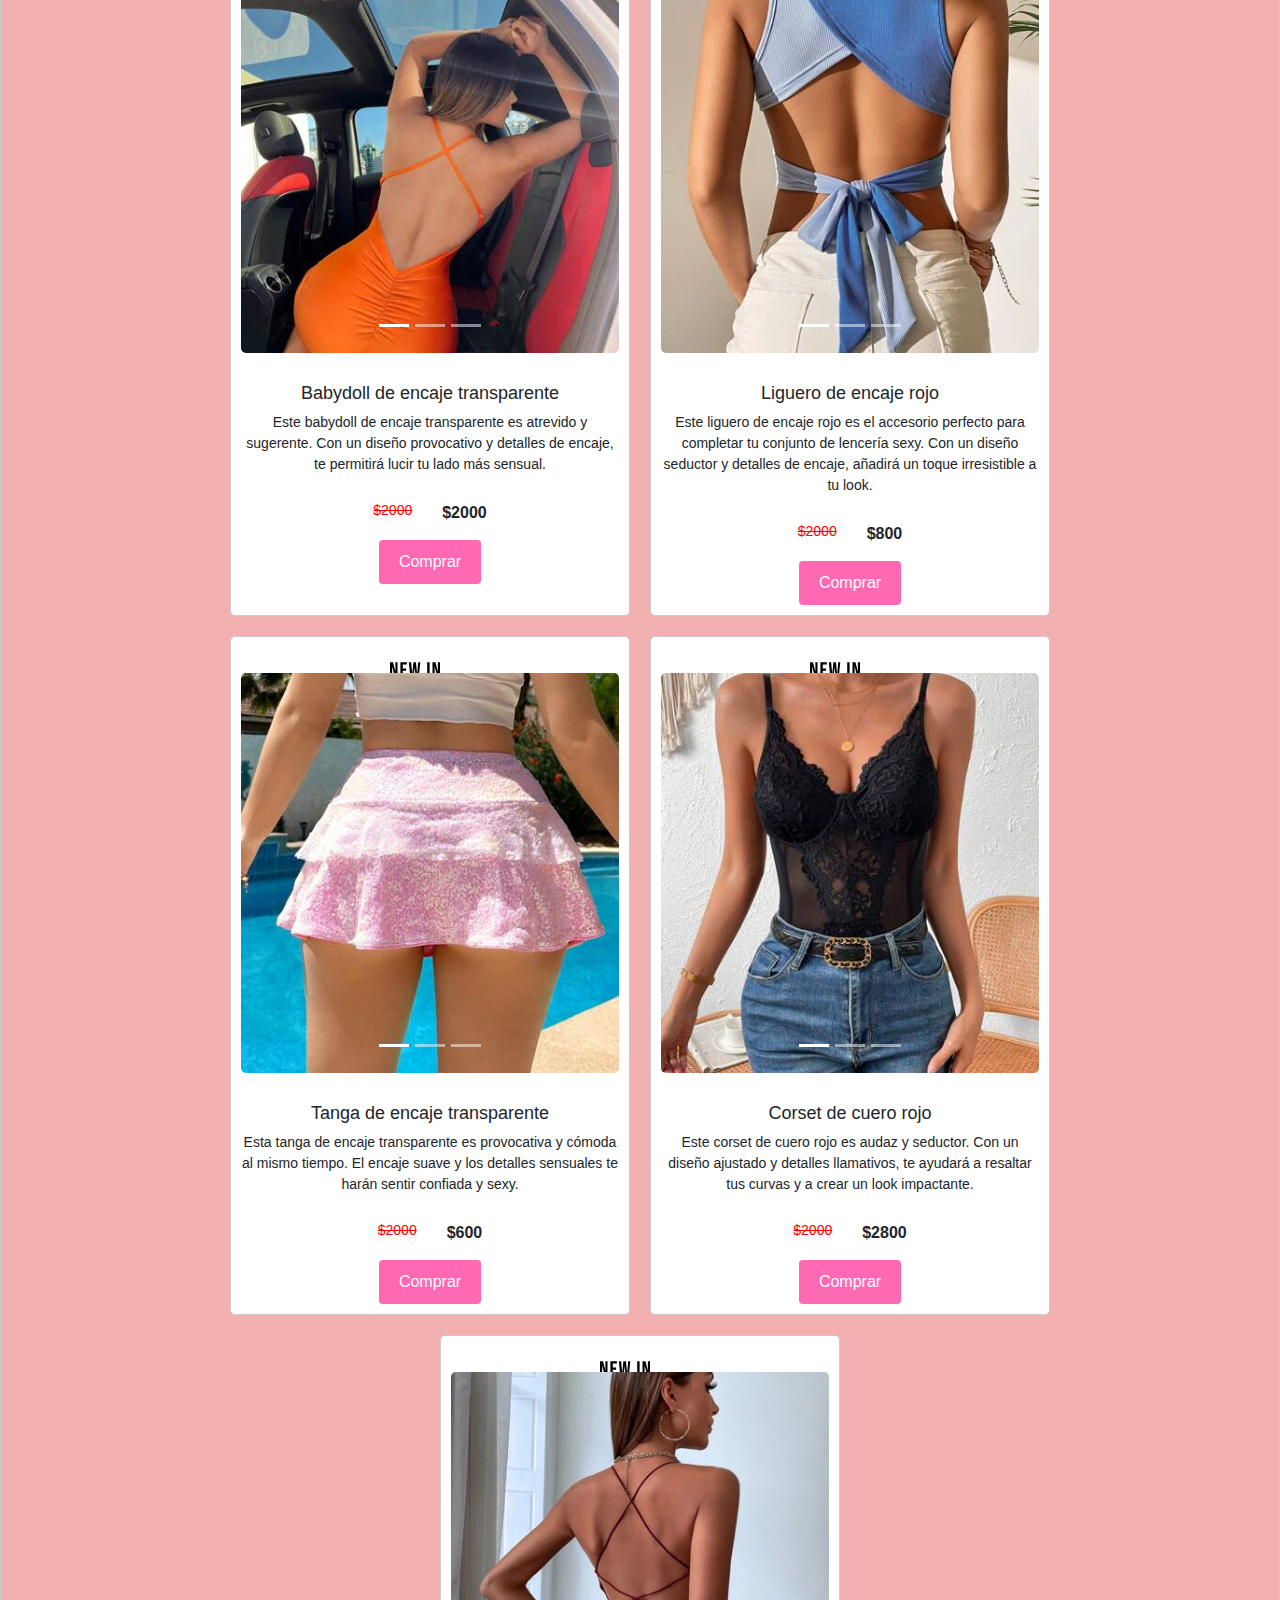
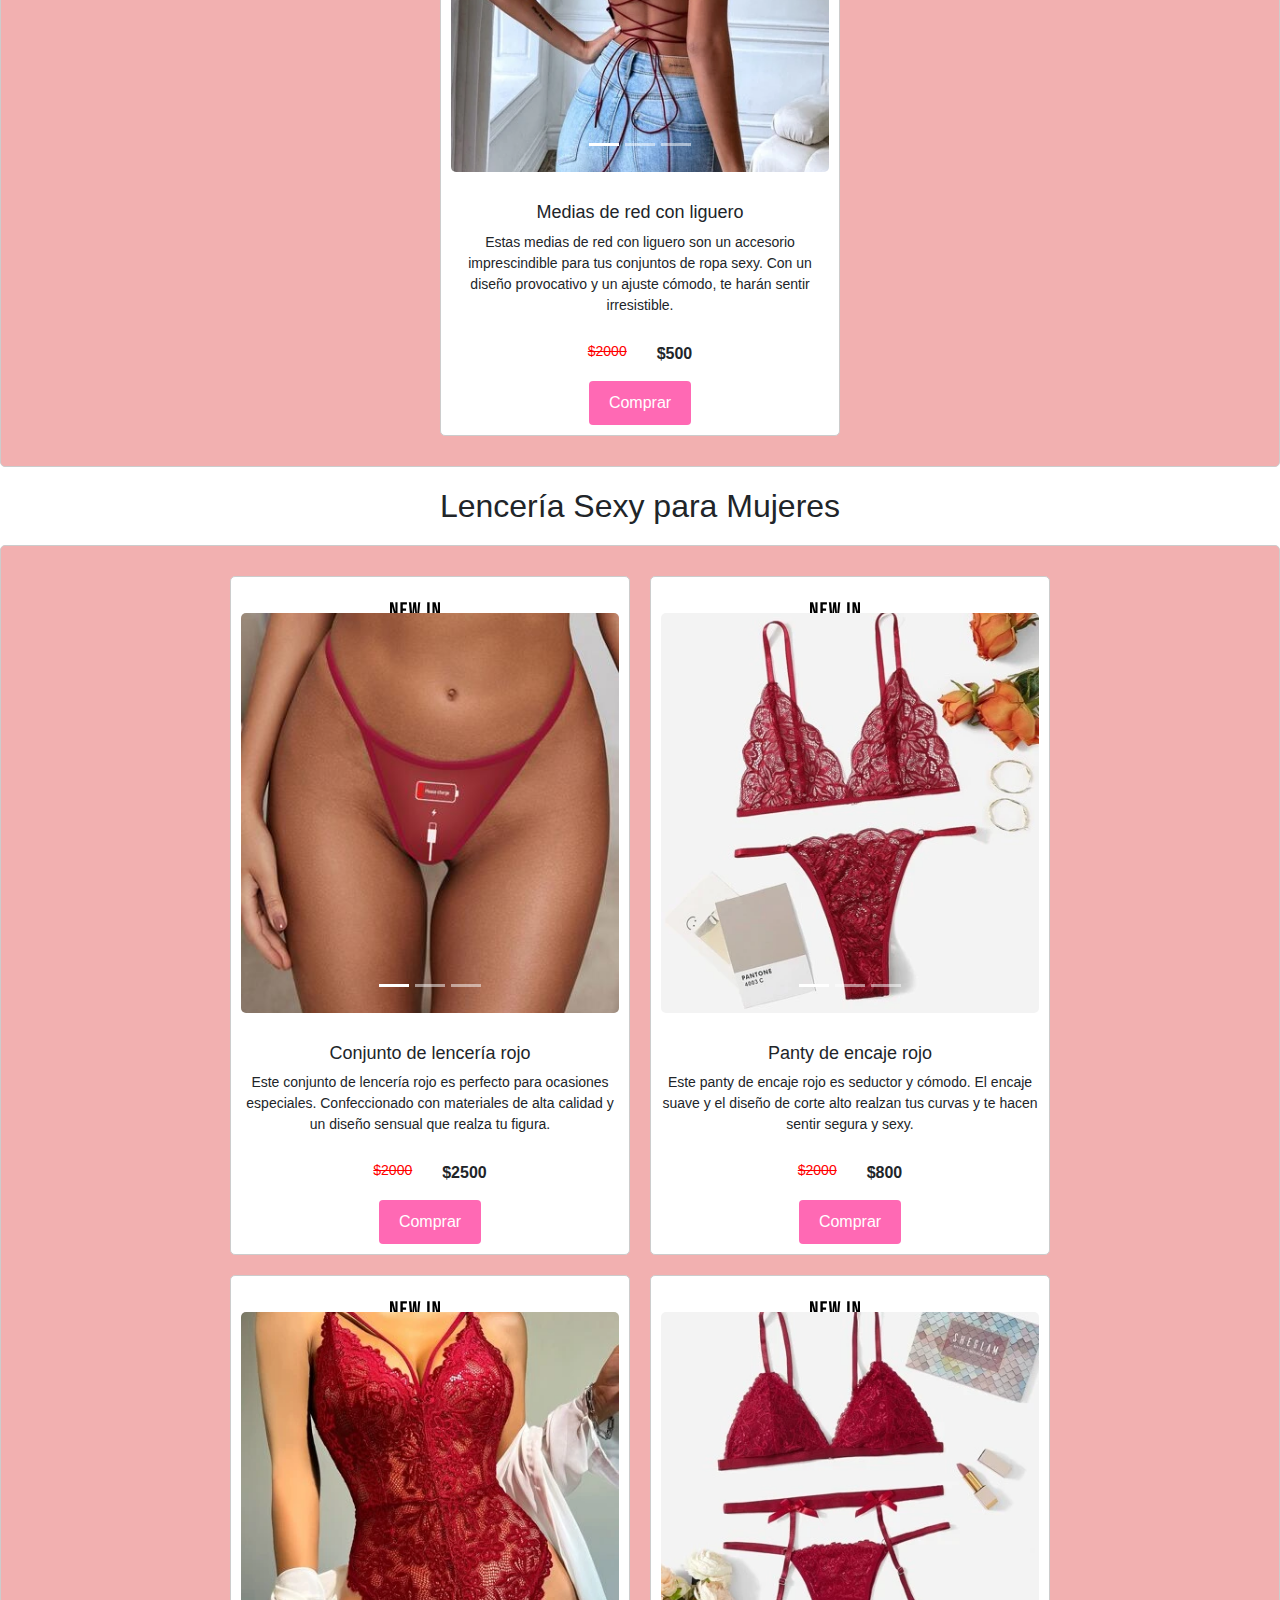
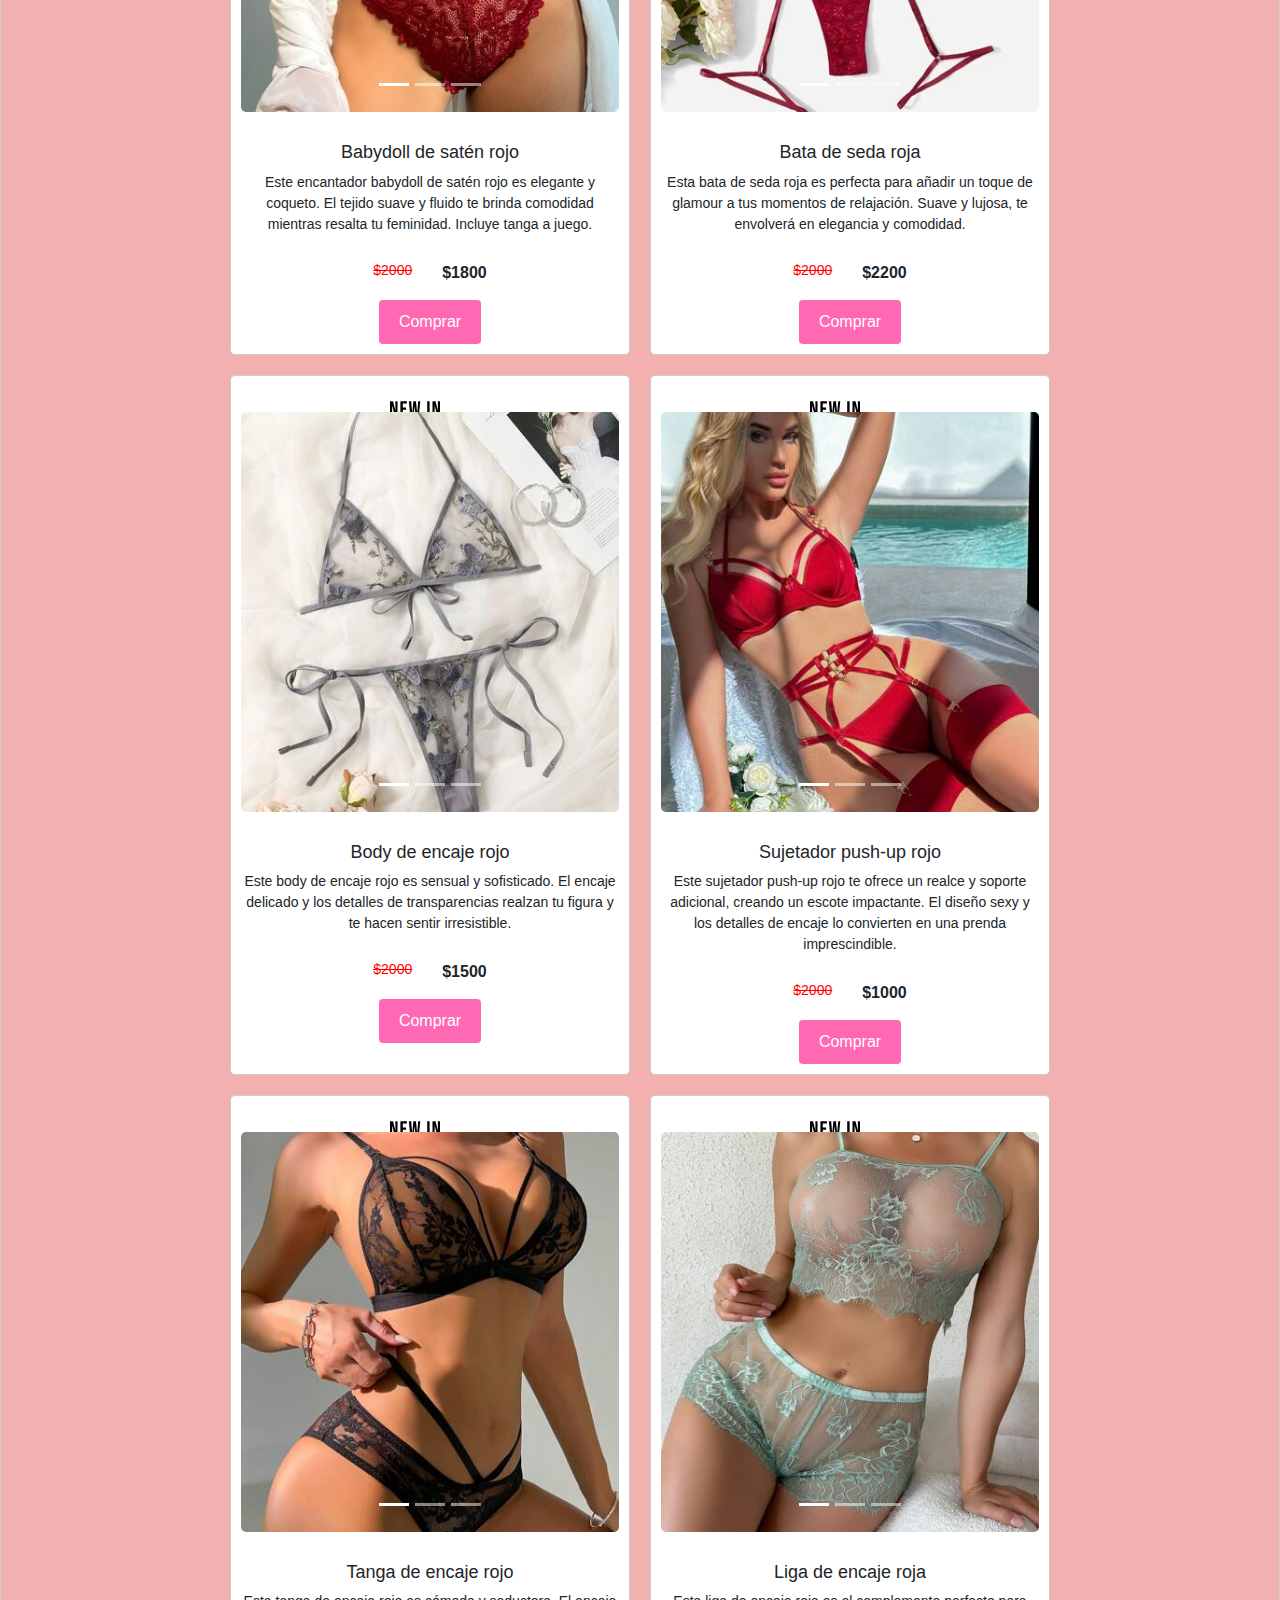
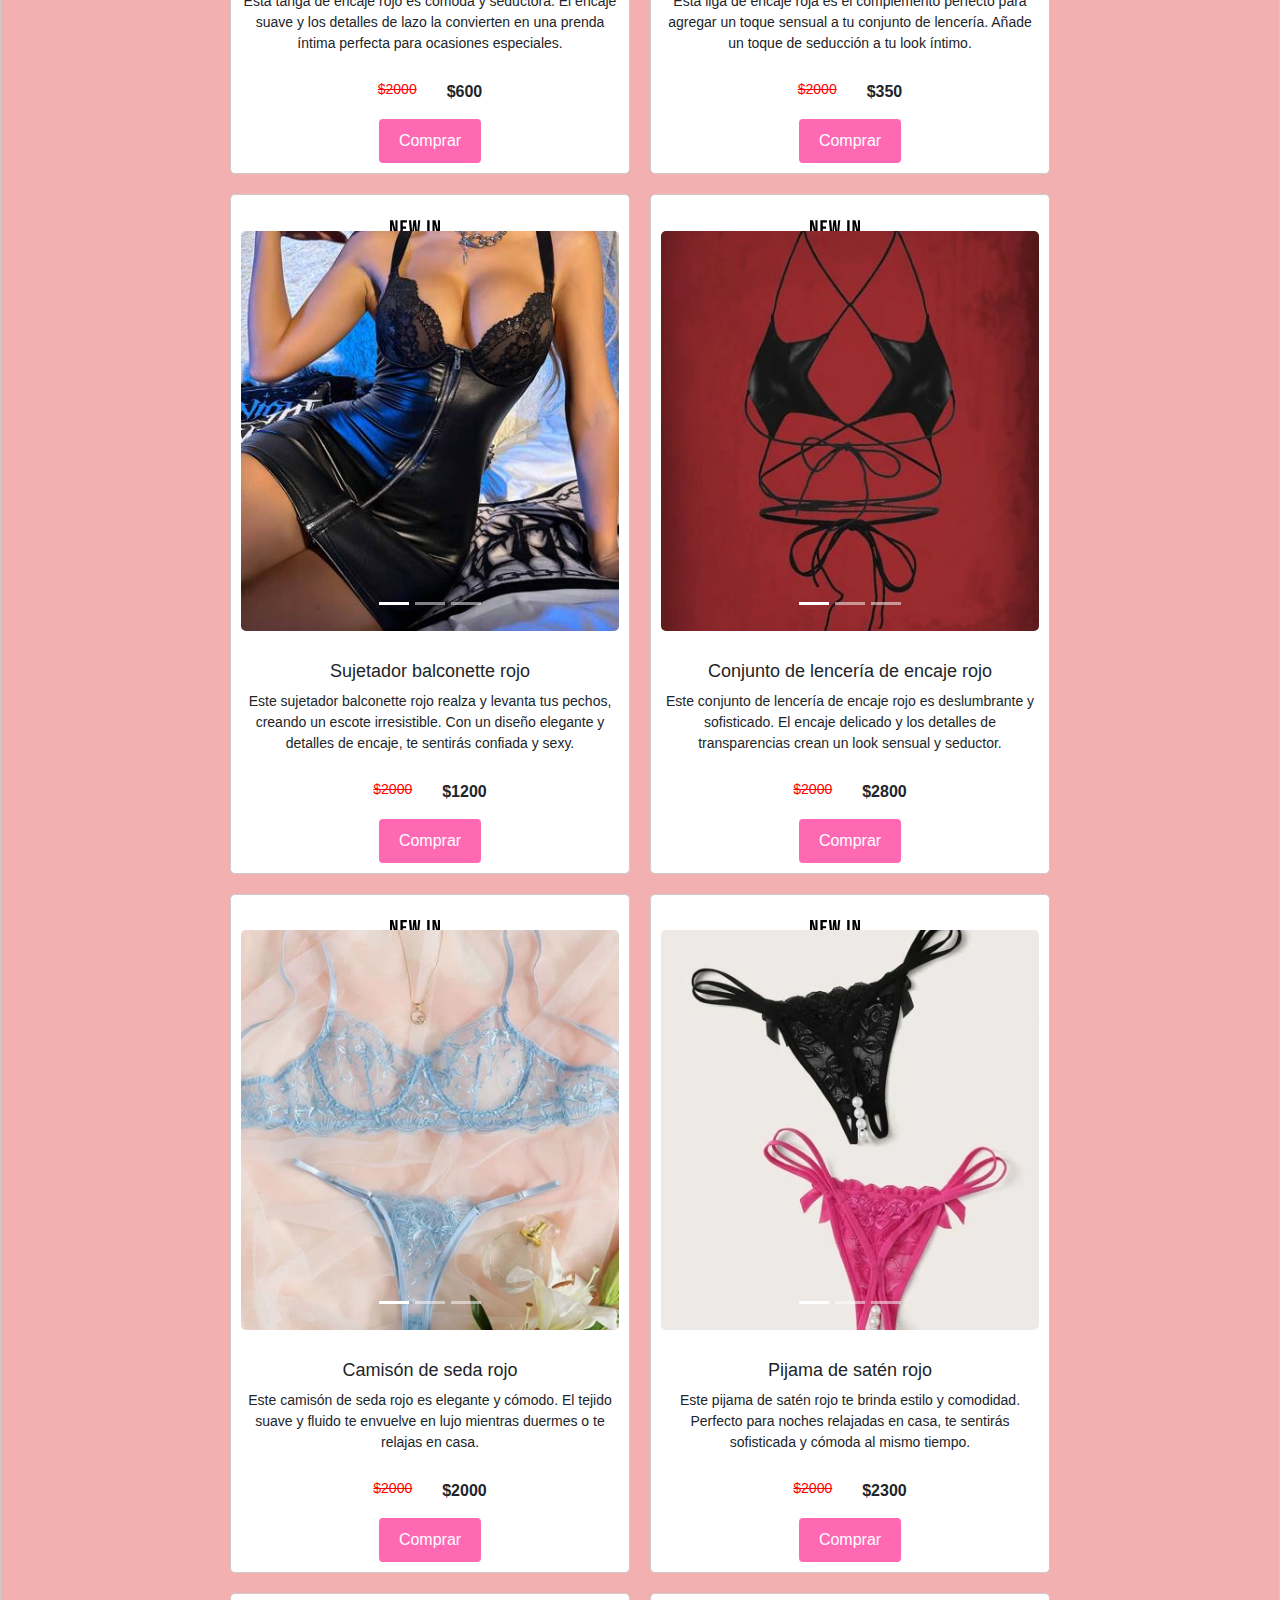
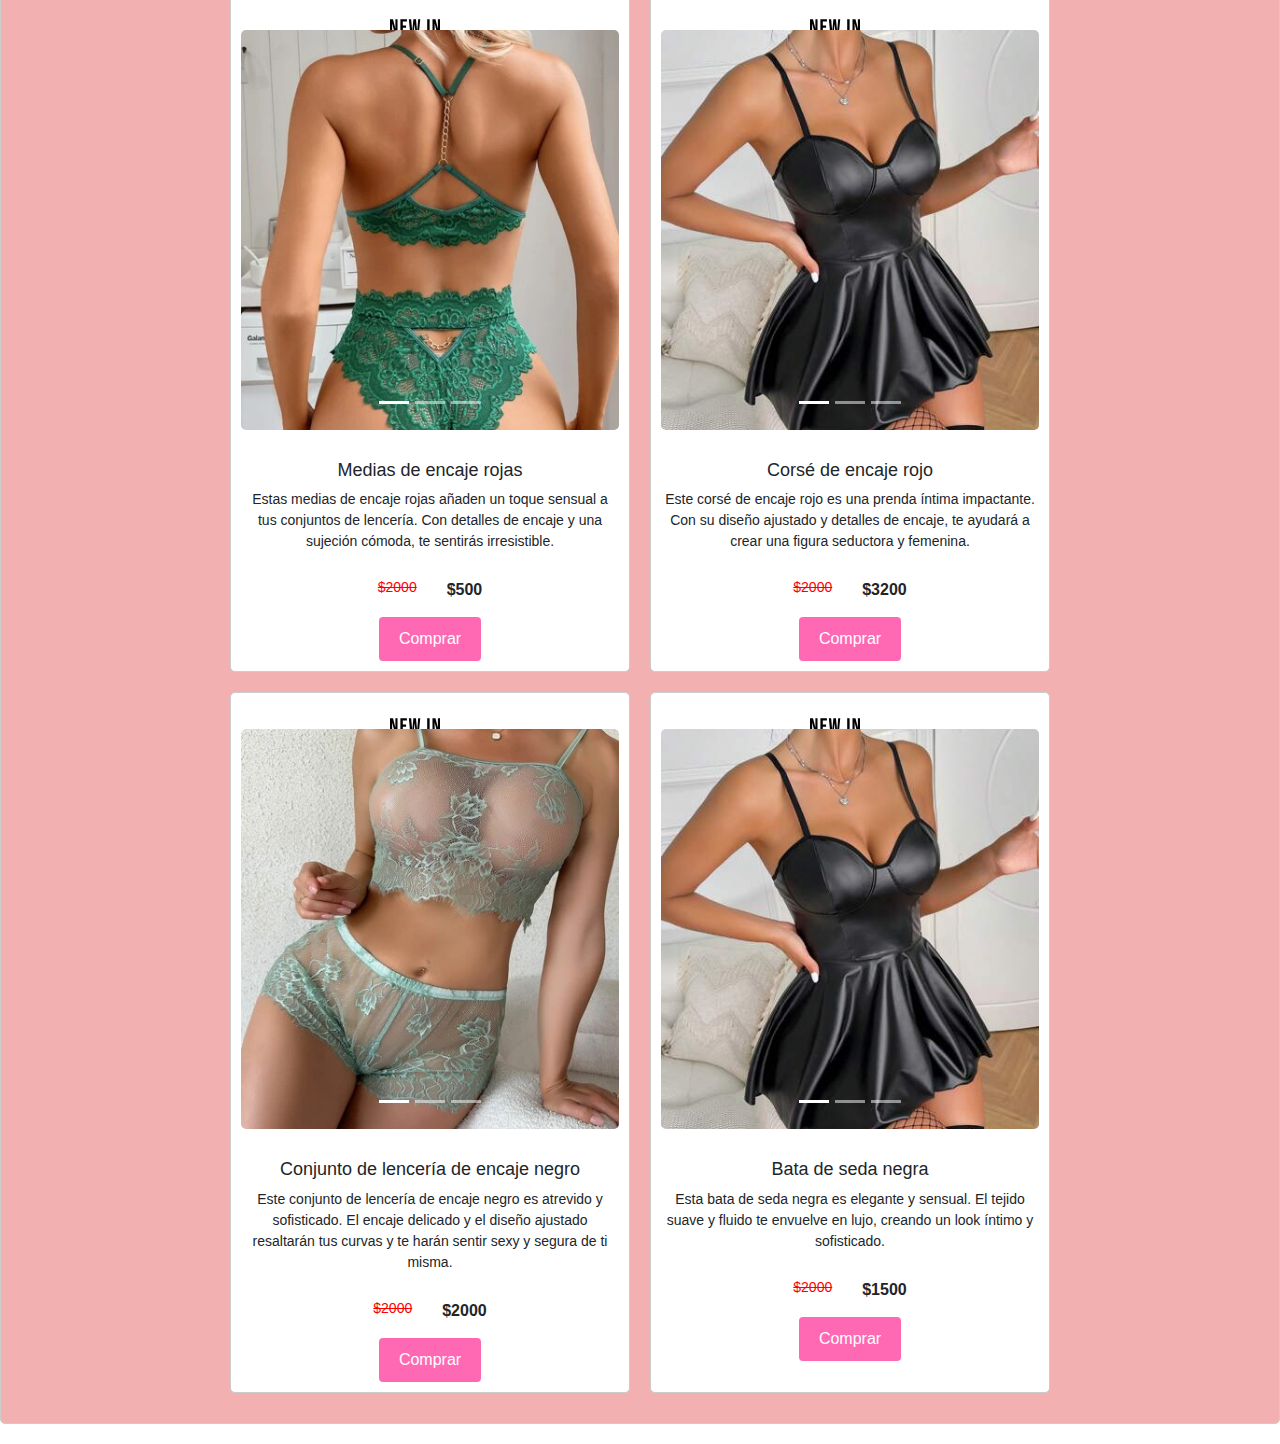
==== commit 4481e5cc: "actualizado" ====
--- a/index.html
+++ b/index.html
@@ -47,36 +47,61 @@
             <input type="text" class="search-input buscadorBarra" placeholder="Buscar articulos y marcas">
             <button class="search-button BuscarBoton">Buscar</button>
         </div>
+
+        <nav class="navitem">
+            <ul>
+                <div class="imgNavegador">
+                    <img class="navimg" src="./imagenes/vestido.logo.jpg" alt="">
+                    <li><a class="nav-link" href="#calzas">Vestidos</a></li>
+                </div>
+                <div class="imgNavegador">
+                    <img class="navimg" src="./imagenes/REMERA1.webp" alt="">
+                    <li><a class="nav-link" href="#remeras">Remeras</a></li>
+                </div>
+                <div class="imgNavegador">
+                    <img class="navimg" src="./imagenes/pantalonlogo.jpg" alt="">
+                    <li><a class="nav-link" href="#pantalones">Pantalones</a></li>
+                </div>
+                <div class="imgNavegador">
+                    <img class="navimg" src="./imagenes/topslogo.jpg" alt="">
+                    <li><a class="nav-link" href="#tops">Tops</a></li>
+                </div>
+                <div class="imgNavegador">
+                    <img class="navimg" src="./imagenes/lencerialogo.jpg" alt="">
+                    <li><a class="nav-link" href="#buzos">Buzos</a></li>
+                </div>
+                <div class="imgNavegador">
+                    <img class="navimg" src="./imagenes/lenceria.jpg" alt="">
+                    <li><a class="nav-link" href="#sexy">Sexy</a></li>
+                </div>
+                <div class="imgNavegador">
+                    <img class="navimg" src="./imagenes/lencerialogo.jpg" alt="">
+                    <li><a class="nav-link" href="#Lencería">Lencería</a></li>
+                </div>
+                <div class="imgNavegador">
+                    <img class="navimg" src="./imagenes/novedadeslogo.jpg" alt="">
+                    <li><a class="nav-link" href="#novedades">Novedades</a></li>
+                </div>
+
+
+
+            </ul>
+        </nav>
+
+
     </div>
 
 
 
-
-
-
-    <nav>
-        <ul>
-            <li><a class="nav-link" href="#calzas">Vestidos</a></li>
-            <li><a class="nav-link" href="#remeras">Remeras</a></li>
-            <li><a class="nav-link" href="#pantalones">Pantalones</a></li>
-            <li><a class="nav-link" href="#tops">Tops</a></li>
-            <li><a class="nav-link" href="#buzos">Buzos</a></li>
-            <li><a class="nav-link" href="#sexy">Sexy</a></li>
-            <li><a class="nav-link" href="#Lencería">Lencería</a></li>
-            <li><a class="nav-link" href="#novedades">Novedades</a></li>
-
-
-        </ul>
-    </nav>
 
 
     <div id="carouselExampleIndicators" class="carousel slide">
         <div class="carousel-indicators">
-            <button type="button" data-bs-target="#carouselExampleIndicators" data-bs-slide-to="0" class="active"
+            <button type="button" data-bs-target="#carouselExampleIndicators" data-bs-slide-to="0" class="active barra"
                 aria-current="true" aria-label="Slide 1"></button>
-            <button type="button" data-bs-target="#carouselExampleIndicators" data-bs-slide-to="1"
+            <button class="barra" type="button" data-bs-target="#carouselExampleIndicators" data-bs-slide-to="1"
                 aria-label="Slide 2"></button>
-            <button type="button" data-bs-target="#carouselExampleIndicators" data-bs-slide-to="2"
+            <button class="barra" type="button" data-bs-target="#carouselExampleIndicators" data-bs-slide-to="2"
                 aria-label="Slide 3"></button>
         </div>
         <div class="carousel-inner">
@@ -106,9 +131,10 @@
 
 
 
+
     <div class="pasante " id="contenedorProductos">
 
-      
+
 
     </div>
 
@@ -189,18 +215,22 @@
     <button id="scrollToTopBtn" onclick="scrollToTop()">Subir</button>
 
 
-    <script src="https://code.jquery.com/jquery-3.3.1.slim.min.js"></script>
-    <script src="https://cdnjs.cloudflare.com/ajax/libs/popper.js/1.14.7/umd/popper.min.js"></script>
-    <script src="https://stackpath.bootstrapcdn.com/bootstrap/4.3.1/js/bootstrap.min.js"></script>
-
-    <script src="https://stackpath.bootstrapcdn.com/bootstrap/4.3.1/js/bootstrap.min.js"></script>
-    <script src="https://cdn.jsdelivr.net/npm/bootstrap@5.3.0/dist/js/bootstrap.bundle.min.js"
-        integrity="sha384-geWF76RCwLtnZ8qwWowPQNguL3RmwHVBC9FhGdlKrxdiJJigb/j/68SIy3Te4Bkz"
-        crossorigin="anonymous"></script>
-    <script src="//cdn.jsdelivr.net/npm/sweetalert2@11"></script>
-
-    <script src="./js/main.js"></script>
-    <script src="./js/carrito.js"></script>
+
 </body>
 
+
+
+<script src="https://code.jquery.com/jquery-3.3.1.slim.min.js"></script>
+<script src="https://cdnjs.cloudflare.com/ajax/libs/popper.js/1.14.7/umd/popper.min.js"></script>
+<script src="https://stackpath.bootstrapcdn.com/bootstrap/4.3.1/js/bootstrap.min.js"></script>
+
+<script src="https://stackpath.bootstrapcdn.com/bootstrap/4.3.1/js/bootstrap.min.js"></script>
+<script src="https://cdn.jsdelivr.net/npm/bootstrap@5.3.0/dist/js/bootstrap.bundle.min.js"
+    integrity="sha384-geWF76RCwLtnZ8qwWowPQNguL3RmwHVBC9FhGdlKrxdiJJigb/j/68SIy3Te4Bkz"
+    crossorigin="anonymous"></script>
+<script src="//cdn.jsdelivr.net/npm/sweetalert2@11"></script>
+
+<script src="./js/main.js"></script>
+<script src="./js/carrito.js"></script>
+
 </html>--- a/css/style.css
+++ b/css/style.css
@@ -171,17 +171,19 @@
 .contenedor {
     display: flex;
     justify-content: center;
-}
-
-.contbus {
+
+}
+
+.contbus {margin-top:65px;
     background-image: url(../imagenes/rosa.jpg);
     background-size: cover;
     background-position: center center;
     background-repeat: no-repeat;
-    height: 180px;
+   height: auto;
     display: flex;
     justify-content: center;
     align-items: center;
+    flex-direction: column;
 }
 
 
@@ -415,26 +417,26 @@
 
 
 #checkout-form {
-    background-color: #fff;
+    background-color: white;
     padding: 20px;
     border-radius: 10px;
-    box-shadow: 0px 0px 10px rgba(0, 0, 0, 0.2);
-    max-width: 500px;
+    box-shadow: 0 10px 40px rgba(0, 0, 0, .1);
+    max-width: 460px;
 }
 
 label {
     display: block;
     margin-bottom: 10px;
-    color: #333;
+    color: #3d2222;
 }
 
 input[type="text"],
 textarea {
     width: 400px;
-    padding: 10px;
-    border: 1px solid #ccc;
-    border-radius: 1.5rem;
-    margin-bottom: 15px;
+    height: 38px;
+  color: #333;
+  padding: 10px;
+  border: 1px solid rgba(0, 0, 0, .2);
 }
 
 button {
@@ -538,8 +540,9 @@
     }
 
     .nav-link {
-        font-size: 14px;
+        font-size: 12px;
         padding: 5px 10px;
+        font-weight: 100;
     }
 
 
@@ -674,7 +677,13 @@
 }
 
 .my-label {
+    display: block;
+    text-transform: uppercase;
+    font-size: 11px;
+    color: rgba(0, 0, 0, .6);
+    margin-bottom: 5px;
     font-weight: bold;
+    font-family: Inconsolata;
 }
 
 .my-input {
@@ -718,7 +727,7 @@
 
 .product-image {
     width: 100%;
-    height: auto;
+    max-width: 150px;
     border-top-right-radius: 5px;
     border-top-left-radius: 5px;
 }
@@ -754,7 +763,8 @@
 
 .product-image {
     width: 100%;
-    height: auto;
+   max-height: 150px;
+   object-fit: cover;
 }
 
 .title {
@@ -788,6 +798,12 @@
     width: 100%;
     overflow-x: auto;
     white-space: nowrap;
+}
+
+@media (max-width: 710px) {
+    nav {
+        justify-content: start;
+    }
 }
 
 ul {
@@ -852,10 +868,10 @@
     /* Permite el desplazamiento horizontal */
     margin-right: 10px;
     /* Espacio entre los elementos del contenedor */
-    border: 1px solid #FF69B4;
+    border: 1px solid #ffffff;
     margin: 15px;
     border-radius: 5px;
-    box-shadow: 0 0 10px rgba(255, 0, 0, 0.3);
+    box-shadow: 0 0 10px rgba(78, 72, 72, 0.3);
 
 }
 
@@ -887,4 +903,340 @@
 
 .carousel-control-next, .carousel-control-prev {
     opacity: 0;
+}
+
+
+.NoneForm{
+    display: none;
+}
+
+
+
+
+
+
+
+
+
+
+
+
+
+
+.btn {
+    display: block;
+    background: #bded7d;
+    color: #fff;
+    text-decoration: none;
+    margin: 20px 0;
+    padding: 15px 15px;
+    border-radius: 5px;
+    position: relative;
+}
+.btn::after {
+    content: '';
+    position: absolute;
+    z-index: 1;
+    top: 0;
+    left: 0;
+    width: 100%;
+    height: 100%;
+    transition: all 0.2s ease-in-out;
+    box-shadow: inset 0 3px 0 rgba(0, 0, 0, 0), 0 3px 3px rgba(0, 0, 0, .2);
+    border-radius: 5px;
+}
+.btn:hover::after {
+    /* background: rgba(0, 0, 0, 0.1); */
+    box-shadow: inset 0 3px 0 rgba(0, 0, 0, 0.2);
+}
+/*-------------------- Form --------------------*/
+.form fieldset {
+    border: none;
+    padding: 0;
+    padding: 10px 0;
+    position: relative;
+    clear: both;
+}
+.form fieldset.fieldset-expiration {
+    float: left;
+    width: 60%;
+}
+.form fieldset.fieldset-expiration .select {
+    width: 84px;
+    margin-right: 12px;
+    float: left;
+}
+.form fieldset.fieldset-ccv {
+    clear: none;
+    float: right;
+    width: 86px;
+}
+.form fieldset label {
+    display: block;
+    text-transform: uppercase;
+    font-size: 11px;
+    color: rgba(0, 0, 0, .6);
+    margin-bottom: 5px;
+    font-weight: bold;
+    font-family: Inconsolata;
+}
+.form fieldset input, .form fieldset .select {
+    width: 100%;
+    height: 38px;
+    color: #333;
+    padding: 10px;
+    border-radius: 5px;
+    font-size: 15px;
+    outline: none !important;
+    border: 1px solid rgba(0, 0, 0, 0.3);
+    box-shadow: inset 0 1px 4px rgba(0, 0, 0, 0.2);
+}
+.form fieldset input.input-cart-number, .form fieldset .select.input-cart-number {
+    width: 82px;
+    display: inline-block;
+    margin-right: 8px;
+}
+.form fieldset input.input-cart-number:last-child, .form fieldset .select.input-cart-number:last-child {
+    margin-right: 0;
+}
+.form fieldset .select {
+    position: relative;
+}
+.form fieldset .select::after {
+    content: '';
+    border-top: 8px solid #222;
+    border-left: 4px solid transparent;
+    border-right: 4px solid transparent;
+    position: absolute;
+    z-index: 2;
+    top: 14px;
+    right: 10px;
+    pointer-events: none;
+}
+.form fieldset .select select {
+    appearance: none;
+    position: absolute;
+    padding: 0;
+    border: none;
+    width: 100%;
+    outline: none !important;
+    top: 6px;
+    left: 6px;
+    background: none;
+}
+.form fieldset .select select :-moz-focusring {
+    color: transparent;
+    text-shadow: 0 0 0 #000;
+}
+.form button {
+    width: 100%;
+    outline: none !important;
+    background: linear-gradient(180deg, #49a09b, #3d8291);
+    text-transform: uppercase;
+    font-weight: bold;
+    border: none;
+    box-shadow: none;
+    text-shadow: 0 1px 2px rgba(0, 0, 0, 0.2);
+    margin-top: 90px;
+}
+.form button .fa {
+    margin-right: 6px;
+}
+/*-------------------- Checkout --------------------*/
+.checkout {
+    margin: 150px auto 30px;
+    position: relative;
+    width: 600px;
+    background: white;
+    border-radius: 15px;
+    padding: 160px 45px 30px;
+    box-shadow: 0 10px 40px rgba(0, 0, 0, .1);
+}
+/*-------------------- Credit Card --------------------*/
+.credit-card-box {
+    perspective: 1000;
+    width: 400px;
+    height: 280px;
+    position: absolute;
+    top: -112px;
+    left: 50%;
+    transform: translateX(-50%);
+}
+.credit-card-box:hover .flip, .credit-card-box.hover .flip {
+    transform: rotateY(180deg);
+}
+.credit-card-box .front, .credit-card-box .back {
+    width: 400px;
+    height: 250px;
+    border-radius: 15px;
+    backface-visibility: hidden;
+    background: linear-gradient(135deg, #bd6772, #53223f);
+    position: absolute;
+    color: #fff;
+    font-family: Inconsolata;
+    top: 0;
+    left: 0;
+    text-shadow: 0 1px 1px rgba(0, 0, 0, 0.3);
+    box-shadow: 0 1px 6px rgba(0, 0, 0, 0.3);
+}
+.credit-card-box .front::before, .credit-card-box .back::before {
+    content: '';
+    /* position: absolute; */
+    width: 100%;
+    height: 100%;
+    top: 0;
+    left: 0;
+    background: url('http://cdn.flaticon.com/svg/44/44386.svg') no-repeat center;
+    background-size: cover;
+    opacity: 0.05;
+}
+.credit-card-box .flip {
+    transition: 0.6s;
+    transform-style: preserve-3d;
+    position: relative;
+}
+.credit-card-box .logo {
+    position: absolute;
+    top: 9px;
+    right: 20px;
+    width: 60px;
+}
+.credit-card-box .logo svg {
+    width: 100%;
+    height: auto;
+    fill: #fff;
+}
+.credit-card-box .front {
+    z-index: 2;
+    transform: rotateY(0deg);
+}
+.credit-card-box .back {
+    transform: rotateY(180deg);
+}
+.credit-card-box .back .logo {
+    top: 185px;
+}
+.credit-card-box .chip {
+    position: absolute;
+    width: 60px;
+    height: 45px;
+    top: 20px;
+    left: 20px;
+    background: linear-gradient(135deg, #ddccf0 0%, #d1e9f5 44%, #f8ece7 100%);
+    border-radius: 8px;
+}
+.credit-card-box .chip::before {
+    content: '';
+    position: absolute;
+    top: 0;
+    bottom: 0;
+    left: 0;
+    right: 0;
+    margin: auto;
+    border: 4px solid rgba(128, 128, 128, .1);
+    width: 80%;
+    height: 70%;
+    border-radius: 5px;
+}
+.credit-card-box .strip {
+    background: linear-gradient(135deg, #404040, #1a1a1a);
+    position: absolute;
+    width: 100%;
+    height: 50px;
+    top: 30px;
+    left: 0;
+}
+.credit-card-box .number {
+    position: absolute;
+    margin: 0 auto;
+    top: 103px;
+    left: 19px;
+    font-size: 28px;
+}
+.credit-card-box label {
+    font-size: 10px;
+    letter-spacing: 1px;
+    text-shadow: none;
+    text-transform: uppercase;
+    font-weight: normal;
+    opacity: 0.5;
+    display: block;
+    margin-bottom: 3px;
+}
+.credit-card-box .card-holder, .credit-card-box .card-expiration-date {
+    position: absolute;
+    margin: 0 auto;
+    top: 180px;
+    left: 19px;
+    font-size: 22px;
+    text-transform: capitalize;
+}
+.credit-card-box .card-expiration-date {
+    text-align: right;
+    left: auto;
+    right: 20px;
+}
+.credit-card-box .ccv {
+    height: 36px;
+    background: #fff;
+    width: 91%;
+    border-radius: 5px;
+    top: 110px;
+    left: 0;
+    right: 0;
+    position: absolute;
+    margin: 0 auto;
+    color: #000;
+    text-align: right;
+    padding: 10px;
+}
+.credit-card-box .ccv label {
+    margin: -25px 0 14px;
+    color: #fff;
+}
+.the-most {
+    position: fixed;
+    z-index: 1;
+    bottom: 0;
+    left: 0;
+    width: 50vw;
+    max-width: 200px;
+    padding: 10px;
+}
+.the-most img {
+    max-width: 100%;
+}
+
+.pagoFinal{
+       background: linear-gradient(180deg, #49a09b, #3d8291);
+}
+
+.imgNavegador{
+    display: flex;
+    flex-direction: column;
+}
+
+.navimg{
+    width: 50px;
+    height: 50px;
+    border-radius: 50%;
+    box-shadow: 5px 5px 5px rgba(0, 0, 0, .4);
+}
+
+.navitem{
+padding-top: 20px;
+}
+
+.navimg:hover{
+    scale: 1.2;
+    transition: 0.5s;
+
+}
+
+.barra{
+    display: none;
+}
+
+.carousel{
+    margin-top: 0px !important;
 }